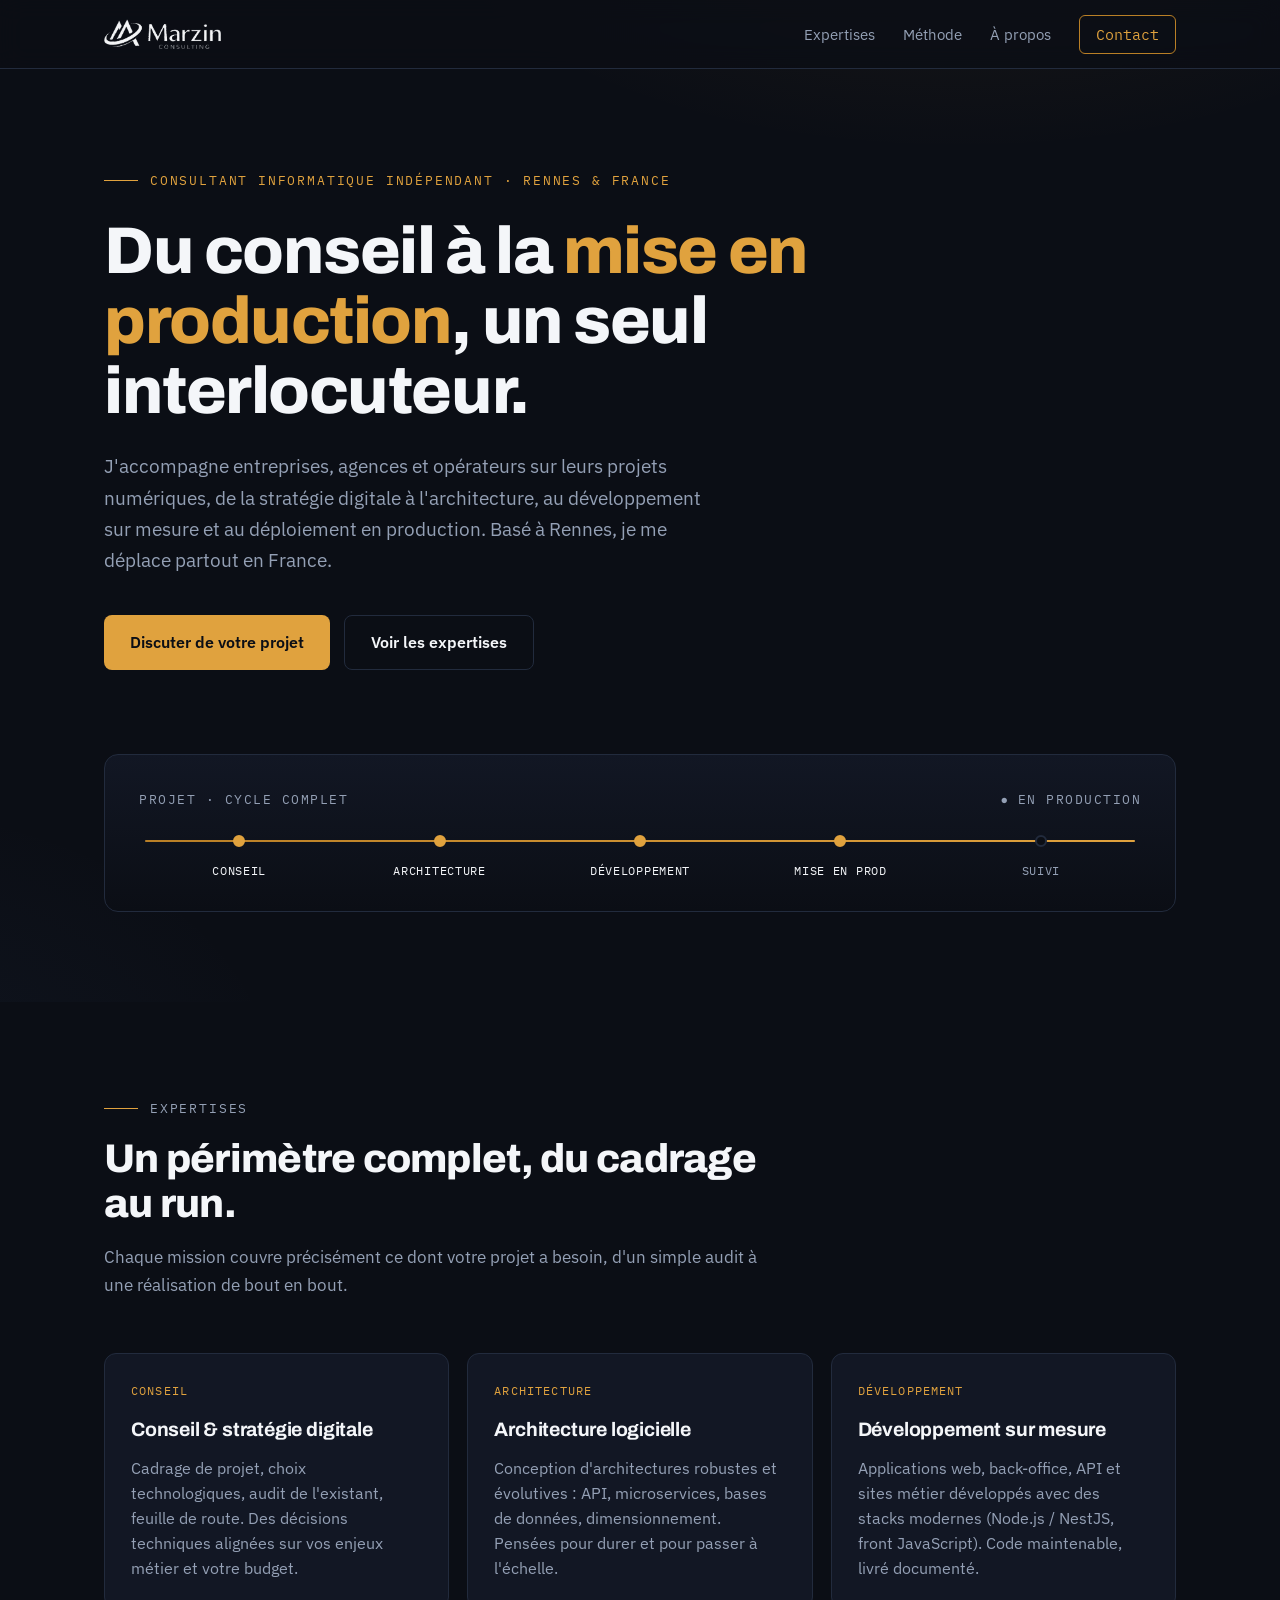
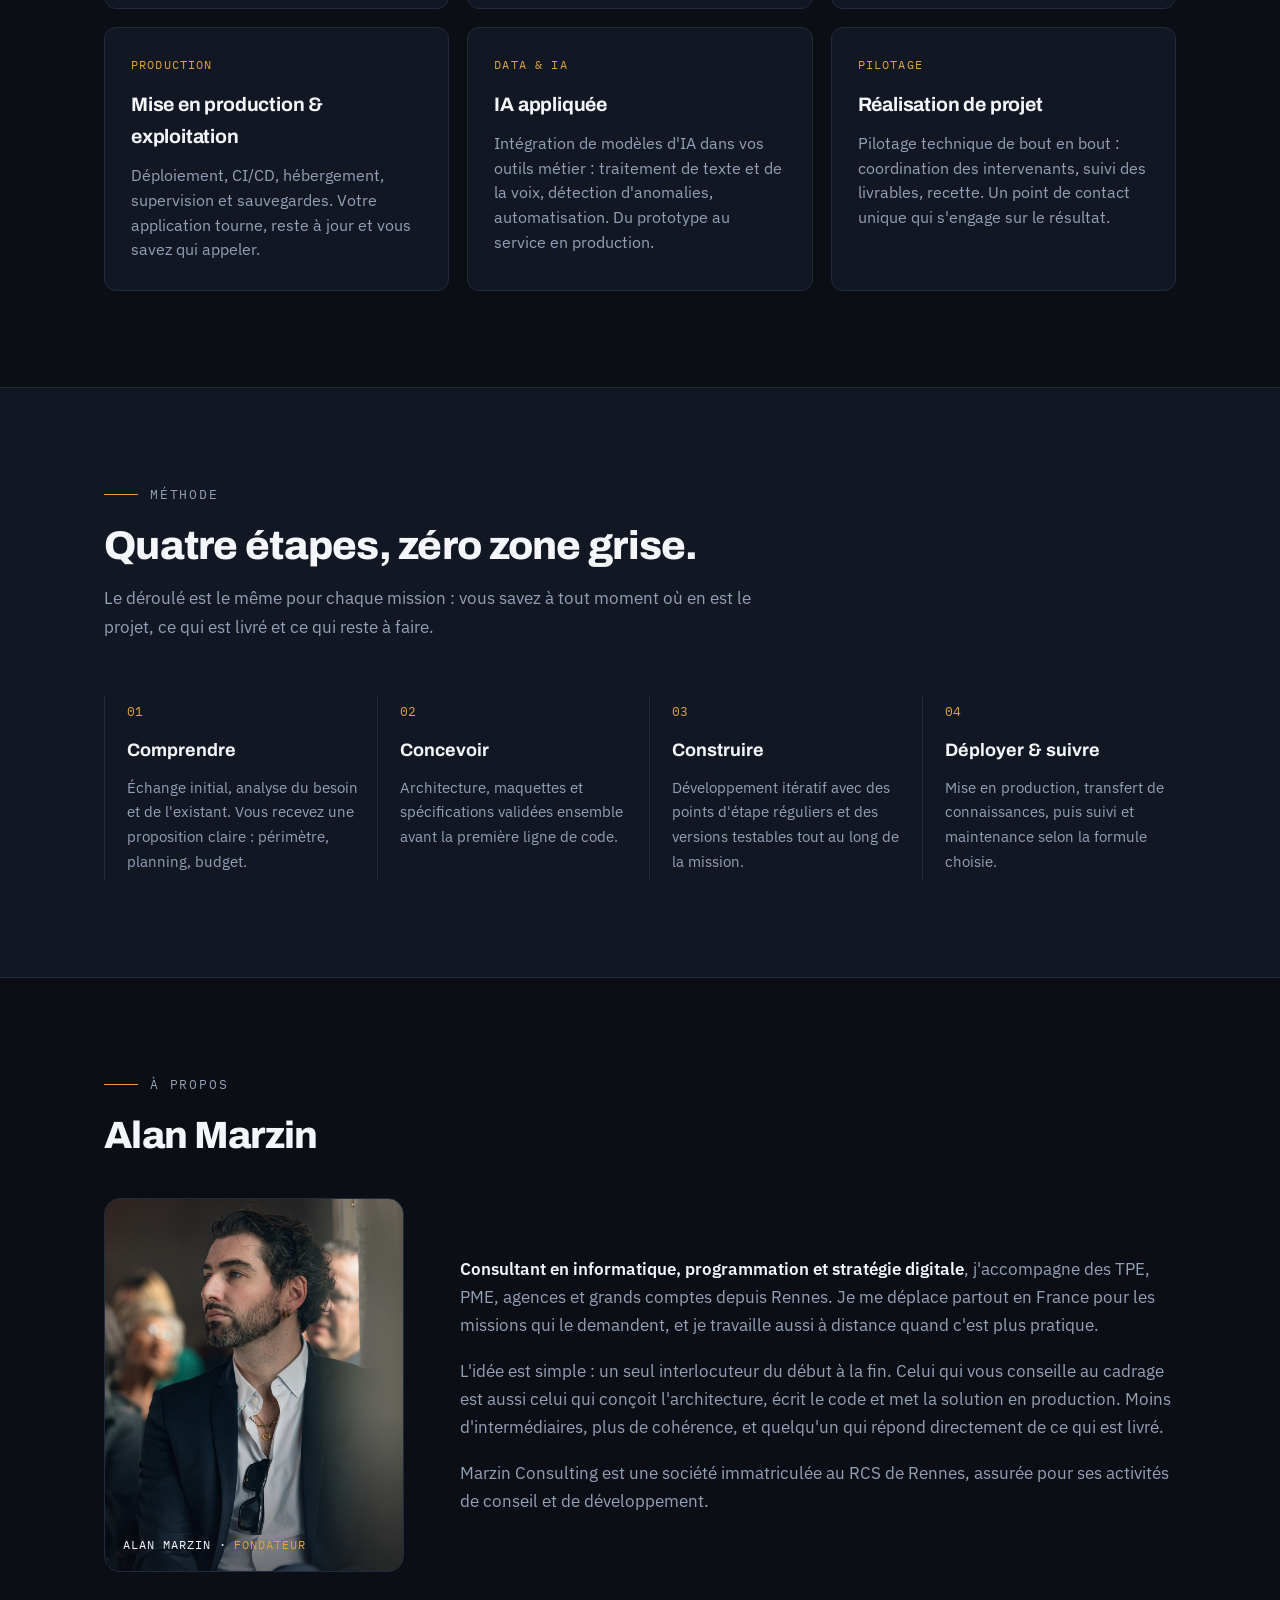
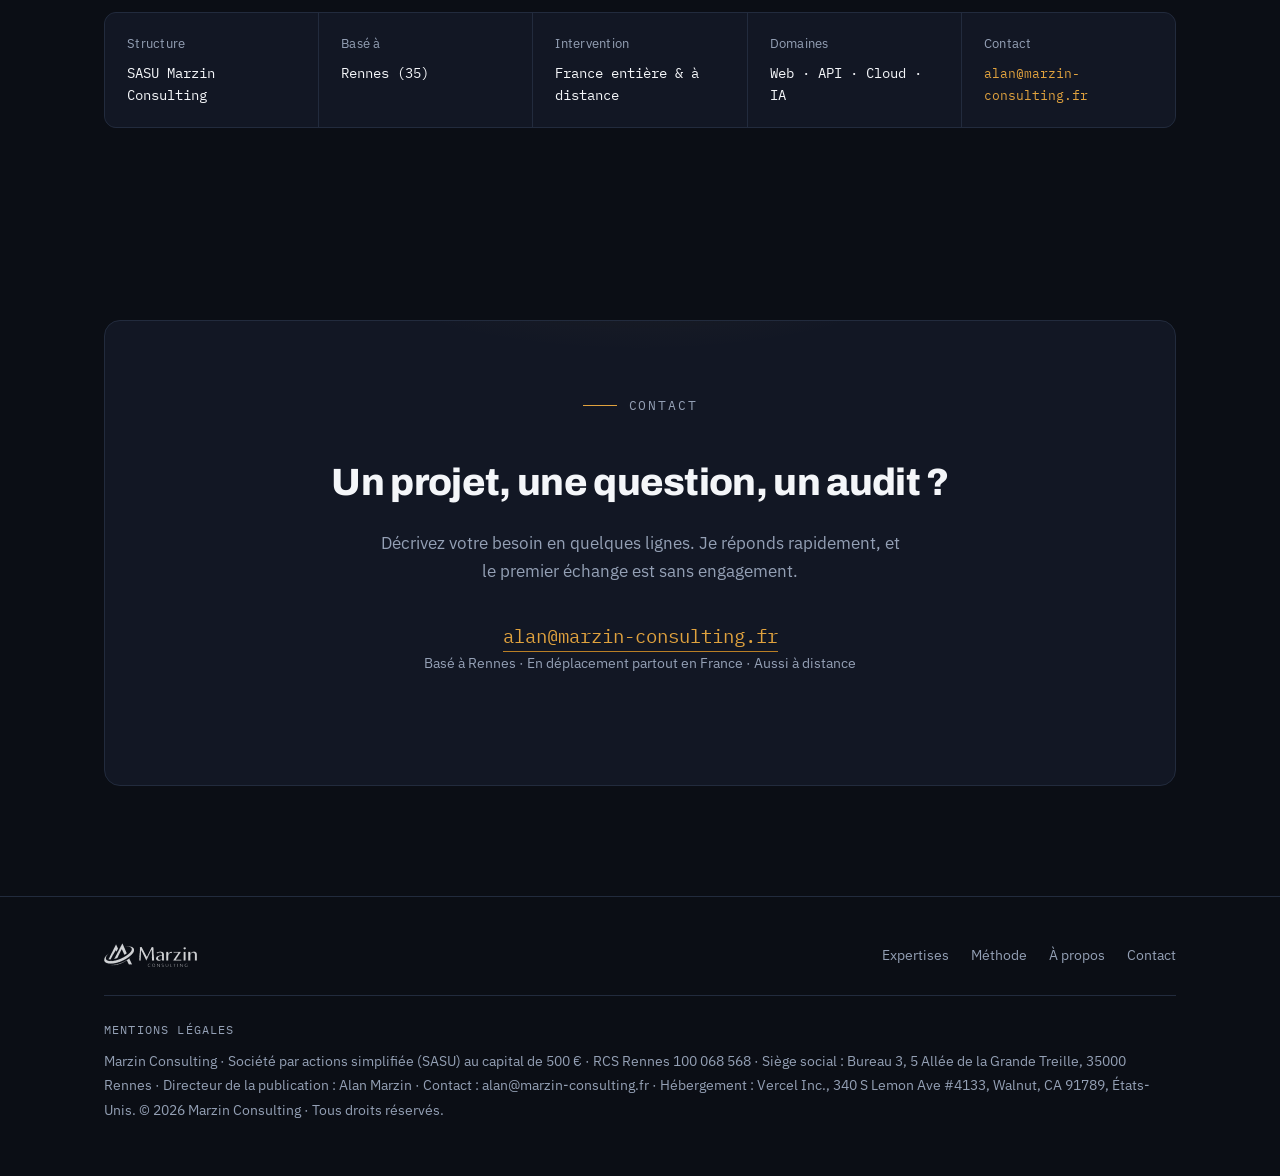
==== index.html @ 5b28ae3c "Réorganisation section À propos + hébergeur Vercel - En-tête (À propos + nom) et barre d'information" ====
<!DOCTYPE html>
<html lang="fr">
<head>
<meta charset="UTF-8">
<meta name="viewport" content="width=device-width, initial-scale=1.0">
<title>Marzin Consulting · Conseil informatique, développement &amp; mise en production · Rennes</title>
<meta name="description" content="Conseil informatique, développement sur mesure et mise en production avec un seul interlocuteur. Basé à Rennes, je me déplace partout en France et travaille aussi à distance.">
<link rel="canonical" href="https://marzin-consulting.fr/">
<meta property="og:title" content="Marzin Consulting · Conseil informatique &amp; développement">
<meta property="og:description" content="Du conseil à la mise en production, un seul interlocuteur pour vos projets numériques. Basé à Rennes, en déplacement partout en France et à distance.">
<meta property="og:url" content="https://marzin-consulting.fr/">
<meta property="og:type" content="website">
<meta property="og:site_name" content="Marzin Consulting">
<meta property="og:locale" content="fr_FR">
<meta property="og:image" content="https://marzin-consulting.fr/alan-marzin-consultant-informatique-rennes.jpg">
<meta property="og:image:secure_url" content="https://marzin-consulting.fr/alan-marzin-consultant-informatique-rennes.jpg">
<meta property="og:image:type" content="image/jpeg">
<meta property="og:image:width" content="1066">
<meta property="og:image:height" content="1332">
<meta property="og:image:alt" content="Alan Marzin, consultant en informatique et stratégie digitale à Rennes">
<meta name="twitter:card" content="summary_large_image">
<meta name="twitter:title" content="Marzin Consulting · Conseil informatique &amp; développement · Rennes">
<meta name="twitter:description" content="Du conseil à la mise en production, un seul interlocuteur pour vos projets numériques. Basé à Rennes, en déplacement partout en France et à distance.">
<meta name="twitter:image" content="https://marzin-consulting.fr/alan-marzin-consultant-informatique-rennes.jpg">
<meta name="twitter:image:alt" content="Alan Marzin, consultant en informatique à Rennes">
<meta name="robots" content="index, follow, max-image-preview:large, max-snippet:-1">
<meta name="author" content="Alan Marzin">
<meta name="keywords" content="conseil informatique, consultant informatique Rennes, développement sur mesure, architecture logicielle, mise en production, stratégie digitale, IA appliquée, DevOps, Bretagne">
<meta name="theme-color" content="#0B0E15">
<meta name="geo.region" content="FR-35">
<meta name="geo.placename" content="Rennes">
<meta name="geo.position" content="48.117266;-1.677793">
<meta name="ICBM" content="48.117266, -1.677793">
<link rel="icon" type="image/png" href="[data-uri]">
<link rel="preconnect" href="https://fonts.googleapis.com">
<link rel="preconnect" href="https://fonts.gstatic.com" crossorigin>
<link href="https://fonts.googleapis.com/css2?family=Archivo:wght@500;700;800&family=IBM+Plex+Sans:wght@400;500;600&family=IBM+Plex+Mono:wght@400;500&display=swap" rel="stylesheet">
<style>
:root{
  --encre:#0B0E15;
  --carbone:#121724;
  --carbone-2:#161C2C;
  --brume:#F4F6F9;
  --acier:#94A0B5;
  --cuivre:#E0A23E;
  --cuivre-fonce:#B97F26;
  --ligne:#222B3D;
  --ok:#5BC98C;
  --max:1120px;
}
*{margin:0;padding:0;box-sizing:border-box}
html{scroll-behavior:smooth}
@media (prefers-reduced-motion: reduce){
  html{scroll-behavior:auto}
  *,*::before,*::after{animation-duration:.01ms!important;animation-iteration-count:1!important;transition-duration:.01ms!important}
}
body{
  background:var(--encre);
  color:var(--brume);
  font-family:'IBM Plex Sans',system-ui,sans-serif;
  font-size:17px;
  line-height:1.65;
  -webkit-font-smoothing:antialiased;
}
::selection{background:var(--cuivre);color:var(--encre)}
a{color:inherit}
a:focus-visible,button:focus-visible{outline:2px solid var(--cuivre);outline-offset:3px;border-radius:2px}
.wrap{max-width:var(--max);margin:0 auto;padding:0 24px}
.mono{font-family:'IBM Plex Mono',monospace}

/* ---------- Header ---------- */
header{
  position:fixed;inset:0 0 auto 0;z-index:50;
  background:rgba(11,14,21,.82);
  backdrop-filter:blur(12px);
  border-bottom:1px solid var(--ligne);
}
.nav{display:flex;align-items:center;justify-content:space-between;height:68px}
.nav-logo img{height:30px;display:block}
.nav-links{display:flex;gap:28px;list-style:none;align-items:center}
.nav-links a{
  text-decoration:none;font-size:14.5px;color:var(--acier);
  transition:color .2s;
}
.nav-links a:hover{color:var(--brume)}
.nav-cta{
  font-family:'IBM Plex Mono',monospace;font-size:13.5px;
  color:var(--cuivre)!important;border:1px solid var(--cuivre-fonce);
  padding:9px 16px;border-radius:6px;transition:background .2s,color .2s;
}
.nav-cta:hover{background:var(--cuivre);color:var(--encre)!important}
.cta-short{display:none}
@media(max-width:760px){
  .nav-links li:not(.cta-li){display:none}
  .cta-full{display:none}
  .cta-short{display:inline}
}

/* ---------- Hero ---------- */
.hero{padding:170px 0 90px;position:relative;overflow:hidden}
.hero::before{
  content:"";position:absolute;inset:0;
  background:
    radial-gradient(900px 420px at 75% -10%, rgba(224,162,62,.07), transparent 60%),
    radial-gradient(700px 500px at -10% 110%, rgba(91,131,201,.06), transparent 60%);
  pointer-events:none;
}
.eyebrow{
  font-family:'IBM Plex Mono',monospace;font-size:13px;letter-spacing:.14em;
  text-transform:uppercase;color:var(--cuivre);display:flex;align-items:center;gap:12px;
}
.eyebrow::before{content:"";width:34px;height:1px;background:var(--cuivre)}
.hero h1{
  font-family:'Archivo',sans-serif;font-weight:800;
  font-size:clamp(38px,5.6vw,66px);line-height:1.06;letter-spacing:-.022em;
  margin:26px 0 24px;max-width:880px;
}
.hero h1 em{font-style:normal;color:var(--cuivre)}
.hero p.lede{max-width:620px;color:var(--acier);font-size:clamp(17px,1.6vw,19px)}
.hero-actions{display:flex;gap:14px;margin-top:38px;flex-wrap:wrap}
.btn{
  display:inline-flex;align-items:center;gap:10px;text-decoration:none;
  font-weight:600;font-size:15.5px;padding:14px 26px;border-radius:8px;
  transition:transform .15s,background .2s,border-color .2s;
}
.btn:hover{transform:translateY(-1px)}
.btn-primary{background:var(--cuivre);color:var(--encre)}
.btn-primary:hover{background:#EBB459}
.btn-ghost{border:1px solid var(--ligne);color:var(--brume)}
.btn-ghost:hover{border-color:var(--acier)}

/* ---------- Signature : pipeline ---------- */
.pipeline{margin-top:84px;border:1px solid var(--ligne);border-radius:14px;background:linear-gradient(180deg,var(--carbone),var(--encre));padding:34px 34px 30px;position:relative}
.pipeline-head{display:flex;justify-content:space-between;align-items:baseline;margin-bottom:30px;gap:12px;flex-wrap:wrap}
.pipeline-head .mono{font-size:12.5px;letter-spacing:.12em;text-transform:uppercase;color:var(--acier)}
.pipeline-status{font-size:12.5px;color:var(--ok)}
.pipeline-status::before{content:"●";margin-right:8px;animation:pulse 2.2s infinite}
@keyframes pulse{0%,100%{opacity:1}50%{opacity:.35}}
.track{position:relative;height:2px;background:var(--ligne);border-radius:2px;margin:0 6px}
.track-fill{position:absolute;inset:0 auto 0 0;width:0;background:linear-gradient(90deg,var(--cuivre-fonce),var(--cuivre));border-radius:2px;animation:fill 2.8s cubic-bezier(.65,0,.3,1) .4s forwards}
@keyframes fill{to{width:100%}}
.steps{display:flex;justify-content:space-between;margin-top:-7px;position:relative}
.step{display:flex;flex-direction:column;align-items:center;gap:14px;flex:1;text-align:center}
.dot{width:12px;height:12px;border-radius:50%;background:var(--encre);border:2px solid var(--ligne);transition:border-color .3s,background .3s;position:relative;z-index:1}
.step span{font-family:'IBM Plex Mono',monospace;font-size:12px;letter-spacing:.06em;color:var(--acier);text-transform:uppercase}
.step.lit .dot{border-color:var(--cuivre);background:var(--cuivre)}
.step.lit span{color:var(--brume)}
@media(max-width:680px){
  .pipeline{padding:26px 18px}
  .step span{font-size:9.5px;letter-spacing:.02em}
}

/* ---------- Sections ---------- */
section{padding:96px 0}
.sec-head{margin-bottom:54px;max-width:680px}
.sec-head h2{
  font-family:'Archivo',sans-serif;font-weight:800;letter-spacing:-.018em;
  font-size:clamp(28px,3.4vw,40px);line-height:1.12;margin:18px 0 16px;
}
.sec-head p{color:var(--acier)}

/* Expertises */
.grid{display:grid;grid-template-columns:repeat(3,1fr);gap:18px}
@media(max-width:920px){.grid{grid-template-columns:repeat(2,1fr)}}
@media(max-width:600px){.grid{grid-template-columns:1fr}}
.card{
  border:1px solid var(--ligne);border-radius:12px;background:var(--carbone);
  padding:28px 26px;transition:border-color .25s,transform .25s;
}
.card:hover{border-color:#3A4763;transform:translateY(-3px)}
.card .tag{font-family:'IBM Plex Mono',monospace;font-size:11.5px;letter-spacing:.1em;color:var(--cuivre);text-transform:uppercase}
.card h3{font-family:'Archivo',sans-serif;font-weight:700;font-size:19.5px;margin:14px 0 10px;letter-spacing:-.01em}
.card p{font-size:15.5px;color:var(--acier);line-height:1.6}

/* Méthode */
#methode{background:var(--carbone);border-block:1px solid var(--ligne)}
.method{display:grid;grid-template-columns:repeat(4,1fr);gap:18px;counter-reset:step}
@media(max-width:920px){.method{grid-template-columns:repeat(2,1fr)}}
@media(max-width:600px){.method{grid-template-columns:1fr}}
.m-step{border-left:1px solid var(--ligne);padding:6px 0 6px 22px;position:relative}
.m-step::before{
  counter-increment:step;content:"0" counter(step);
  font-family:'IBM Plex Mono',monospace;font-size:13px;color:var(--cuivre);
  display:block;margin-bottom:14px;
}
.m-step h3{font-family:'Archivo',sans-serif;font-size:18px;font-weight:700;margin-bottom:10px}
.m-step p{font-size:15px;color:var(--acier)}

/* À propos */
.about{display:grid;grid-template-columns:300px 1fr;column-gap:56px;row-gap:40px;align-items:start}
@media(max-width:860px){.about{grid-template-columns:1fr;row-gap:32px}}
.about p+p{margin-top:18px}
.about p{color:var(--acier)}
.about strong{color:var(--brume);font-weight:600}
.about-head{grid-column:1 / -1}
.about-head .eyebrow{margin-bottom:20px}
.about-name{font-family:'Archivo',sans-serif;font-weight:800;letter-spacing:-.018em;font-size:clamp(28px,3.4vw,38px);line-height:1.12}
.about-text{align-self:center}
@media(max-width:860px){.about-text{align-self:start}}
.about-photo{position:relative;border-radius:16px;overflow:hidden;border:1px solid var(--ligne);background:var(--carbone)}
.about-photo::after{content:"";position:absolute;inset:0;background:linear-gradient(180deg,transparent 58%,rgba(11,14,21,.6));pointer-events:none}
.about-photo img{display:block;width:100%;height:auto;aspect-ratio:4/5;object-fit:cover;object-position:center 20%}
.about-photo figcaption{position:absolute;left:0;right:0;bottom:0;z-index:1;padding:16px 18px;font-family:'IBM Plex Mono',monospace;font-size:12px;letter-spacing:.08em;text-transform:uppercase;color:var(--brume)}
.about-photo figcaption span{color:var(--cuivre)}
@media(max-width:860px){.about-photo{max-width:300px;margin:0 auto}}
.facts{grid-column:1 / -1;display:grid;grid-template-columns:repeat(5,1fr);gap:1px;background:var(--ligne);border:1px solid var(--ligne);border-radius:12px;overflow:hidden}
.facts div{background:var(--carbone);display:flex;flex-direction:column;gap:8px;padding:20px 22px;min-width:0}
.facts dt{color:var(--acier);font-size:12.5px;letter-spacing:.02em}
.facts dd{font-family:'IBM Plex Mono',monospace;font-size:13.5px;color:var(--brume);overflow-wrap:anywhere}
.facts dd .mail{color:var(--cuivre);font-size:13px;border-bottom:none;padding-bottom:0}
@media(max-width:860px){.facts{grid-template-columns:repeat(2,1fr)}}
@media(max-width:480px){.facts{grid-template-columns:1fr}}

/* Contact */
#contact{padding-bottom:110px}
.contact-box{
  border:1px solid var(--ligne);border-radius:16px;text-align:center;
  background:
    radial-gradient(600px 260px at 50% -30%, rgba(224,162,62,.10), transparent 65%),
    var(--carbone);
  padding:74px 28px;
}
.contact-box h2{font-family:'Archivo',sans-serif;font-weight:800;font-size:clamp(26px,3.4vw,38px);letter-spacing:-.018em;margin:16px 0 14px}
.contact-box>p{color:var(--acier);max-width:520px;margin:0 auto 36px}
.mail{
  font-family:'IBM Plex Mono',monospace;font-size:clamp(15px,2.4vw,19px);
  color:var(--cuivre);text-decoration:none;border-bottom:1px solid var(--cuivre-fonce);
  padding-bottom:3px;transition:color .2s;
}
.mail:hover{color:#EBB459}
.contact-meta{margin-top:30px;font-size:14px;color:var(--acier)}

/* Footer */
footer{border-top:1px solid var(--ligne);padding:46px 0 54px;font-size:13.5px;color:var(--acier)}
.foot-top{display:flex;justify-content:space-between;align-items:center;gap:20px;flex-wrap:wrap;margin-bottom:28px}
.foot-top img{height:24px;opacity:.85}
.foot-links{display:flex;gap:22px;list-style:none}
.foot-links a{text-decoration:none;color:var(--acier)}
.foot-links a:hover{color:var(--brume)}
.legal{line-height:1.8;border-top:1px solid var(--ligne);padding-top:24px}
.legal .mono{font-size:11.5px;letter-spacing:.1em;text-transform:uppercase;color:var(--acier);display:block;margin-bottom:8px}

.reveal{opacity:0;transform:translateY(18px);transition:opacity .6s ease,transform .6s ease}
.reveal.in{opacity:1;transform:none}
@media (prefers-reduced-motion: reduce){.reveal{opacity:1;transform:none}}
</style>
<script type="application/ld+json">
{
  "@context": "https://schema.org",
  "@graph": [
    {
      "@type": ["ProfessionalService", "Organization"],
      "@id": "https://marzin-consulting.fr/#organization",
      "name": "Marzin Consulting",
      "legalName": "Marzin Consulting SASU",
      "url": "https://marzin-consulting.fr/",
      "image": "https://marzin-consulting.fr/alan-marzin-consultant-informatique-rennes.jpg",
      "description": "Conseil informatique, stratégie digitale, développement sur mesure, architecture logicielle et mise en production. Un seul interlocuteur, basé à Rennes, en déplacement partout en France et à distance.",
      "email": "alan@marzin-consulting.fr",
      "founder": { "@id": "https://marzin-consulting.fr/#alan-marzin" },
      "address": {
        "@type": "PostalAddress",
        "addressLocality": "Rennes",
        "postalCode": "35000",
        "addressRegion": "Bretagne",
        "addressCountry": "FR"
      },
      "areaServed": { "@type": "Country", "name": "France" },
      "knowsAbout": ["Conseil informatique", "Architecture logicielle", "Développement sur mesure", "Mise en production", "DevOps", "IA appliquée", "Stratégie digitale"],
      "priceRange": "€€"
    },
    {
      "@type": "Person",
      "@id": "https://marzin-consulting.fr/#alan-marzin",
      "name": "Alan Marzin",
      "jobTitle": "Consultant en informatique et stratégie digitale",
      "image": "https://marzin-consulting.fr/alan-marzin-consultant-informatique-rennes.jpg",
      "email": "alan@marzin-consulting.fr",
      "url": "https://marzin-consulting.fr/",
      "worksFor": { "@id": "https://marzin-consulting.fr/#organization" },
      "address": {
        "@type": "PostalAddress",
        "addressLocality": "Rennes",
        "addressCountry": "FR"
      }
    },
    {
      "@type": "WebSite",
      "@id": "https://marzin-consulting.fr/#website",
      "url": "https://marzin-consulting.fr/",
      "name": "Marzin Consulting",
      "inLanguage": "fr-FR",
      "publisher": { "@id": "https://marzin-consulting.fr/#organization" }
    }
  ]
}
</script>
</head>
<body>

<header>
  <div class="wrap nav">
    <a class="nav-logo" href="#" aria-label="Marzin Consulting, accueil">
      <img src="[data-uri]" alt="Marzin Consulting">
    </a>
    <nav aria-label="Navigation principale">
      <ul class="nav-links">
        <li><a href="#expertises">Expertises</a></li>
        <li><a href="#methode">Méthode</a></li>
        <li><a href="#apropos">À propos</a></li>
        <li class="cta-li"><a class="nav-cta" href="mailto:alan@marzin-consulting.fr"><span class="cta-full">Contact</span><span class="cta-short">Contact</span></a></li>
      </ul>
    </nav>
  </div>
</header>

<main>
  <!-- HERO -->
  <div class="hero">
    <div class="wrap">
      <p class="eyebrow">Consultant informatique indépendant · Rennes &amp; France</p>
      <h1>Du conseil à la <em>mise en production</em>, un seul interlocuteur.</h1>
      <p class="lede">J'accompagne entreprises, agences et opérateurs sur leurs projets numériques, de la stratégie digitale à l'architecture, au développement sur mesure et au déploiement en production. Basé à Rennes, je me déplace partout en France.</p>
      <div class="hero-actions">
        <a class="btn btn-primary" href="mailto:alan@marzin-consulting.fr?subject=Projet%20%3A%20demande%20de%20contact">Discuter de votre projet</a>
        <a class="btn btn-ghost" href="#expertises">Voir les expertises</a>
      </div>

      <!-- Signature : pipeline -->
      <div class="pipeline" aria-label="Déroulé d'un projet, du conseil au suivi">
        <div class="pipeline-head">
          <span class="mono">projet · cycle complet</span>
          <span class="mono pipeline-status">en production</span>
        </div>
        <div class="track"><div class="track-fill"></div></div>
        <div class="steps" id="steps">
          <div class="step"><span class="dot"></span><span>Conseil</span></div>
          <div class="step"><span class="dot"></span><span>Architecture</span></div>
          <div class="step"><span class="dot"></span><span>Développement</span></div>
          <div class="step"><span class="dot"></span><span>Mise en prod</span></div>
          <div class="step"><span class="dot"></span><span>Suivi</span></div>
        </div>
      </div>
    </div>
  </div>

  <!-- EXPERTISES -->
  <section id="expertises">
    <div class="wrap">
      <div class="sec-head reveal">
        <p class="eyebrow">Expertises</p>
        <h2>Un périmètre complet, du cadrage au run.</h2>
        <p>Chaque mission couvre précisément ce dont votre projet a besoin, d'un simple audit à une réalisation de bout en bout.</p>
      </div>
      <div class="grid">
        <article class="card reveal">
          <p class="tag">Conseil</p>
          <h3>Conseil &amp; stratégie digitale</h3>
          <p>Cadrage de projet, choix technologiques, audit de l'existant, feuille de route. Des décisions techniques alignées sur vos enjeux métier et votre budget.</p>
        </article>
        <article class="card reveal">
          <p class="tag">Architecture</p>
          <h3>Architecture logicielle</h3>
          <p>Conception d'architectures robustes et évolutives : API, microservices, bases de données, dimensionnement. Pensées pour durer et pour passer à l'échelle.</p>
        </article>
        <article class="card reveal">
          <p class="tag">Développement</p>
          <h3>Développement sur mesure</h3>
          <p>Applications web, back-office, API et sites métier développés avec des stacks modernes (Node.js / NestJS, front JavaScript). Code maintenable, livré documenté.</p>
        </article>
        <article class="card reveal">
          <p class="tag">Production</p>
          <h3>Mise en production &amp; exploitation</h3>
          <p>Déploiement, CI/CD, hébergement, supervision et sauvegardes. Votre application tourne, reste à jour et vous savez qui appeler.</p>
        </article>
        <article class="card reveal">
          <p class="tag">Data &amp; IA</p>
          <h3>IA appliquée</h3>
          <p>Intégration de modèles d'IA dans vos outils métier : traitement de texte et de la voix, détection d'anomalies, automatisation. Du prototype au service en production.</p>
        </article>
        <article class="card reveal">
          <p class="tag">Pilotage</p>
          <h3>Réalisation de projet</h3>
          <p>Pilotage technique de bout en bout : coordination des intervenants, suivi des livrables, recette. Un point de contact unique qui s'engage sur le résultat.</p>
        </article>
      </div>
    </div>
  </section>

  <!-- MÉTHODE -->
  <section id="methode">
    <div class="wrap">
      <div class="sec-head reveal">
        <p class="eyebrow">Méthode</p>
        <h2>Quatre étapes, zéro zone grise.</h2>
        <p>Le déroulé est le même pour chaque mission : vous savez à tout moment où en est le projet, ce qui est livré et ce qui reste à faire.</p>
      </div>
      <div class="method">
        <div class="m-step reveal">
          <h3>Comprendre</h3>
          <p>Échange initial, analyse du besoin et de l'existant. Vous recevez une proposition claire : périmètre, planning, budget.</p>
        </div>
        <div class="m-step reveal">
          <h3>Concevoir</h3>
          <p>Architecture, maquettes et spécifications validées ensemble avant la première ligne de code.</p>
        </div>
        <div class="m-step reveal">
          <h3>Construire</h3>
          <p>Développement itératif avec des points d'étape réguliers et des versions testables tout au long de la mission.</p>
        </div>
        <div class="m-step reveal">
          <h3>Déployer &amp; suivre</h3>
          <p>Mise en production, transfert de connaissances, puis suivi et maintenance selon la formule choisie.</p>
        </div>
      </div>
    </div>
  </section>

  <!-- À PROPOS -->
  <section id="apropos">
    <div class="wrap about">
      <div class="about-head reveal">
        <p class="eyebrow">À propos</p>
        <h2 class="about-name">Alan Marzin</h2>
      </div>
      <figure class="about-photo reveal">
        <img src="alan-marzin-consultant-informatique-rennes.jpg" width="1066" height="1332" loading="lazy" decoding="async" alt="Portrait d'Alan Marzin, consultant en informatique et stratégie digitale à Rennes">
        <figcaption>Alan Marzin · <span>Fondateur</span></figcaption>
      </figure>
      <div class="about-text reveal">
        <p><strong>Consultant en informatique, programmation et stratégie digitale</strong>, j'accompagne des TPE, PME, agences et grands comptes depuis Rennes. Je me déplace partout en France pour les missions qui le demandent, et je travaille aussi à distance quand c'est plus pratique.</p>
        <p>L'idée est simple : un seul interlocuteur du début à la fin. Celui qui vous conseille au cadrage est aussi celui qui conçoit l'architecture, écrit le code et met la solution en production. Moins d'intermédiaires, plus de cohérence, et quelqu'un qui répond directement de ce qui est livré.</p>
        <p>Marzin Consulting est une société immatriculée au RCS de Rennes, assurée pour ses activités de conseil et de développement.</p>
      </div>
      <dl class="facts reveal">
        <div><dt>Structure</dt><dd>SASU Marzin Consulting</dd></div>
        <div><dt>Basé à</dt><dd>Rennes (35)</dd></div>
        <div><dt>Intervention</dt><dd>France entière &amp; à distance</dd></div>
        <div><dt>Domaines</dt><dd>Web · API · Cloud · IA</dd></div>
        <div><dt>Contact</dt><dd><a class="mail" href="mailto:alan@marzin-consulting.fr">alan@marzin-consulting.fr</a></dd></div>
      </dl>
    </div>
  </section>

  <!-- CONTACT -->
  <section id="contact">
    <div class="wrap">
      <div class="contact-box reveal">
        <p class="eyebrow" style="justify-content:center">Contact</p>
        <h2>Un projet, une question, un audit&nbsp;?</h2>
        <p>Décrivez votre besoin en quelques lignes. Je réponds rapidement, et le premier échange est sans engagement.</p>
        <a class="mail" href="mailto:alan@marzin-consulting.fr?subject=Projet%20%3A%20demande%20de%20contact">alan@marzin-consulting.fr</a>
        <p class="contact-meta">Basé à Rennes · En déplacement partout en France · Aussi à distance</p>
      </div>
    </div>
  </section>
</main>

<footer>
  <div class="wrap">
    <div class="foot-top">
      <img src="[data-uri]" alt="Marzin Consulting">
      <ul class="foot-links">
        <li><a href="#expertises">Expertises</a></li>
        <li><a href="#methode">Méthode</a></li>
        <li><a href="#apropos">À propos</a></li>
        <li><a href="mailto:alan@marzin-consulting.fr">Contact</a></li>
      </ul>
    </div>
    <div class="legal">
      <span class="mono">Mentions légales</span>
      Marzin Consulting · Société par actions simplifiée (SASU) au capital de 500&nbsp;€ · RCS Rennes 100&nbsp;068&nbsp;568 · Siège social : Bureau 3, 5 Allée de la Grande Treille, 35000 Rennes · Directeur de la publication : Alan Marzin · Contact : alan@marzin-consulting.fr · Hébergement : Vercel Inc., 340 S Lemon Ave #4133, Walnut, CA 91789, États-Unis. © 2026 Marzin Consulting · Tous droits réservés.
    </div>
  </div>
</footer>

<script>
// Allumage progressif des étapes du pipeline, synchronisé avec le remplissage
(function(){
  var steps = document.querySelectorAll('#steps .step');
  var reduced = window.matchMedia('(prefers-reduced-motion: reduce)').matches;
  if(reduced){ steps.forEach(function(s){ s.classList.add('lit'); }); return; }
  steps.forEach(function(s,i){
    setTimeout(function(){ s.classList.add('lit'); }, 400 + (2800/(steps.length-1))*i*0.92);
  });
})();
// Révélation au scroll
(function(){
  var els = document.querySelectorAll('.reveal');
  if(!('IntersectionObserver' in window)){ els.forEach(function(e){e.classList.add('in')}); return; }
  var io = new IntersectionObserver(function(entries){
    entries.forEach(function(en){ if(en.isIntersecting){ en.target.classList.add('in'); io.unobserve(en.target); } });
  },{threshold:.12});
  els.forEach(function(e){ io.observe(e); });
})();
</script>
</body>
</html>
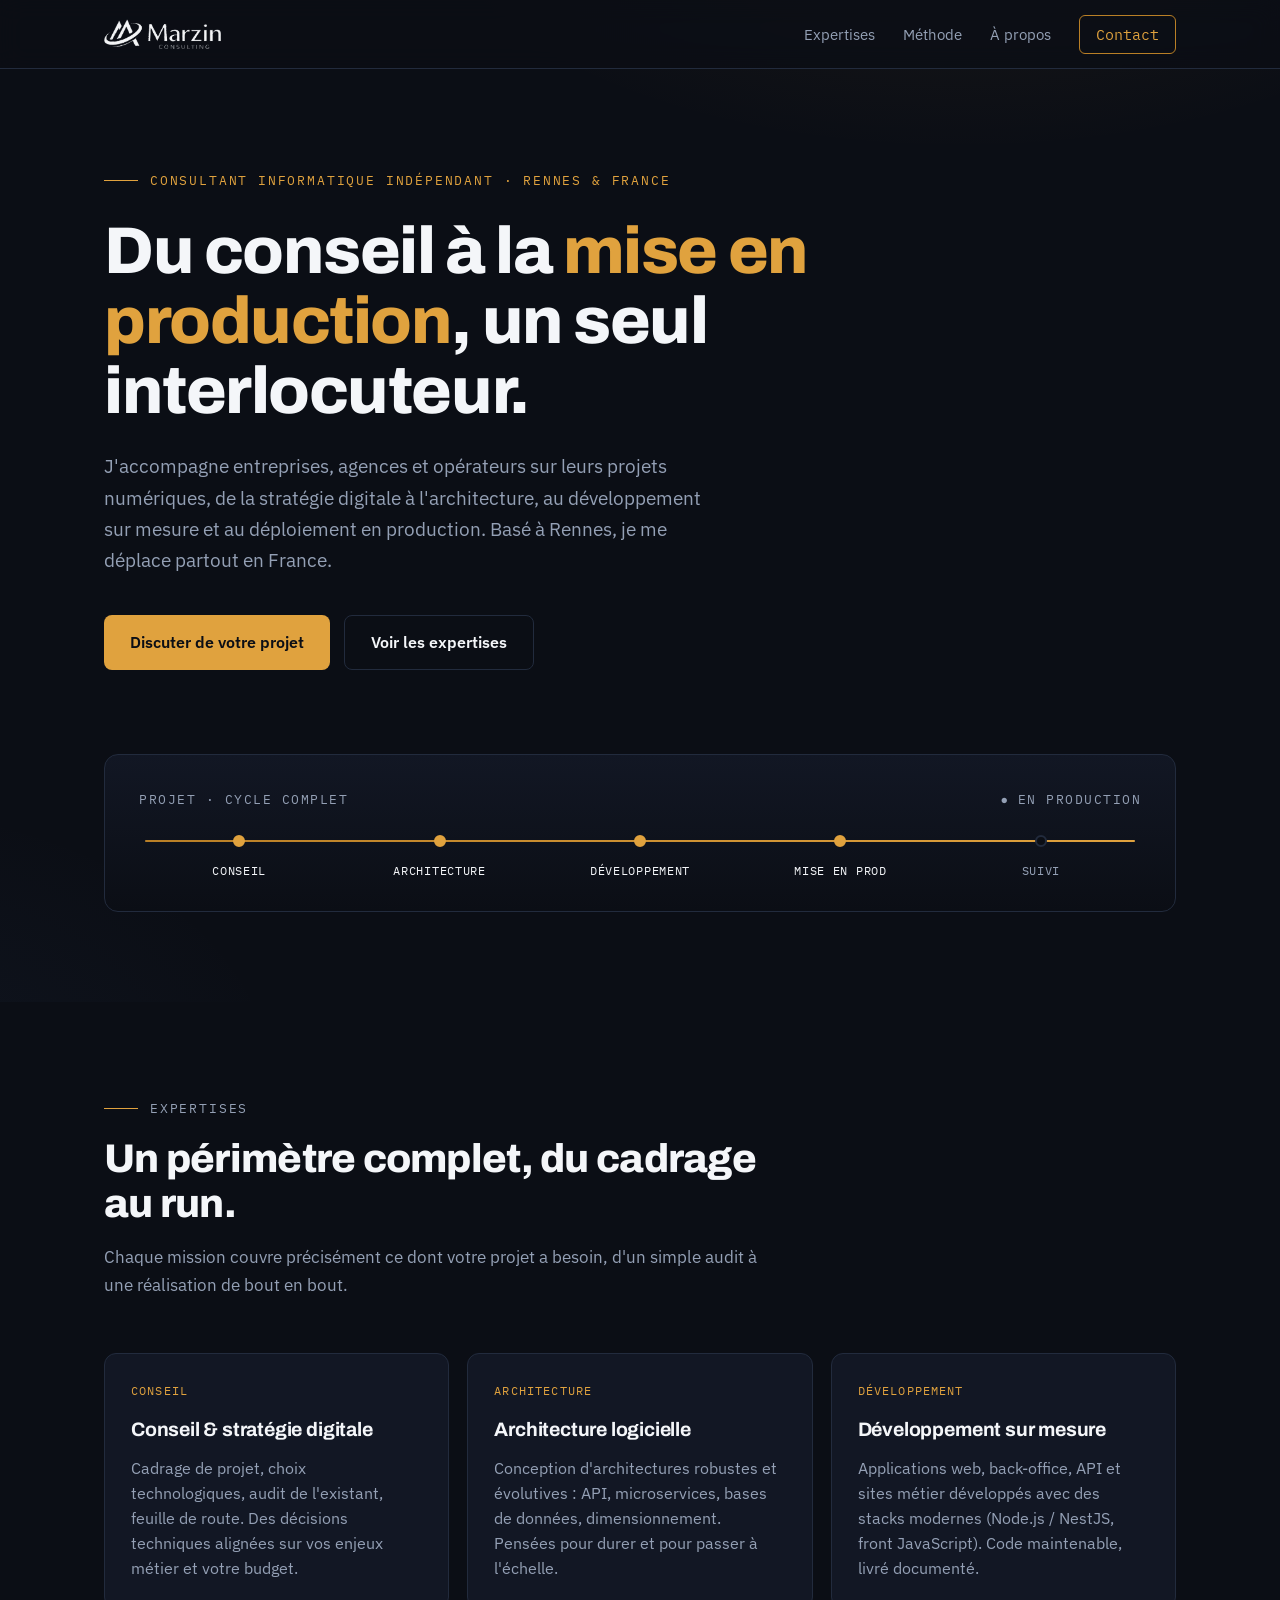
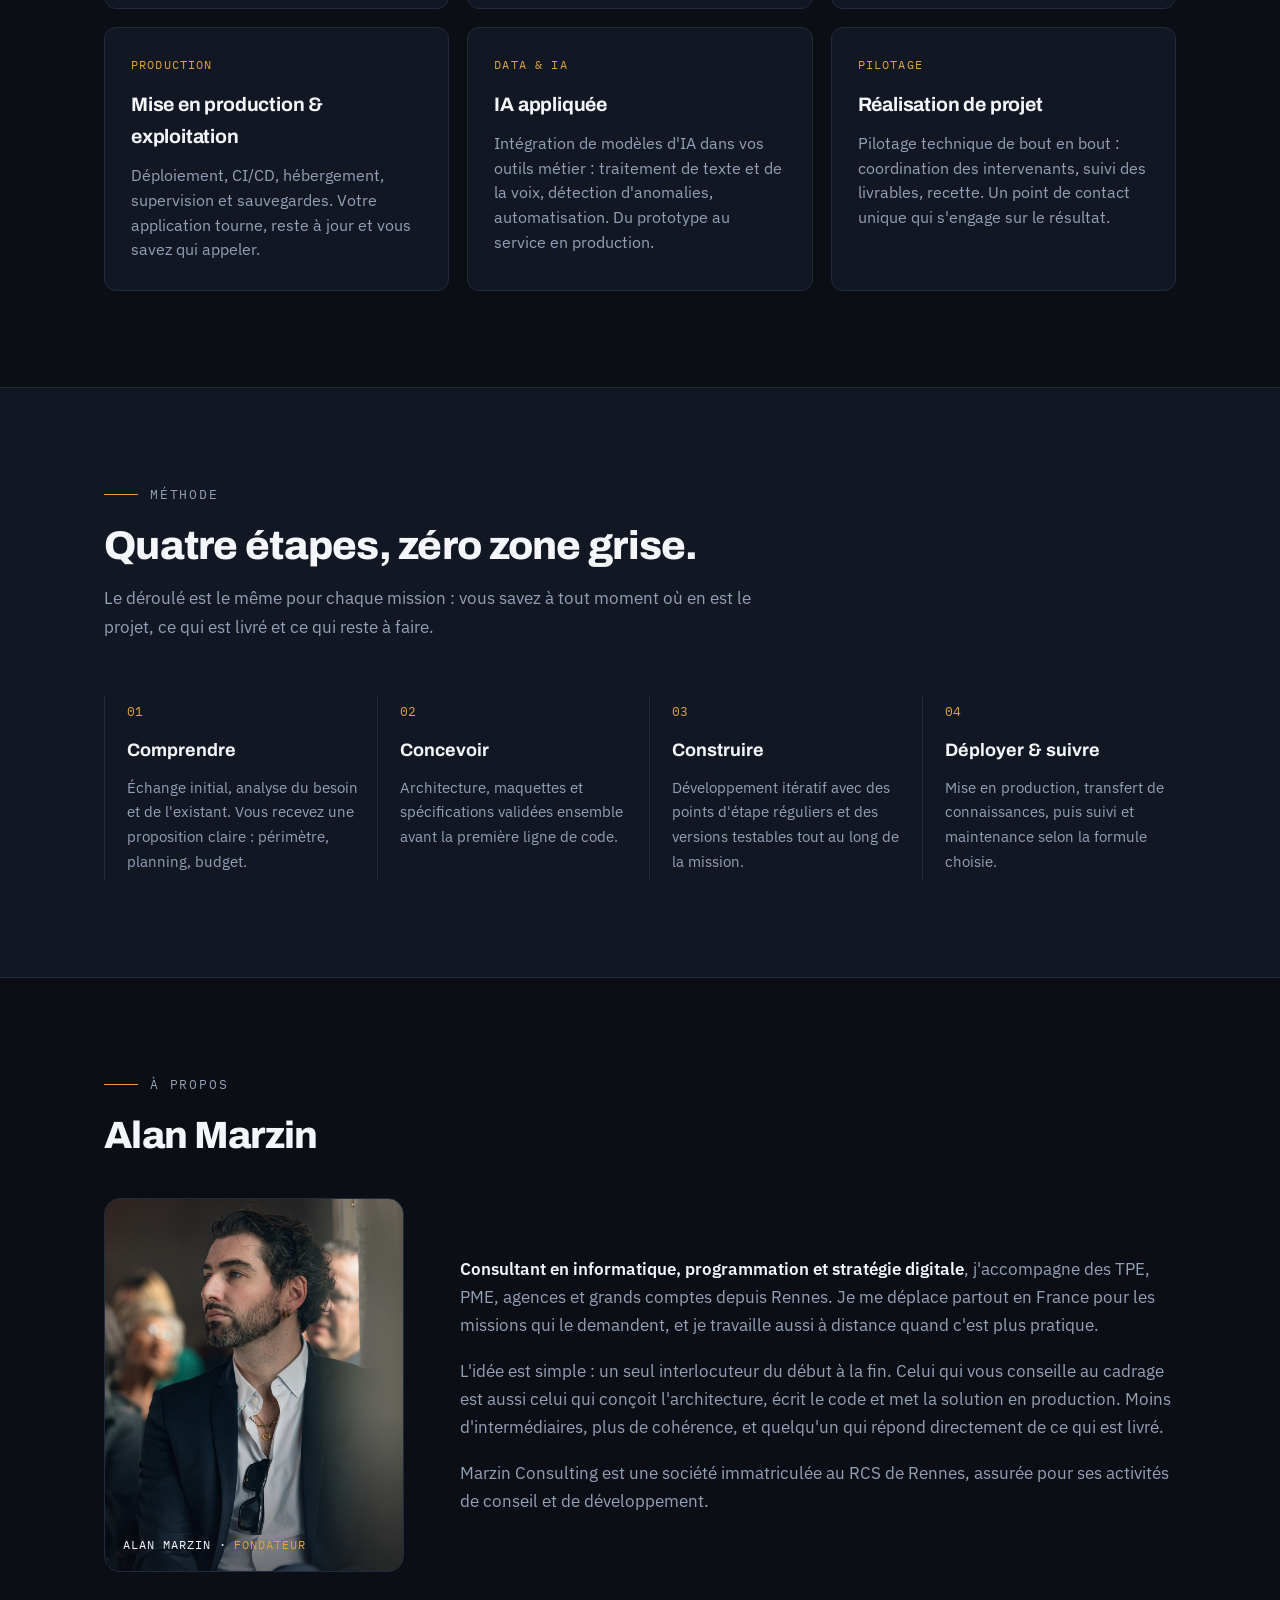
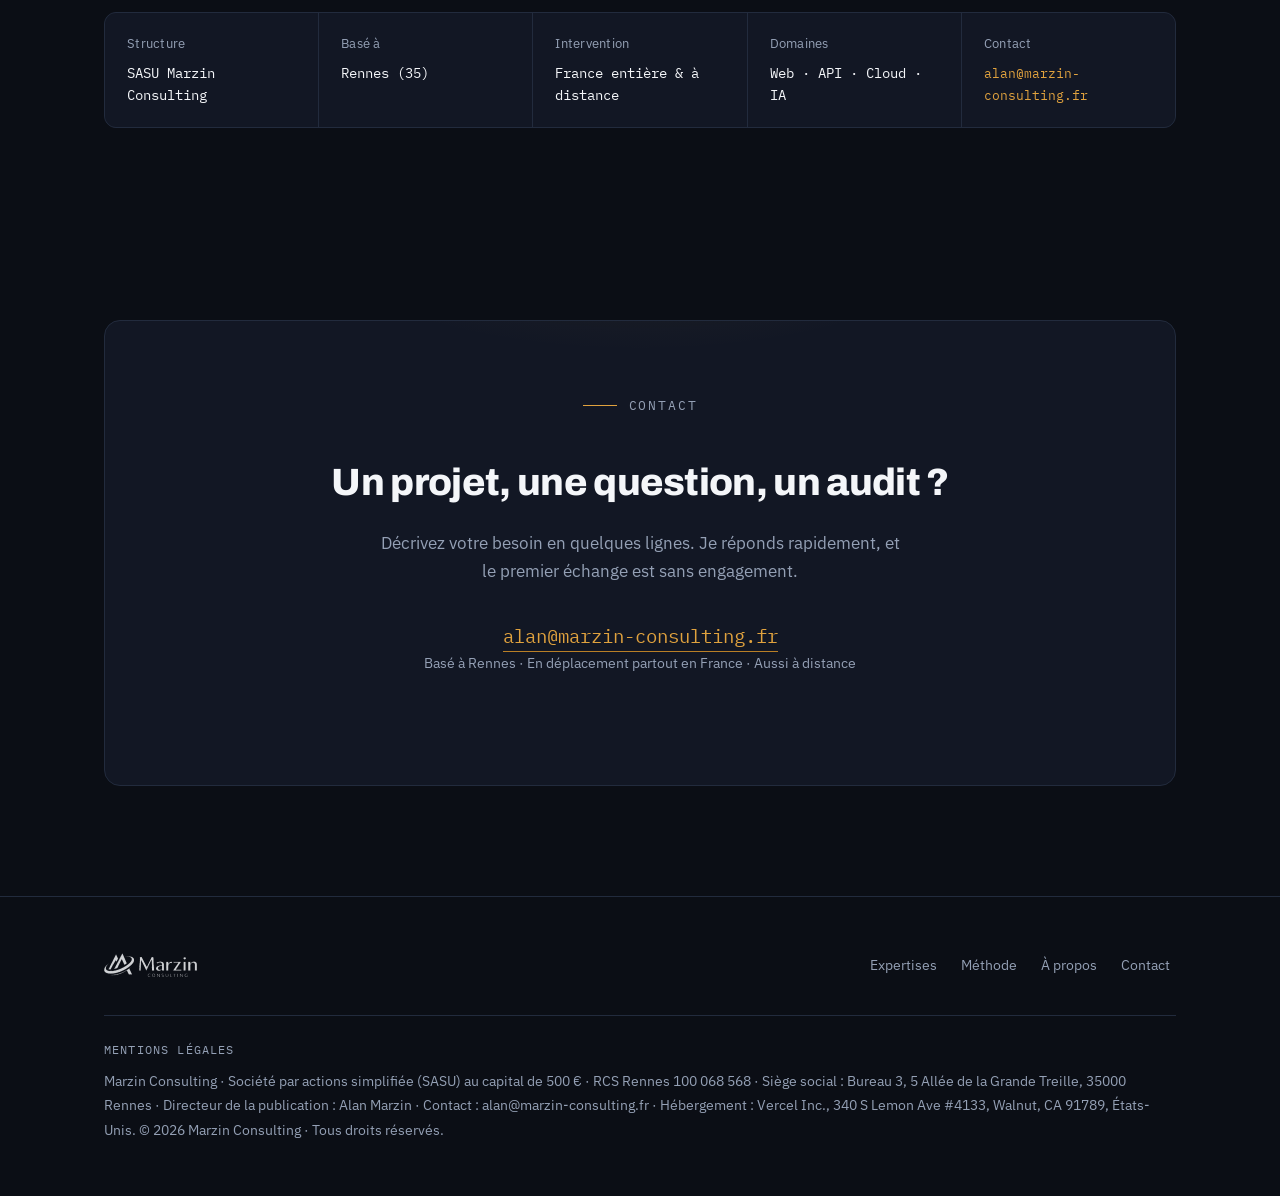
==== commit 13bae0e2: "SEO : sitemap + robots.txt, données structurées enrichies, ajustements mobile - Ajout sitemap.xml et" ====
--- a/index.html
+++ b/index.html
@@ -49,7 +49,7 @@
   --max:1120px;
 }
 *{margin:0;padding:0;box-sizing:border-box}
-html{scroll-behavior:smooth}
+html{scroll-behavior:smooth;-webkit-text-size-adjust:100%;text-size-adjust:100%}
 @media (prefers-reduced-motion: reduce){
   html{scroll-behavior:auto}
   *,*::before,*::after{animation-duration:.01ms!important;animation-iteration-count:1!important;transition-duration:.01ms!important}
@@ -234,8 +234,8 @@
 footer{border-top:1px solid var(--ligne);padding:46px 0 54px;font-size:13.5px;color:var(--acier)}
 .foot-top{display:flex;justify-content:space-between;align-items:center;gap:20px;flex-wrap:wrap;margin-bottom:28px}
 .foot-top img{height:24px;opacity:.85}
-.foot-links{display:flex;gap:22px;list-style:none}
-.foot-links a{text-decoration:none;color:var(--acier)}
+.foot-links{display:flex;gap:12px;list-style:none;flex-wrap:wrap}
+.foot-links a{text-decoration:none;color:var(--acier);display:inline-block;padding:10px 6px;min-height:44px;line-height:24px}
 .foot-links a:hover{color:var(--brume)}
 .legal{line-height:1.8;border-top:1px solid var(--ligne);padding-top:24px}
 .legal .mono{font-size:11.5px;letter-spacing:.1em;text-transform:uppercase;color:var(--acier);display:block;margin-bottom:8px}
@@ -249,25 +249,54 @@
   "@context": "https://schema.org",
   "@graph": [
     {
-      "@type": ["ProfessionalService", "Organization"],
+      "@type": "ProfessionalService",
       "@id": "https://marzin-consulting.fr/#organization",
       "name": "Marzin Consulting",
-      "legalName": "Marzin Consulting SASU",
+      "legalName": "Marzin Consulting",
       "url": "https://marzin-consulting.fr/",
+      "logo": {
+        "@type": "ImageObject",
+        "url": "https://marzin-consulting.fr/alan-marzin-consultant-informatique-rennes.jpg",
+        "width": 1066,
+        "height": 1332
+      },
       "image": "https://marzin-consulting.fr/alan-marzin-consultant-informatique-rennes.jpg",
       "description": "Conseil informatique, stratégie digitale, développement sur mesure, architecture logicielle et mise en production. Un seul interlocuteur, basé à Rennes, en déplacement partout en France et à distance.",
       "email": "alan@marzin-consulting.fr",
+      "priceRange": "€€",
+      "currenciesAccepted": "EUR",
       "founder": { "@id": "https://marzin-consulting.fr/#alan-marzin" },
       "address": {
         "@type": "PostalAddress",
+        "streetAddress": "Bureau 3, 5 Allée de la Grande Treille",
         "addressLocality": "Rennes",
         "postalCode": "35000",
         "addressRegion": "Bretagne",
         "addressCountry": "FR"
       },
-      "areaServed": { "@type": "Country", "name": "France" },
-      "knowsAbout": ["Conseil informatique", "Architecture logicielle", "Développement sur mesure", "Mise en production", "DevOps", "IA appliquée", "Stratégie digitale"],
-      "priceRange": "€€"
+      "geo": {
+        "@type": "GeoCoordinates",
+        "latitude": 48.117266,
+        "longitude": -1.677793
+      },
+      "areaServed": [
+        { "@type": "Country", "name": "France" },
+        { "@type": "City", "name": "Rennes" }
+      ],
+      "contactPoint": {
+        "@type": "ContactPoint",
+        "contactType": "customer support",
+        "email": "alan@marzin-consulting.fr",
+        "areaServed": "FR",
+        "availableLanguage": ["French", "English"]
+      },
+      "openingHoursSpecification": {
+        "@type": "OpeningHoursSpecification",
+        "dayOfWeek": ["Monday", "Tuesday", "Wednesday", "Thursday", "Friday"],
+        "opens": "09:00",
+        "closes": "18:00"
+      },
+      "knowsAbout": ["Conseil informatique", "Architecture logicielle", "Développement sur mesure", "Mise en production", "DevOps", "IA appliquée", "Stratégie digitale"]
     },
     {
       "@type": "Person",
@@ -281,6 +310,7 @@
       "address": {
         "@type": "PostalAddress",
         "addressLocality": "Rennes",
+        "postalCode": "35000",
         "addressCountry": "FR"
       }
     },
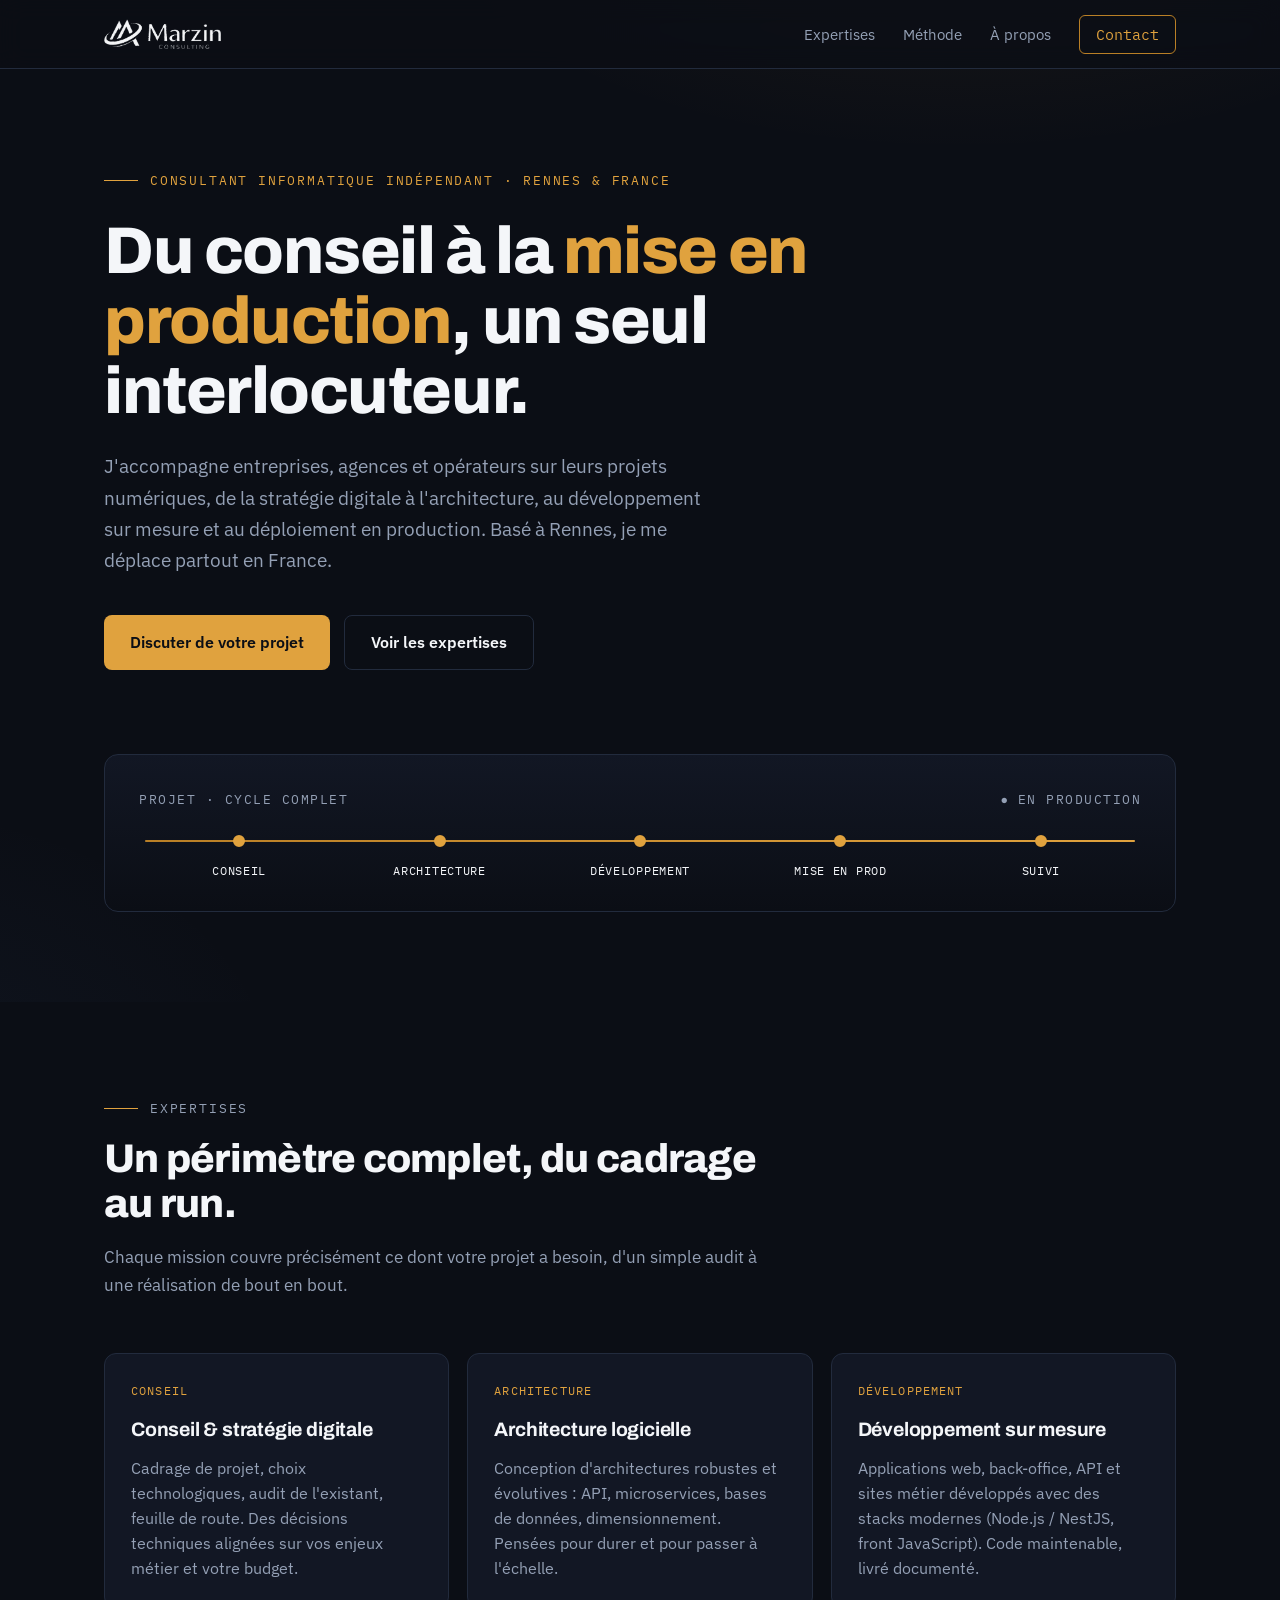
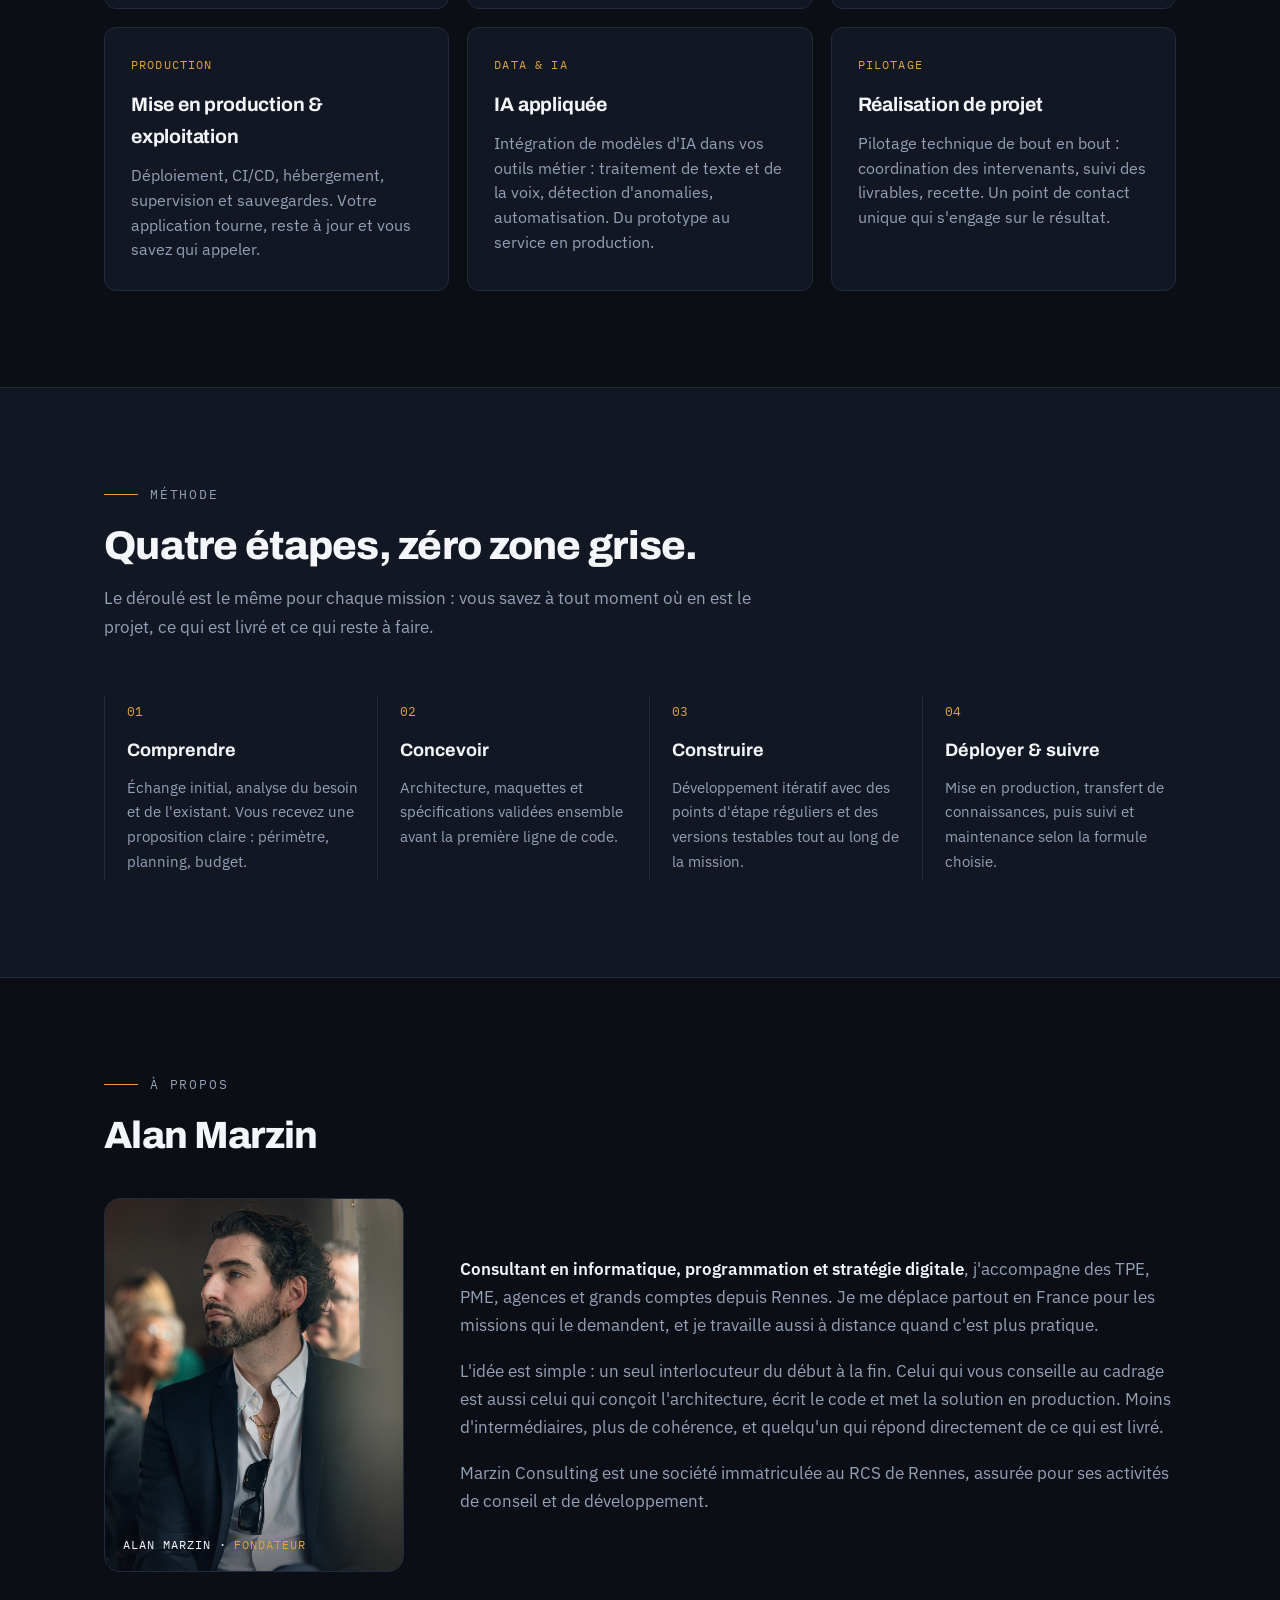
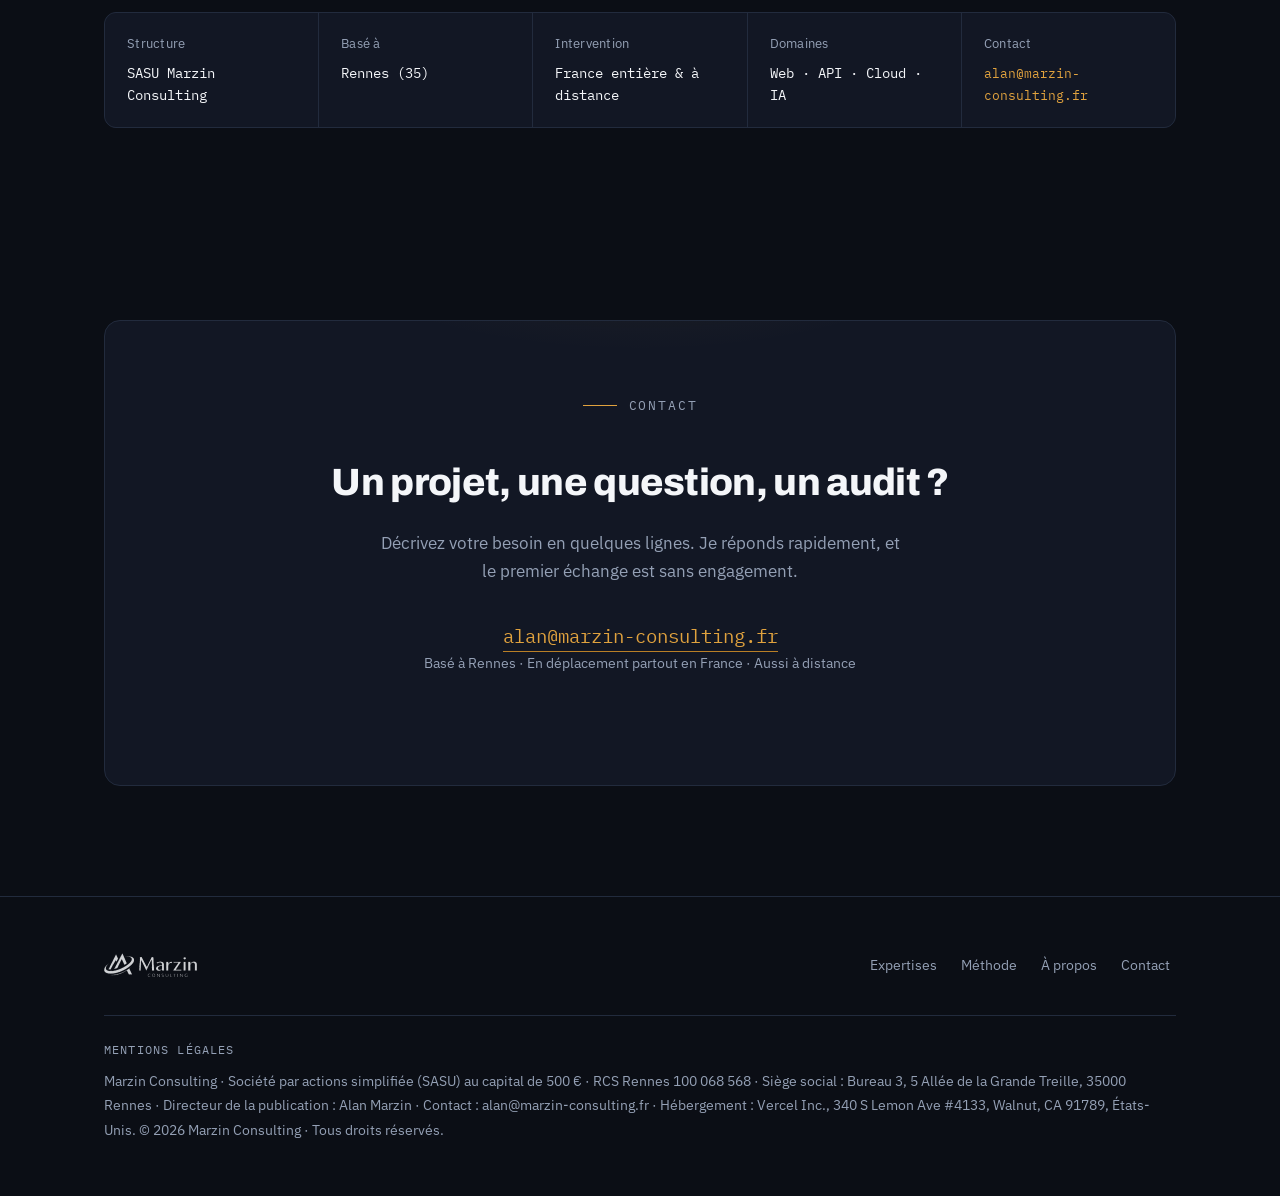
==== commit e07b6f72: "SEO on-page : titre/description raccourcis, hreflang, correction JSON-LD - Titre 85->58 car, méta de" ====
--- a/index.html
+++ b/index.html
@@ -3,9 +3,11 @@
 <head>
 <meta charset="UTF-8">
 <meta name="viewport" content="width=device-width, initial-scale=1.0">
-<title>Marzin Consulting · Conseil informatique, développement &amp; mise en production · Rennes</title>
-<meta name="description" content="Conseil informatique, développement sur mesure et mise en production avec un seul interlocuteur. Basé à Rennes, je me déplace partout en France et travaille aussi à distance.">
+<title>Marzin Consulting · Conseil informatique · Rennes &amp; France</title>
+<meta name="description" content="Conseil informatique, développement et mise en production. Un seul interlocuteur à Rennes, en déplacement partout en France.">
 <link rel="canonical" href="https://marzin-consulting.fr/">
+<link rel="alternate" hreflang="fr" href="https://marzin-consulting.fr/">
+<link rel="alternate" hreflang="x-default" href="https://marzin-consulting.fr/">
 <meta property="og:title" content="Marzin Consulting · Conseil informatique &amp; développement">
 <meta property="og:description" content="Du conseil à la mise en production, un seul interlocuteur pour vos projets numériques. Basé à Rennes, en déplacement partout en France et à distance.">
 <meta property="og:url" content="https://marzin-consulting.fr/">
@@ -31,10 +33,12 @@
 <meta name="geo.placename" content="Rennes">
 <meta name="geo.position" content="48.117266;-1.677793">
 <meta name="ICBM" content="48.117266, -1.677793">
-<link rel="icon" type="image/png" href="[data-uri]">
+<link rel="icon" href="/favicon.ico" sizes="any">
 <link rel="preconnect" href="https://fonts.googleapis.com">
 <link rel="preconnect" href="https://fonts.gstatic.com" crossorigin>
-<link href="https://fonts.googleapis.com/css2?family=Archivo:wght@500;700;800&family=IBM+Plex+Sans:wght@400;500;600&family=IBM+Plex+Mono:wght@400;500&display=swap" rel="stylesheet">
+<link rel="preload" as="style" href="https://fonts.googleapis.com/css2?family=Archivo:wght@500;700;800&family=IBM+Plex+Sans:wght@400;500;600&family=IBM+Plex+Mono:wght@400;500&display=swap">
+<link rel="stylesheet" href="https://fonts.googleapis.com/css2?family=Archivo:wght@500;700;800&family=IBM+Plex+Sans:wght@400;500;600&family=IBM+Plex+Mono:wght@400;500&display=swap" media="print" onload="this.media='all'">
+<noscript><link rel="stylesheet" href="https://fonts.googleapis.com/css2?family=Archivo:wght@500;700;800&family=IBM+Plex+Sans:wght@400;500;600&family=IBM+Plex+Mono:wght@400;500&display=swap"></noscript>
 <style>
 :root{
   --encre:#0B0E15;
@@ -76,7 +80,7 @@
   border-bottom:1px solid var(--ligne);
 }
 .nav{display:flex;align-items:center;justify-content:space-between;height:68px}
-.nav-logo img{height:30px;display:block}
+.nav-logo img{height:30px;width:auto;display:block}
 .nav-links{display:flex;gap:28px;list-style:none;align-items:center}
 .nav-links a{
   text-decoration:none;font-size:14.5px;color:var(--acier);
@@ -233,7 +237,7 @@
 /* Footer */
 footer{border-top:1px solid var(--ligne);padding:46px 0 54px;font-size:13.5px;color:var(--acier)}
 .foot-top{display:flex;justify-content:space-between;align-items:center;gap:20px;flex-wrap:wrap;margin-bottom:28px}
-.foot-top img{height:24px;opacity:.85}
+.foot-top img{height:24px;width:auto;opacity:.85}
 .foot-links{display:flex;gap:12px;list-style:none;flex-wrap:wrap}
 .foot-links a{text-decoration:none;color:var(--acier);display:inline-block;padding:10px 6px;min-height:44px;line-height:24px}
 .foot-links a:hover{color:var(--brume)}
@@ -256,9 +260,9 @@
       "url": "https://marzin-consulting.fr/",
       "logo": {
         "@type": "ImageObject",
-        "url": "https://marzin-consulting.fr/alan-marzin-consultant-informatique-rennes.jpg",
-        "width": 1066,
-        "height": 1332
+        "url": "https://marzin-consulting.fr/logo.png",
+        "width": 743,
+        "height": 191
       },
       "image": "https://marzin-consulting.fr/alan-marzin-consultant-informatique-rennes.jpg",
       "description": "Conseil informatique, stratégie digitale, développement sur mesure, architecture logicielle et mise en production. Un seul interlocuteur, basé à Rennes, en déplacement partout en France et à distance.",
@@ -283,13 +287,6 @@
         { "@type": "Country", "name": "France" },
         { "@type": "City", "name": "Rennes" }
       ],
-      "contactPoint": {
-        "@type": "ContactPoint",
-        "contactType": "customer support",
-        "email": "alan@marzin-consulting.fr",
-        "areaServed": "FR",
-        "availableLanguage": ["French", "English"]
-      },
       "openingHoursSpecification": {
         "@type": "OpeningHoursSpecification",
         "dayOfWeek": ["Monday", "Tuesday", "Wednesday", "Thursday", "Friday"],
@@ -331,7 +328,7 @@
 <header>
   <div class="wrap nav">
     <a class="nav-logo" href="#" aria-label="Marzin Consulting, accueil">
-      <img src="[data-uri]" alt="Marzin Consulting">
+      <img src="/logo.png" width="743" height="191" alt="Marzin Consulting">
     </a>
     <nav aria-label="Navigation principale">
       <ul class="nav-links">
@@ -489,7 +486,7 @@
 <footer>
   <div class="wrap">
     <div class="foot-top">
-      <img src="[data-uri]" alt="Marzin Consulting">
+      <img src="/logo.png" width="743" height="191" alt="Marzin Consulting">
       <ul class="foot-links">
         <li><a href="#expertises">Expertises</a></li>
         <li><a href="#methode">Méthode</a></li>
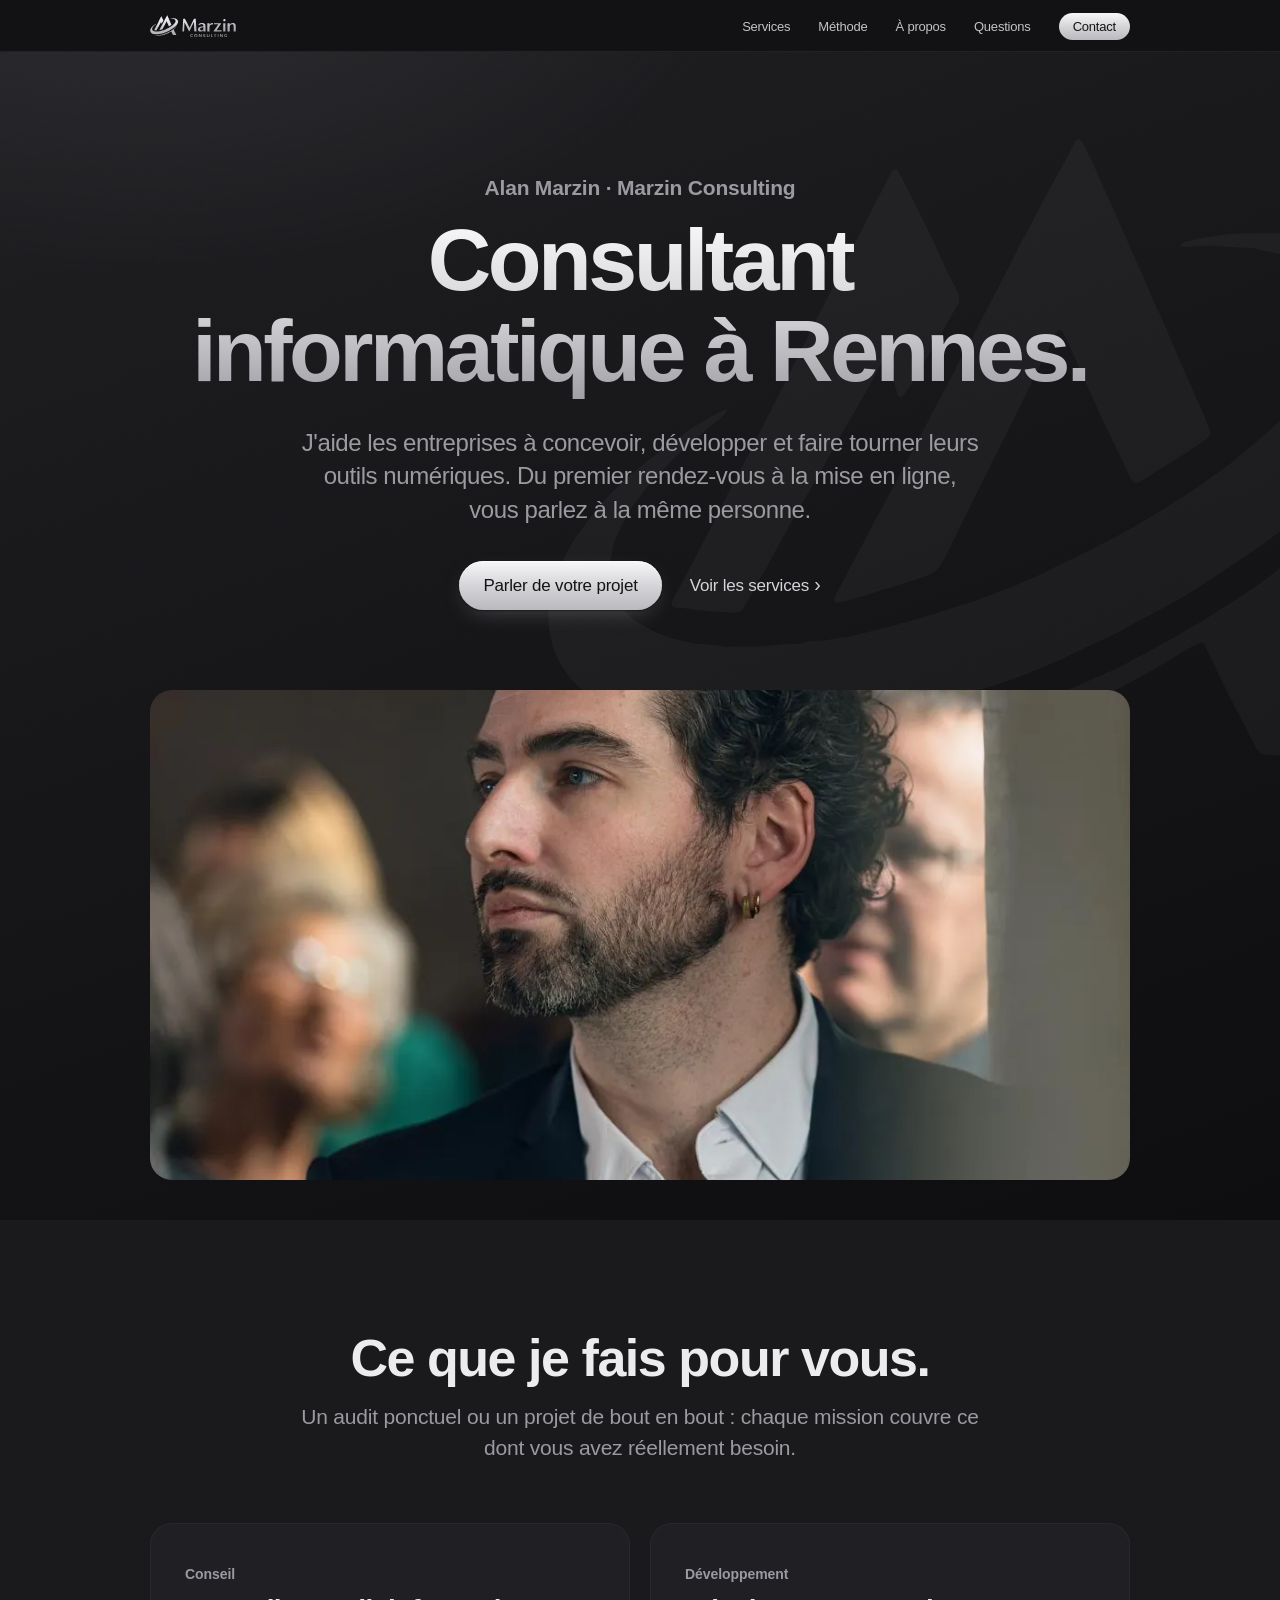
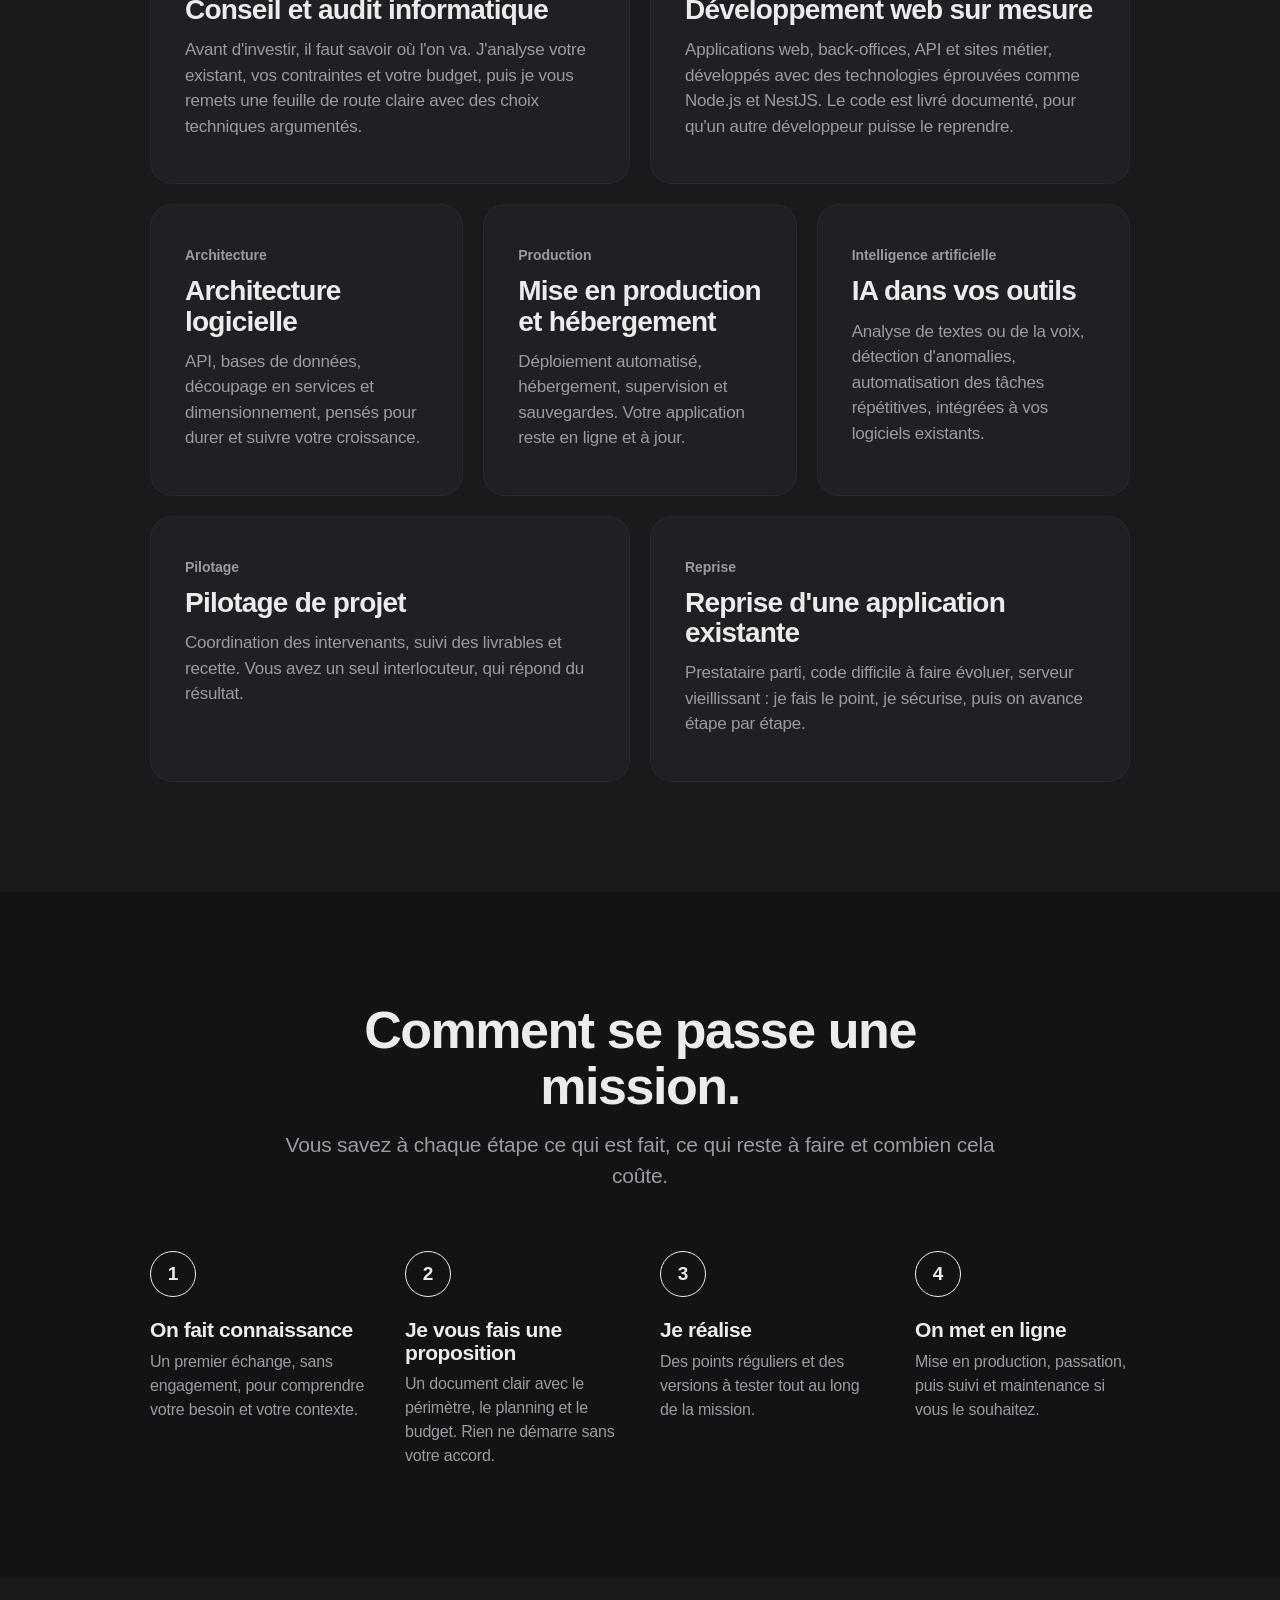
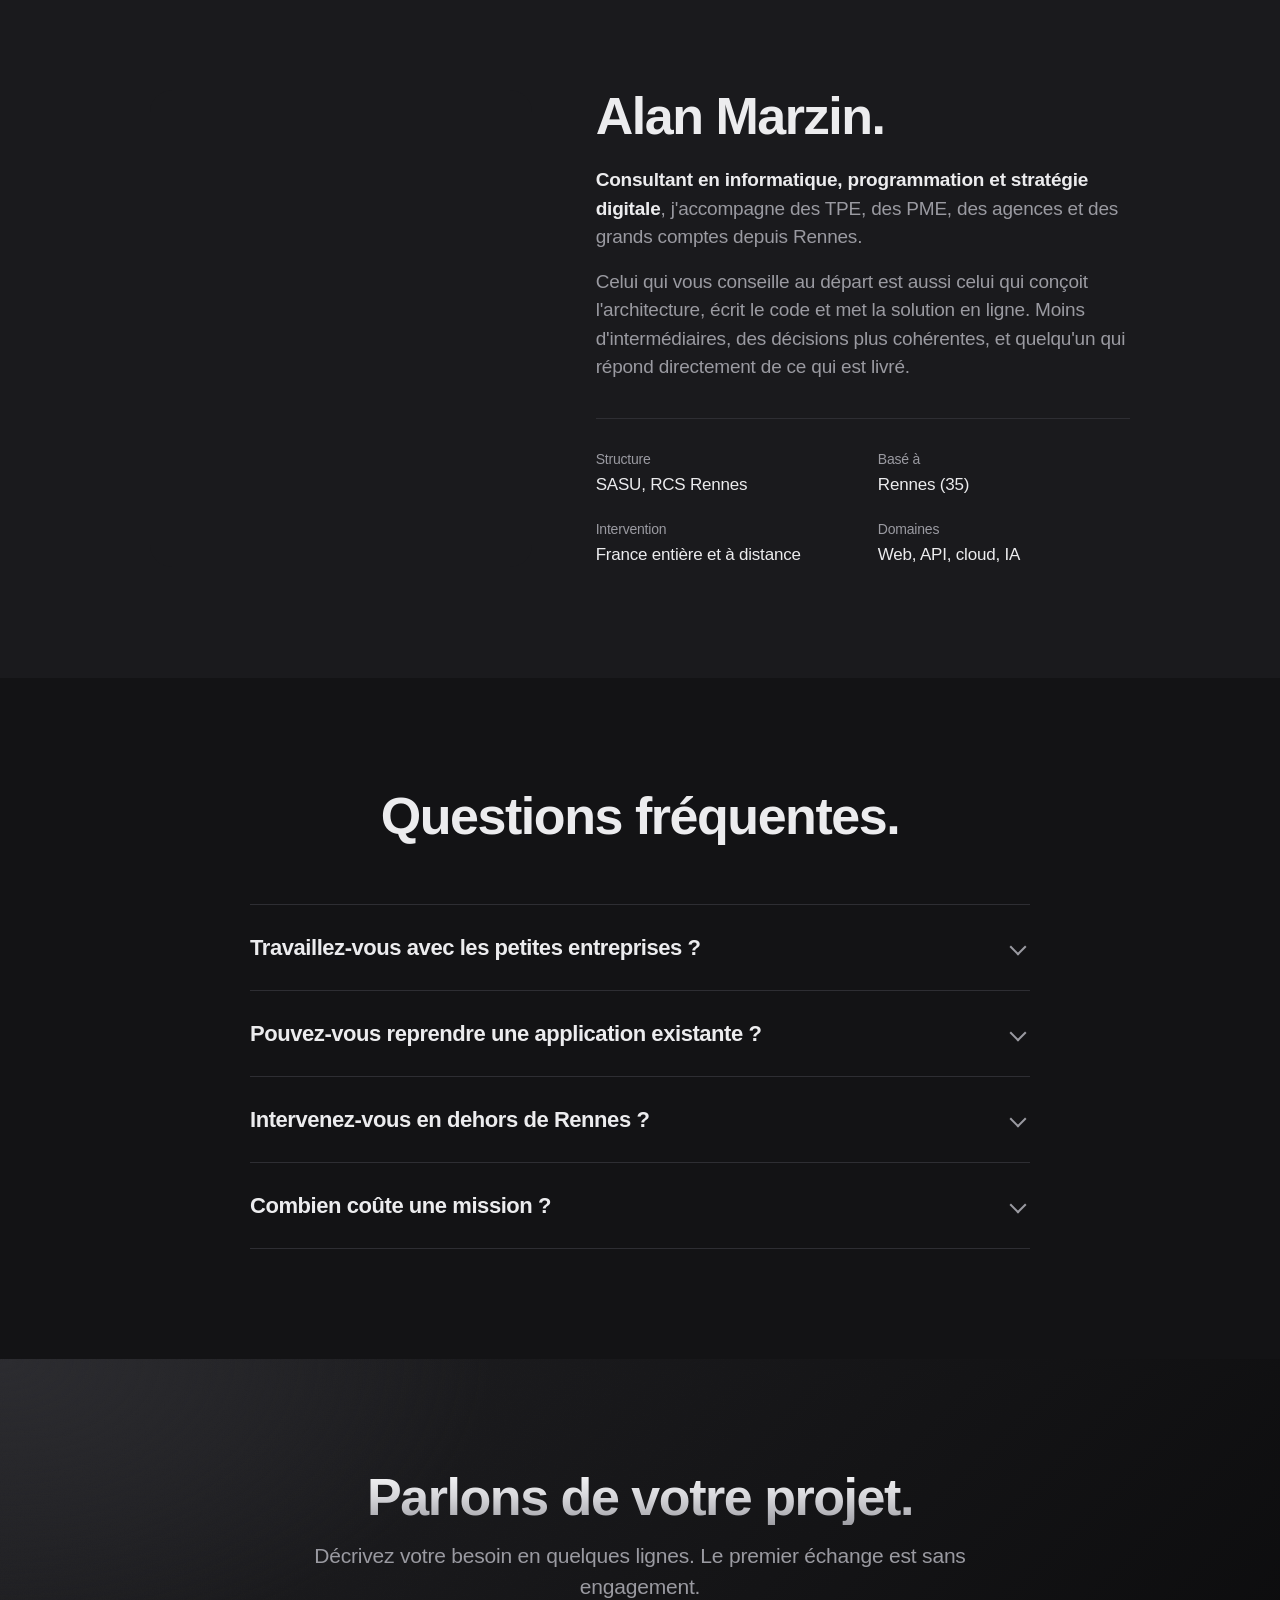
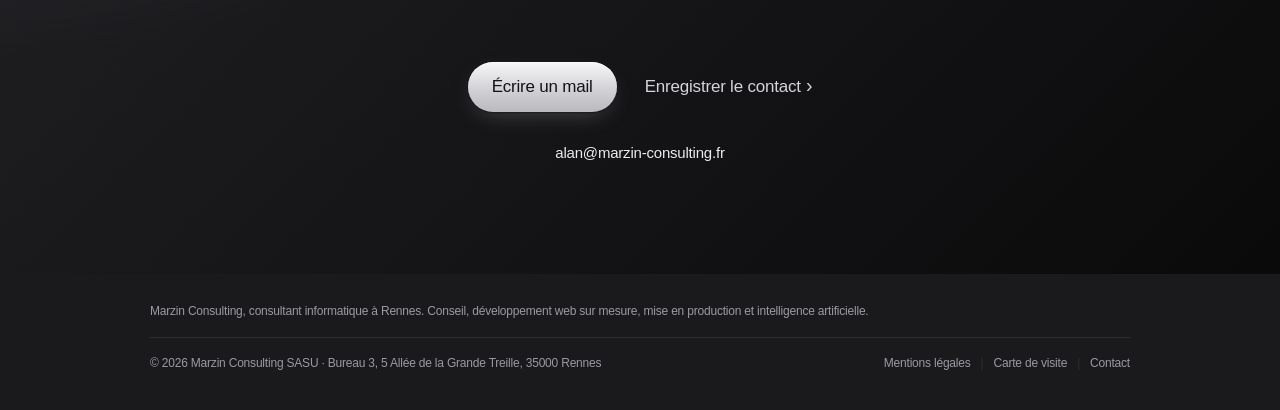
==== commit 219e0f6b: "Refonte du site : design sombre épuré, logo vectorisé, SEO, 404 et page /liens - Nouveau design anth" ====
--- a/index.html
+++ b/index.html
@@ -2,252 +2,40 @@
 <html lang="fr">
 <head>
 <meta charset="UTF-8">
-<meta name="viewport" content="width=device-width, initial-scale=1.0">
-<title>Marzin Consulting · Conseil informatique · Rennes &amp; France</title>
-<meta name="description" content="Conseil informatique, développement et mise en production. Un seul interlocuteur à Rennes, en déplacement partout en France.">
+<meta name="viewport" content="width=device-width, initial-scale=1">
+<title>Consultant informatique à Rennes · Marzin Consulting</title>
+<meta name="description" content="Alan Marzin, consultant informatique indépendant à Rennes : conseil, développement web sur mesure, mise en production et intégration d'IA.">
 <link rel="canonical" href="https://marzin-consulting.fr/">
-<link rel="alternate" hreflang="fr" href="https://marzin-consulting.fr/">
-<link rel="alternate" hreflang="x-default" href="https://marzin-consulting.fr/">
-<meta property="og:title" content="Marzin Consulting · Conseil informatique &amp; développement">
-<meta property="og:description" content="Du conseil à la mise en production, un seul interlocuteur pour vos projets numériques. Basé à Rennes, en déplacement partout en France et à distance.">
-<meta property="og:url" content="https://marzin-consulting.fr/">
-<meta property="og:type" content="website">
-<meta property="og:site_name" content="Marzin Consulting">
-<meta property="og:locale" content="fr_FR">
-<meta property="og:image" content="https://marzin-consulting.fr/alan-marzin-consultant-informatique-rennes.jpg">
-<meta property="og:image:secure_url" content="https://marzin-consulting.fr/alan-marzin-consultant-informatique-rennes.jpg">
-<meta property="og:image:type" content="image/jpeg">
-<meta property="og:image:width" content="1066">
-<meta property="og:image:height" content="1332">
-<meta property="og:image:alt" content="Alan Marzin, consultant en informatique et stratégie digitale à Rennes">
-<meta name="twitter:card" content="summary_large_image">
-<meta name="twitter:title" content="Marzin Consulting · Conseil informatique &amp; développement · Rennes">
-<meta name="twitter:description" content="Du conseil à la mise en production, un seul interlocuteur pour vos projets numériques. Basé à Rennes, en déplacement partout en France et à distance.">
-<meta name="twitter:image" content="https://marzin-consulting.fr/alan-marzin-consultant-informatique-rennes.jpg">
-<meta name="twitter:image:alt" content="Alan Marzin, consultant en informatique à Rennes">
-<meta name="robots" content="index, follow, max-image-preview:large, max-snippet:-1">
+<meta name="robots" content="index, follow, max-image-preview:large, max-snippet:-1, max-video-preview:-1">
 <meta name="author" content="Alan Marzin">
-<meta name="keywords" content="conseil informatique, consultant informatique Rennes, développement sur mesure, architecture logicielle, mise en production, stratégie digitale, IA appliquée, DevOps, Bretagne">
-<meta name="theme-color" content="#0B0E15">
+<meta name="theme-color" content="#131315">
 <meta name="geo.region" content="FR-35">
 <meta name="geo.placename" content="Rennes">
 <meta name="geo.position" content="48.117266;-1.677793">
 <meta name="ICBM" content="48.117266, -1.677793">
-<link rel="icon" href="/favicon.ico" sizes="any">
-<link rel="preconnect" href="https://fonts.googleapis.com">
-<link rel="preconnect" href="https://fonts.gstatic.com" crossorigin>
-<link rel="preload" as="style" href="https://fonts.googleapis.com/css2?family=Archivo:wght@500;700;800&family=IBM+Plex+Sans:wght@400;500;600&family=IBM+Plex+Mono:wght@400;500&display=swap">
-<link rel="stylesheet" href="https://fonts.googleapis.com/css2?family=Archivo:wght@500;700;800&family=IBM+Plex+Sans:wght@400;500;600&family=IBM+Plex+Mono:wght@400;500&display=swap" media="print" onload="this.media='all'">
-<noscript><link rel="stylesheet" href="https://fonts.googleapis.com/css2?family=Archivo:wght@500;700;800&family=IBM+Plex+Sans:wght@400;500;600&family=IBM+Plex+Mono:wght@400;500&display=swap"></noscript>
-<style>
-:root{
-  --encre:#0B0E15;
-  --carbone:#121724;
-  --carbone-2:#161C2C;
-  --brume:#F4F6F9;
-  --acier:#94A0B5;
-  --cuivre:#E0A23E;
-  --cuivre-fonce:#B97F26;
-  --ligne:#222B3D;
-  --ok:#5BC98C;
-  --max:1120px;
-}
-*{margin:0;padding:0;box-sizing:border-box}
-html{scroll-behavior:smooth;-webkit-text-size-adjust:100%;text-size-adjust:100%}
-@media (prefers-reduced-motion: reduce){
-  html{scroll-behavior:auto}
-  *,*::before,*::after{animation-duration:.01ms!important;animation-iteration-count:1!important;transition-duration:.01ms!important}
-}
-body{
-  background:var(--encre);
-  color:var(--brume);
-  font-family:'IBM Plex Sans',system-ui,sans-serif;
-  font-size:17px;
-  line-height:1.65;
-  -webkit-font-smoothing:antialiased;
-}
-::selection{background:var(--cuivre);color:var(--encre)}
-a{color:inherit}
-a:focus-visible,button:focus-visible{outline:2px solid var(--cuivre);outline-offset:3px;border-radius:2px}
-.wrap{max-width:var(--max);margin:0 auto;padding:0 24px}
-.mono{font-family:'IBM Plex Mono',monospace}
-
-/* ---------- Header ---------- */
-header{
-  position:fixed;inset:0 0 auto 0;z-index:50;
-  background:rgba(11,14,21,.82);
-  backdrop-filter:blur(12px);
-  border-bottom:1px solid var(--ligne);
-}
-.nav{display:flex;align-items:center;justify-content:space-between;height:68px}
-.nav-logo img{height:30px;width:auto;display:block}
-.nav-links{display:flex;gap:28px;list-style:none;align-items:center}
-.nav-links a{
-  text-decoration:none;font-size:14.5px;color:var(--acier);
-  transition:color .2s;
-}
-.nav-links a:hover{color:var(--brume)}
-.nav-cta{
-  font-family:'IBM Plex Mono',monospace;font-size:13.5px;
-  color:var(--cuivre)!important;border:1px solid var(--cuivre-fonce);
-  padding:9px 16px;border-radius:6px;transition:background .2s,color .2s;
-}
-.nav-cta:hover{background:var(--cuivre);color:var(--encre)!important}
-.cta-short{display:none}
-@media(max-width:760px){
-  .nav-links li:not(.cta-li){display:none}
-  .cta-full{display:none}
-  .cta-short{display:inline}
-}
-
-/* ---------- Hero ---------- */
-.hero{padding:170px 0 90px;position:relative;overflow:hidden}
-.hero::before{
-  content:"";position:absolute;inset:0;
-  background:
-    radial-gradient(900px 420px at 75% -10%, rgba(224,162,62,.07), transparent 60%),
-    radial-gradient(700px 500px at -10% 110%, rgba(91,131,201,.06), transparent 60%);
-  pointer-events:none;
-}
-.eyebrow{
-  font-family:'IBM Plex Mono',monospace;font-size:13px;letter-spacing:.14em;
-  text-transform:uppercase;color:var(--cuivre);display:flex;align-items:center;gap:12px;
-}
-.eyebrow::before{content:"";width:34px;height:1px;background:var(--cuivre)}
-.hero h1{
-  font-family:'Archivo',sans-serif;font-weight:800;
-  font-size:clamp(38px,5.6vw,66px);line-height:1.06;letter-spacing:-.022em;
-  margin:26px 0 24px;max-width:880px;
-}
-.hero h1 em{font-style:normal;color:var(--cuivre)}
-.hero p.lede{max-width:620px;color:var(--acier);font-size:clamp(17px,1.6vw,19px)}
-.hero-actions{display:flex;gap:14px;margin-top:38px;flex-wrap:wrap}
-.btn{
-  display:inline-flex;align-items:center;gap:10px;text-decoration:none;
-  font-weight:600;font-size:15.5px;padding:14px 26px;border-radius:8px;
-  transition:transform .15s,background .2s,border-color .2s;
-}
-.btn:hover{transform:translateY(-1px)}
-.btn-primary{background:var(--cuivre);color:var(--encre)}
-.btn-primary:hover{background:#EBB459}
-.btn-ghost{border:1px solid var(--ligne);color:var(--brume)}
-.btn-ghost:hover{border-color:var(--acier)}
-
-/* ---------- Signature : pipeline ---------- */
-.pipeline{margin-top:84px;border:1px solid var(--ligne);border-radius:14px;background:linear-gradient(180deg,var(--carbone),var(--encre));padding:34px 34px 30px;position:relative}
-.pipeline-head{display:flex;justify-content:space-between;align-items:baseline;margin-bottom:30px;gap:12px;flex-wrap:wrap}
-.pipeline-head .mono{font-size:12.5px;letter-spacing:.12em;text-transform:uppercase;color:var(--acier)}
-.pipeline-status{font-size:12.5px;color:var(--ok)}
-.pipeline-status::before{content:"●";margin-right:8px;animation:pulse 2.2s infinite}
-@keyframes pulse{0%,100%{opacity:1}50%{opacity:.35}}
-.track{position:relative;height:2px;background:var(--ligne);border-radius:2px;margin:0 6px}
-.track-fill{position:absolute;inset:0 auto 0 0;width:0;background:linear-gradient(90deg,var(--cuivre-fonce),var(--cuivre));border-radius:2px;animation:fill 2.8s cubic-bezier(.65,0,.3,1) .4s forwards}
-@keyframes fill{to{width:100%}}
-.steps{display:flex;justify-content:space-between;margin-top:-7px;position:relative}
-.step{display:flex;flex-direction:column;align-items:center;gap:14px;flex:1;text-align:center}
-.dot{width:12px;height:12px;border-radius:50%;background:var(--encre);border:2px solid var(--ligne);transition:border-color .3s,background .3s;position:relative;z-index:1}
-.step span{font-family:'IBM Plex Mono',monospace;font-size:12px;letter-spacing:.06em;color:var(--acier);text-transform:uppercase}
-.step.lit .dot{border-color:var(--cuivre);background:var(--cuivre)}
-.step.lit span{color:var(--brume)}
-@media(max-width:680px){
-  .pipeline{padding:26px 18px}
-  .step span{font-size:9.5px;letter-spacing:.02em}
-}
-
-/* ---------- Sections ---------- */
-section{padding:96px 0}
-.sec-head{margin-bottom:54px;max-width:680px}
-.sec-head h2{
-  font-family:'Archivo',sans-serif;font-weight:800;letter-spacing:-.018em;
-  font-size:clamp(28px,3.4vw,40px);line-height:1.12;margin:18px 0 16px;
-}
-.sec-head p{color:var(--acier)}
-
-/* Expertises */
-.grid{display:grid;grid-template-columns:repeat(3,1fr);gap:18px}
-@media(max-width:920px){.grid{grid-template-columns:repeat(2,1fr)}}
-@media(max-width:600px){.grid{grid-template-columns:1fr}}
-.card{
-  border:1px solid var(--ligne);border-radius:12px;background:var(--carbone);
-  padding:28px 26px;transition:border-color .25s,transform .25s;
-}
-.card:hover{border-color:#3A4763;transform:translateY(-3px)}
-.card .tag{font-family:'IBM Plex Mono',monospace;font-size:11.5px;letter-spacing:.1em;color:var(--cuivre);text-transform:uppercase}
-.card h3{font-family:'Archivo',sans-serif;font-weight:700;font-size:19.5px;margin:14px 0 10px;letter-spacing:-.01em}
-.card p{font-size:15.5px;color:var(--acier);line-height:1.6}
-
-/* Méthode */
-#methode{background:var(--carbone);border-block:1px solid var(--ligne)}
-.method{display:grid;grid-template-columns:repeat(4,1fr);gap:18px;counter-reset:step}
-@media(max-width:920px){.method{grid-template-columns:repeat(2,1fr)}}
-@media(max-width:600px){.method{grid-template-columns:1fr}}
-.m-step{border-left:1px solid var(--ligne);padding:6px 0 6px 22px;position:relative}
-.m-step::before{
-  counter-increment:step;content:"0" counter(step);
-  font-family:'IBM Plex Mono',monospace;font-size:13px;color:var(--cuivre);
-  display:block;margin-bottom:14px;
-}
-.m-step h3{font-family:'Archivo',sans-serif;font-size:18px;font-weight:700;margin-bottom:10px}
-.m-step p{font-size:15px;color:var(--acier)}
-
-/* À propos */
-.about{display:grid;grid-template-columns:300px 1fr;column-gap:56px;row-gap:40px;align-items:start}
-@media(max-width:860px){.about{grid-template-columns:1fr;row-gap:32px}}
-.about p+p{margin-top:18px}
-.about p{color:var(--acier)}
-.about strong{color:var(--brume);font-weight:600}
-.about-head{grid-column:1 / -1}
-.about-head .eyebrow{margin-bottom:20px}
-.about-name{font-family:'Archivo',sans-serif;font-weight:800;letter-spacing:-.018em;font-size:clamp(28px,3.4vw,38px);line-height:1.12}
-.about-text{align-self:center}
-@media(max-width:860px){.about-text{align-self:start}}
-.about-photo{position:relative;border-radius:16px;overflow:hidden;border:1px solid var(--ligne);background:var(--carbone)}
-.about-photo::after{content:"";position:absolute;inset:0;background:linear-gradient(180deg,transparent 58%,rgba(11,14,21,.6));pointer-events:none}
-.about-photo img{display:block;width:100%;height:auto;aspect-ratio:4/5;object-fit:cover;object-position:center 20%}
-.about-photo figcaption{position:absolute;left:0;right:0;bottom:0;z-index:1;padding:16px 18px;font-family:'IBM Plex Mono',monospace;font-size:12px;letter-spacing:.08em;text-transform:uppercase;color:var(--brume)}
-.about-photo figcaption span{color:var(--cuivre)}
-@media(max-width:860px){.about-photo{max-width:300px;margin:0 auto}}
-.facts{grid-column:1 / -1;display:grid;grid-template-columns:repeat(5,1fr);gap:1px;background:var(--ligne);border:1px solid var(--ligne);border-radius:12px;overflow:hidden}
-.facts div{background:var(--carbone);display:flex;flex-direction:column;gap:8px;padding:20px 22px;min-width:0}
-.facts dt{color:var(--acier);font-size:12.5px;letter-spacing:.02em}
-.facts dd{font-family:'IBM Plex Mono',monospace;font-size:13.5px;color:var(--brume);overflow-wrap:anywhere}
-.facts dd .mail{color:var(--cuivre);font-size:13px;border-bottom:none;padding-bottom:0}
-@media(max-width:860px){.facts{grid-template-columns:repeat(2,1fr)}}
-@media(max-width:480px){.facts{grid-template-columns:1fr}}
-
-/* Contact */
-#contact{padding-bottom:110px}
-.contact-box{
-  border:1px solid var(--ligne);border-radius:16px;text-align:center;
-  background:
-    radial-gradient(600px 260px at 50% -30%, rgba(224,162,62,.10), transparent 65%),
-    var(--carbone);
-  padding:74px 28px;
-}
-.contact-box h2{font-family:'Archivo',sans-serif;font-weight:800;font-size:clamp(26px,3.4vw,38px);letter-spacing:-.018em;margin:16px 0 14px}
-.contact-box>p{color:var(--acier);max-width:520px;margin:0 auto 36px}
-.mail{
-  font-family:'IBM Plex Mono',monospace;font-size:clamp(15px,2.4vw,19px);
-  color:var(--cuivre);text-decoration:none;border-bottom:1px solid var(--cuivre-fonce);
-  padding-bottom:3px;transition:color .2s;
-}
-.mail:hover{color:#EBB459}
-.contact-meta{margin-top:30px;font-size:14px;color:var(--acier)}
-
-/* Footer */
-footer{border-top:1px solid var(--ligne);padding:46px 0 54px;font-size:13.5px;color:var(--acier)}
-.foot-top{display:flex;justify-content:space-between;align-items:center;gap:20px;flex-wrap:wrap;margin-bottom:28px}
-.foot-top img{height:24px;width:auto;opacity:.85}
-.foot-links{display:flex;gap:12px;list-style:none;flex-wrap:wrap}
-.foot-links a{text-decoration:none;color:var(--acier);display:inline-block;padding:10px 6px;min-height:44px;line-height:24px}
-.foot-links a:hover{color:var(--brume)}
-.legal{line-height:1.8;border-top:1px solid var(--ligne);padding-top:24px}
-.legal .mono{font-size:11.5px;letter-spacing:.1em;text-transform:uppercase;color:var(--acier);display:block;margin-bottom:8px}
-
-.reveal{opacity:0;transform:translateY(18px);transition:opacity .6s ease,transform .6s ease}
-.reveal.in{opacity:1;transform:none}
-@media (prefers-reduced-motion: reduce){.reveal{opacity:1;transform:none}}
-</style>
+
+<meta property="og:type" content="website">
+<meta property="og:site_name" content="Marzin Consulting">
+<meta property="og:locale" content="fr_FR">
+<meta property="og:url" content="https://marzin-consulting.fr/">
+<meta property="og:title" content="Consultant informatique à Rennes · Marzin Consulting">
+<meta property="og:description" content="Conseil, développement sur mesure et mise en production. Un seul interlocuteur, à Rennes et partout en France.">
+<meta property="og:image" content="https://marzin-consulting.fr/og-image.jpg">
+<meta property="og:image:width" content="1200">
+<meta property="og:image:height" content="630">
+<meta property="og:image:alt" content="Logo Marzin Consulting">
+<meta name="twitter:card" content="summary_large_image">
+<meta name="twitter:title" content="Consultant informatique à Rennes · Marzin Consulting">
+<meta name="twitter:description" content="Conseil, développement sur mesure et mise en production. Un seul interlocuteur, à Rennes et partout en France.">
+<meta name="twitter:image" content="https://marzin-consulting.fr/og-image.jpg">
+
+<link rel="icon" href="/favicon.ico" sizes="32x32">
+<link rel="icon" href="/favicon.svg" type="image/svg+xml">
+<link rel="apple-touch-icon" href="/apple-touch-icon.png">
+<link rel="manifest" href="/site.webmanifest">
+<link rel="preload" as="image" href="/alan-marzin-1066.webp" imagesrcset="/alan-marzin-560.webp 560w, /alan-marzin-1066.webp 1066w" imagesizes="(max-width: 1068px) 100vw, 1024px">
+<link rel="stylesheet" href="/styles.css">
+
 <script type="application/ld+json">
 {
   "@context": "https://schema.org",
@@ -256,19 +44,18 @@
       "@type": "ProfessionalService",
       "@id": "https://marzin-consulting.fr/#organization",
       "name": "Marzin Consulting",
-      "legalName": "Marzin Consulting",
+      "legalName": "Marzin Consulting SASU",
       "url": "https://marzin-consulting.fr/",
-      "logo": {
-        "@type": "ImageObject",
-        "url": "https://marzin-consulting.fr/logo.png",
-        "width": 743,
-        "height": 191
-      },
-      "image": "https://marzin-consulting.fr/alan-marzin-consultant-informatique-rennes.jpg",
-      "description": "Conseil informatique, stratégie digitale, développement sur mesure, architecture logicielle et mise en production. Un seul interlocuteur, basé à Rennes, en déplacement partout en France et à distance.",
+      "logo": "https://marzin-consulting.fr/icon-512.png",
+      "image": [
+        "https://marzin-consulting.fr/og-image.jpg",
+        "https://marzin-consulting.fr/alan-marzin-consultant-informatique-rennes.jpg"
+      ],
+      "description": "Consultant informatique indépendant à Rennes : conseil et audit, développement web sur mesure, architecture logicielle, mise en production, hébergement et intégration d'intelligence artificielle.",
       "email": "alan@marzin-consulting.fr",
       "priceRange": "€€",
       "currenciesAccepted": "EUR",
+      "taxID": "100068568",
       "founder": { "@id": "https://marzin-consulting.fr/#alan-marzin" },
       "address": {
         "@type": "PostalAddress",
@@ -278,14 +65,9 @@
         "addressRegion": "Bretagne",
         "addressCountry": "FR"
       },
-      "geo": {
-        "@type": "GeoCoordinates",
-        "latitude": 48.117266,
-        "longitude": -1.677793
-      },
+      "geo": { "@type": "GeoCoordinates", "latitude": 48.117266, "longitude": -1.677793 },
       "areaServed": [
-        { "@type": "Country", "name": "France" },
-        { "@type": "City", "name": "Rennes" }
+        { "@type": "Country", "name": "France" }
       ],
       "openingHoursSpecification": {
         "@type": "OpeningHoursSpecification",
@@ -293,23 +75,30 @@
         "opens": "09:00",
         "closes": "18:00"
       },
-      "knowsAbout": ["Conseil informatique", "Architecture logicielle", "Développement sur mesure", "Mise en production", "DevOps", "IA appliquée", "Stratégie digitale"]
+      "knowsAbout": ["Conseil informatique", "Audit technique", "Développement web", "Architecture logicielle", "Node.js", "NestJS", "DevOps", "Hébergement cloud", "Intelligence artificielle"],
+      "hasOfferCatalog": {
+        "@type": "OfferCatalog",
+        "name": "Services informatiques",
+        "itemListElement": [
+          { "@type": "Offer", "itemOffered": { "@type": "Service", "name": "Conseil et audit informatique" } },
+          { "@type": "Offer", "itemOffered": { "@type": "Service", "name": "Développement web sur mesure" } },
+          { "@type": "Offer", "itemOffered": { "@type": "Service", "name": "Architecture logicielle" } },
+          { "@type": "Offer", "itemOffered": { "@type": "Service", "name": "Mise en production et hébergement" } },
+          { "@type": "Offer", "itemOffered": { "@type": "Service", "name": "Intégration d'intelligence artificielle" } },
+          { "@type": "Offer", "itemOffered": { "@type": "Service", "name": "Pilotage de projet informatique" } }
+        ]
+      }
     },
     {
       "@type": "Person",
       "@id": "https://marzin-consulting.fr/#alan-marzin",
       "name": "Alan Marzin",
-      "jobTitle": "Consultant en informatique et stratégie digitale",
+      "jobTitle": "Consultant informatique",
       "image": "https://marzin-consulting.fr/alan-marzin-consultant-informatique-rennes.jpg",
       "email": "alan@marzin-consulting.fr",
       "url": "https://marzin-consulting.fr/",
       "worksFor": { "@id": "https://marzin-consulting.fr/#organization" },
-      "address": {
-        "@type": "PostalAddress",
-        "addressLocality": "Rennes",
-        "postalCode": "35000",
-        "addressCountry": "FR"
-      }
+      "address": { "@type": "PostalAddress", "addressLocality": "Rennes", "postalCode": "35000", "addressCountry": "FR" }
     },
     {
       "@type": "WebSite",
@@ -318,207 +107,239 @@
       "name": "Marzin Consulting",
       "inLanguage": "fr-FR",
       "publisher": { "@id": "https://marzin-consulting.fr/#organization" }
+    },
+    {
+      "@type": "FAQPage",
+      "@id": "https://marzin-consulting.fr/#faq",
+      "mainEntity": [
+        {
+          "@type": "Question",
+          "name": "Travaillez-vous avec les petites entreprises ?",
+          "acceptedAnswer": { "@type": "Answer", "text": "Oui. J'accompagne aussi bien des TPE et des PME que des agences et des grands comptes. La mission est dimensionnée selon votre besoin, d'un audit de quelques jours à un projet complet." }
+        },
+        {
+          "@type": "Question",
+          "name": "Pouvez-vous reprendre une application existante ?",
+          "acceptedAnswer": { "@type": "Answer", "text": "Oui. Je commence par un audit du code et de l'hébergement pour savoir ce qui peut être conservé, puis je vous propose un plan : corrections, évolutions ou refonte progressive." }
+        },
+        {
+          "@type": "Question",
+          "name": "Intervenez-vous en dehors de Rennes ?",
+          "acceptedAnswer": { "@type": "Answer", "text": "Oui. Je suis basé à Rennes et je me déplace partout en France quand la mission le demande. Une grande partie du travail peut aussi se faire à distance." }
+        },
+        {
+          "@type": "Question",
+          "name": "Combien coûte une mission ?",
+          "acceptedAnswer": { "@type": "Answer", "text": "Cela dépend du périmètre. Après un premier échange sans engagement, je vous envoie une proposition écrite qui détaille le contenu, le planning et le budget." }
+        }
+      ]
     }
   ]
 }
 </script>
 </head>
 <body>
-
-<header>
-  <div class="wrap nav">
-    <a class="nav-logo" href="#" aria-label="Marzin Consulting, accueil">
-      <img src="/logo.png" width="743" height="191" alt="Marzin Consulting">
+<a class="skip" href="#contenu">Aller au contenu</a>
+
+<header class="nav">
+  <div class="wrap">
+    <a class="nav-logo" href="/" aria-label="Marzin Consulting, accueil">
+      <img src="/brand/logo-argent.svg" width="87" height="22" alt="Marzin Consulting">
     </a>
     <nav aria-label="Navigation principale">
-      <ul class="nav-links">
-        <li><a href="#expertises">Expertises</a></li>
+      <ul>
+        <li><a href="#services">Services</a></li>
         <li><a href="#methode">Méthode</a></li>
-        <li><a href="#apropos">À propos</a></li>
-        <li class="cta-li"><a class="nav-cta" href="mailto:alan@marzin-consulting.fr"><span class="cta-full">Contact</span><span class="cta-short">Contact</span></a></li>
+        <li><a href="#a-propos">À propos</a></li>
+        <li><a href="#faq">Questions</a></li>
+        <li class="nav-cta"><a class="pill" href="#contact">Contact</a></li>
       </ul>
     </nav>
   </div>
 </header>
 
-<main>
-  <!-- HERO -->
-  <div class="hero">
-    <div class="wrap">
-      <p class="eyebrow">Consultant informatique indépendant · Rennes &amp; France</p>
-      <h1>Du conseil à la <em>mise en production</em>, un seul interlocuteur.</h1>
-      <p class="lede">J'accompagne entreprises, agences et opérateurs sur leurs projets numériques, de la stratégie digitale à l'architecture, au développement sur mesure et au déploiement en production. Basé à Rennes, je me déplace partout en France.</p>
-      <div class="hero-actions">
-        <a class="btn btn-primary" href="mailto:alan@marzin-consulting.fr?subject=Projet%20%3A%20demande%20de%20contact">Discuter de votre projet</a>
-        <a class="btn btn-ghost" href="#expertises">Voir les expertises</a>
-      </div>
-
-      <!-- Signature : pipeline -->
-      <div class="pipeline" aria-label="Déroulé d'un projet, du conseil au suivi">
-        <div class="pipeline-head">
-          <span class="mono">projet · cycle complet</span>
-          <span class="mono pipeline-status">en production</span>
-        </div>
-        <div class="track"><div class="track-fill"></div></div>
-        <div class="steps" id="steps">
-          <div class="step"><span class="dot"></span><span>Conseil</span></div>
-          <div class="step"><span class="dot"></span><span>Architecture</span></div>
-          <div class="step"><span class="dot"></span><span>Développement</span></div>
-          <div class="step"><span class="dot"></span><span>Mise en prod</span></div>
-          <div class="step"><span class="dot"></span><span>Suivi</span></div>
-        </div>
-      </div>
-    </div>
-  </div>
-
-  <!-- EXPERTISES -->
-  <section id="expertises">
-    <div class="wrap">
-      <div class="sec-head reveal">
-        <p class="eyebrow">Expertises</p>
-        <h2>Un périmètre complet, du cadrage au run.</h2>
-        <p>Chaque mission couvre précisément ce dont votre projet a besoin, d'un simple audit à une réalisation de bout en bout.</p>
-      </div>
-      <div class="grid">
-        <article class="card reveal">
-          <p class="tag">Conseil</p>
-          <h3>Conseil &amp; stratégie digitale</h3>
-          <p>Cadrage de projet, choix technologiques, audit de l'existant, feuille de route. Des décisions techniques alignées sur vos enjeux métier et votre budget.</p>
-        </article>
-        <article class="card reveal">
-          <p class="tag">Architecture</p>
+<main id="contenu">
+
+  <section class="hero grain" aria-labelledby="titre">
+    <div class="wrap">
+      <p class="kicker">Alan Marzin · Marzin Consulting</p>
+      <h1 id="titre" class="metal">Consultant informatique à&nbsp;Rennes.</h1>
+      <p class="lede">J'aide les entreprises à concevoir, développer et faire tourner leurs outils numériques. Du premier rendez-vous à la mise en ligne, vous parlez à la même personne.</p>
+      <div class="actions">
+        <a class="btn" href="mailto:alan@marzin-consulting.fr?subject=Projet%20%3A%20prise%20de%20contact">Parler de votre projet</a>
+        <a class="more" href="#services">Voir les services</a>
+      </div>
+    </div>
+    <div class="hero-photo">
+      <figure>
+        <picture>
+          <source type="image/webp" srcset="/alan-marzin-560.webp 560w, /alan-marzin-1066.webp 1066w" sizes="(max-width: 1068px) 100vw, 1024px">
+          <img src="/alan-marzin-consultant-informatique-rennes.jpg" width="1066" height="1332" fetchpriority="high" alt="Alan Marzin, consultant informatique à Rennes">
+        </picture>
+      </figure>
+    </div>
+  </section>
+
+  <section id="services" class="alt" aria-labelledby="t-services">
+    <div class="wrap">
+      <div class="head reveal">
+        <h2 id="t-services">Ce que je fais pour vous.</h2>
+        <p>Un audit ponctuel ou un projet de bout en bout : chaque mission couvre ce dont vous avez réellement besoin.</p>
+      </div>
+      <div class="tiles">
+        <article class="tile wide reveal">
+          <p class="label">Conseil</p>
+          <h3>Conseil et audit informatique</h3>
+          <p>Avant d'investir, il faut savoir où l'on va. J'analyse votre existant, vos contraintes et votre budget, puis je vous remets une feuille de route claire avec des choix techniques argumentés.</p>
+        </article>
+        <article class="tile wide reveal">
+          <p class="label">Développement</p>
+          <h3>Développement web sur mesure</h3>
+          <p>Applications web, back-offices, API et sites métier, développés avec des technologies éprouvées comme Node.js et NestJS. Le code est livré documenté, pour qu'un autre développeur puisse le reprendre.</p>
+        </article>
+        <article class="tile reveal">
+          <p class="label">Architecture</p>
           <h3>Architecture logicielle</h3>
-          <p>Conception d'architectures robustes et évolutives : API, microservices, bases de données, dimensionnement. Pensées pour durer et pour passer à l'échelle.</p>
-        </article>
-        <article class="card reveal">
-          <p class="tag">Développement</p>
-          <h3>Développement sur mesure</h3>
-          <p>Applications web, back-office, API et sites métier développés avec des stacks modernes (Node.js / NestJS, front JavaScript). Code maintenable, livré documenté.</p>
-        </article>
-        <article class="card reveal">
-          <p class="tag">Production</p>
-          <h3>Mise en production &amp; exploitation</h3>
-          <p>Déploiement, CI/CD, hébergement, supervision et sauvegardes. Votre application tourne, reste à jour et vous savez qui appeler.</p>
-        </article>
-        <article class="card reveal">
-          <p class="tag">Data &amp; IA</p>
-          <h3>IA appliquée</h3>
-          <p>Intégration de modèles d'IA dans vos outils métier : traitement de texte et de la voix, détection d'anomalies, automatisation. Du prototype au service en production.</p>
-        </article>
-        <article class="card reveal">
-          <p class="tag">Pilotage</p>
-          <h3>Réalisation de projet</h3>
-          <p>Pilotage technique de bout en bout : coordination des intervenants, suivi des livrables, recette. Un point de contact unique qui s'engage sur le résultat.</p>
-        </article>
-      </div>
-    </div>
-  </section>
-
-  <!-- MÉTHODE -->
-  <section id="methode">
-    <div class="wrap">
-      <div class="sec-head reveal">
-        <p class="eyebrow">Méthode</p>
-        <h2>Quatre étapes, zéro zone grise.</h2>
-        <p>Le déroulé est le même pour chaque mission : vous savez à tout moment où en est le projet, ce qui est livré et ce qui reste à faire.</p>
-      </div>
-      <div class="method">
-        <div class="m-step reveal">
-          <h3>Comprendre</h3>
-          <p>Échange initial, analyse du besoin et de l'existant. Vous recevez une proposition claire : périmètre, planning, budget.</p>
-        </div>
-        <div class="m-step reveal">
-          <h3>Concevoir</h3>
-          <p>Architecture, maquettes et spécifications validées ensemble avant la première ligne de code.</p>
-        </div>
-        <div class="m-step reveal">
-          <h3>Construire</h3>
-          <p>Développement itératif avec des points d'étape réguliers et des versions testables tout au long de la mission.</p>
-        </div>
-        <div class="m-step reveal">
-          <h3>Déployer &amp; suivre</h3>
-          <p>Mise en production, transfert de connaissances, puis suivi et maintenance selon la formule choisie.</p>
-        </div>
-      </div>
-    </div>
-  </section>
-
-  <!-- À PROPOS -->
-  <section id="apropos">
+          <p>API, bases de données, découpage en services et dimensionnement, pensés pour durer et suivre votre croissance.</p>
+        </article>
+        <article class="tile reveal">
+          <p class="label">Production</p>
+          <h3>Mise en production et hébergement</h3>
+          <p>Déploiement automatisé, hébergement, supervision et sauvegardes. Votre application reste en ligne et à jour.</p>
+        </article>
+        <article class="tile reveal">
+          <p class="label">Intelligence artificielle</p>
+          <h3>IA dans vos outils</h3>
+          <p>Analyse de textes ou de la voix, détection d'anomalies, automatisation des tâches répétitives, intégrées à vos logiciels existants.</p>
+        </article>
+        <article class="tile wide reveal">
+          <p class="label">Pilotage</p>
+          <h3>Pilotage de projet</h3>
+          <p>Coordination des intervenants, suivi des livrables et recette. Vous avez un seul interlocuteur, qui répond du résultat.</p>
+        </article>
+        <article class="tile wide reveal">
+          <p class="label">Reprise</p>
+          <h3>Reprise d'une application existante</h3>
+          <p>Prestataire parti, code difficile à faire évoluer, serveur vieillissant : je fais le point, je sécurise, puis on avance étape par étape.</p>
+        </article>
+      </div>
+    </div>
+  </section>
+
+  <section id="methode" aria-labelledby="t-methode">
+    <div class="wrap">
+      <div class="head reveal">
+        <h2 id="t-methode">Comment se passe une mission.</h2>
+        <p>Vous savez à chaque étape ce qui est fait, ce qui reste à faire et combien cela coûte.</p>
+      </div>
+      <ol class="steps">
+        <li class="reveal">
+          <h3>On fait connaissance</h3>
+          <p>Un premier échange, sans engagement, pour comprendre votre besoin et votre contexte.</p>
+        </li>
+        <li class="reveal">
+          <h3>Je vous fais une proposition</h3>
+          <p>Un document clair avec le périmètre, le planning et le budget. Rien ne démarre sans votre accord.</p>
+        </li>
+        <li class="reveal">
+          <h3>Je réalise</h3>
+          <p>Des points réguliers et des versions à tester tout au long de la mission.</p>
+        </li>
+        <li class="reveal">
+          <h3>On met en ligne</h3>
+          <p>Mise en production, passation, puis suivi et maintenance si vous le souhaitez.</p>
+        </li>
+      </ol>
+    </div>
+  </section>
+
+  <section id="a-propos" class="alt" aria-labelledby="t-apropos">
     <div class="wrap about">
-      <div class="about-head reveal">
-        <p class="eyebrow">À propos</p>
-        <h2 class="about-name">Alan Marzin</h2>
-      </div>
-      <figure class="about-photo reveal">
-        <img src="alan-marzin-consultant-informatique-rennes.jpg" width="1066" height="1332" loading="lazy" decoding="async" alt="Portrait d'Alan Marzin, consultant en informatique et stratégie digitale à Rennes">
-        <figcaption>Alan Marzin · <span>Fondateur</span></figcaption>
+      <figure class="reveal">
+        <picture>
+          <source type="image/webp" srcset="/alan-marzin-560.webp 560w, /alan-marzin-1066.webp 1066w" sizes="(max-width: 820px) 420px, 400px">
+          <img src="/alan-marzin-consultant-informatique-rennes.jpg" width="1066" height="1332" loading="lazy" decoding="async" alt="Portrait d'Alan Marzin, fondateur de Marzin Consulting">
+        </picture>
       </figure>
-      <div class="about-text reveal">
-        <p><strong>Consultant en informatique, programmation et stratégie digitale</strong>, j'accompagne des TPE, PME, agences et grands comptes depuis Rennes. Je me déplace partout en France pour les missions qui le demandent, et je travaille aussi à distance quand c'est plus pratique.</p>
-        <p>L'idée est simple : un seul interlocuteur du début à la fin. Celui qui vous conseille au cadrage est aussi celui qui conçoit l'architecture, écrit le code et met la solution en production. Moins d'intermédiaires, plus de cohérence, et quelqu'un qui répond directement de ce qui est livré.</p>
-        <p>Marzin Consulting est une société immatriculée au RCS de Rennes, assurée pour ses activités de conseil et de développement.</p>
-      </div>
-      <dl class="facts reveal">
-        <div><dt>Structure</dt><dd>SASU Marzin Consulting</dd></div>
-        <div><dt>Basé à</dt><dd>Rennes (35)</dd></div>
-        <div><dt>Intervention</dt><dd>France entière &amp; à distance</dd></div>
-        <div><dt>Domaines</dt><dd>Web · API · Cloud · IA</dd></div>
-        <div><dt>Contact</dt><dd><a class="mail" href="mailto:alan@marzin-consulting.fr">alan@marzin-consulting.fr</a></dd></div>
-      </dl>
-    </div>
-  </section>
-
-  <!-- CONTACT -->
-  <section id="contact">
-    <div class="wrap">
-      <div class="contact-box reveal">
-        <p class="eyebrow" style="justify-content:center">Contact</p>
-        <h2>Un projet, une question, un audit&nbsp;?</h2>
-        <p>Décrivez votre besoin en quelques lignes. Je réponds rapidement, et le premier échange est sans engagement.</p>
-        <a class="mail" href="mailto:alan@marzin-consulting.fr?subject=Projet%20%3A%20demande%20de%20contact">alan@marzin-consulting.fr</a>
-        <p class="contact-meta">Basé à Rennes · En déplacement partout en France · Aussi à distance</p>
-      </div>
-    </div>
-  </section>
+      <div class="reveal">
+        <h2 id="t-apropos">Alan Marzin.</h2>
+        <p><strong>Consultant en informatique, programmation et stratégie digitale</strong>, j'accompagne des TPE, des PME, des agences et des grands comptes depuis Rennes.</p>
+        <p>Celui qui vous conseille au départ est aussi celui qui conçoit l'architecture, écrit le code et met la solution en ligne. Moins d'intermédiaires, des décisions plus cohérentes, et quelqu'un qui répond directement de ce qui est livré.</p>
+        <dl class="facts">
+          <div><dt>Structure</dt><dd>SASU, RCS Rennes</dd></div>
+          <div><dt>Basé à</dt><dd>Rennes (35)</dd></div>
+          <div><dt>Intervention</dt><dd>France entière et à distance</dd></div>
+          <div><dt>Domaines</dt><dd>Web, API, cloud, IA</dd></div>
+        </dl>
+      </div>
+    </div>
+  </section>
+
+
+  <section id="faq" aria-labelledby="t-faq">
+    <div class="wrap">
+      <div class="head reveal">
+        <h2 id="t-faq">Questions fréquentes.</h2>
+      </div>
+      <div class="faq reveal">
+        <details>
+          <summary>Travaillez-vous avec les petites entreprises&nbsp;?</summary>
+          <p>Oui. J'accompagne aussi bien des TPE et des PME que des agences et des grands comptes. La mission est dimensionnée selon votre besoin, d'un audit de quelques jours à un projet complet.</p>
+        </details>
+        <details>
+          <summary>Pouvez-vous reprendre une application existante&nbsp;?</summary>
+          <p>Oui. Je commence par un audit du code et de l'hébergement pour savoir ce qui peut être conservé, puis je vous propose un plan : corrections, évolutions ou refonte progressive.</p>
+        </details>
+        <details>
+          <summary>Intervenez-vous en dehors de Rennes&nbsp;?</summary>
+          <p>Oui. Je suis basé à Rennes et je me déplace partout en France quand la mission le demande. Une grande partie du travail peut aussi se faire à distance.</p>
+        </details>
+        <details>
+          <summary>Combien coûte une mission&nbsp;?</summary>
+          <p>Cela dépend du périmètre. Après un premier échange sans engagement, je vous envoie une proposition écrite qui détaille le contenu, le planning et le budget.</p>
+        </details>
+      </div>
+    </div>
+  </section>
+
+  <section id="contact" class="contact grain" aria-labelledby="t-contact">
+    <div class="wrap">
+      <div class="head reveal">
+        <h2 id="t-contact" class="metal">Parlons de votre projet.</h2>
+        <p>Décrivez votre besoin en quelques lignes. Le premier échange est sans engagement.</p>
+      </div>
+      <div class="actions reveal">
+        <a class="btn" href="mailto:alan@marzin-consulting.fr?subject=Projet%20%3A%20prise%20de%20contact">Écrire un mail</a>
+        <a class="more" href="/alan-marzin.vcf" download="Alan Marzin.vcf">Enregistrer le contact</a>
+      </div>
+      <p class="mail reveal"><a href="mailto:alan@marzin-consulting.fr">alan@marzin-consulting.fr</a></p>
+    </div>
+  </section>
+
 </main>
 
 <footer>
   <div class="wrap">
-    <div class="foot-top">
-      <img src="/logo.png" width="743" height="191" alt="Marzin Consulting">
-      <ul class="foot-links">
-        <li><a href="#expertises">Expertises</a></li>
-        <li><a href="#methode">Méthode</a></li>
-        <li><a href="#apropos">À propos</a></li>
-        <li><a href="mailto:alan@marzin-consulting.fr">Contact</a></li>
-      </ul>
-    </div>
-    <div class="legal">
-      <span class="mono">Mentions légales</span>
-      Marzin Consulting · Société par actions simplifiée (SASU) au capital de 500&nbsp;€ · RCS Rennes 100&nbsp;068&nbsp;568 · Siège social : Bureau 3, 5 Allée de la Grande Treille, 35000 Rennes · Directeur de la publication : Alan Marzin · Contact : alan@marzin-consulting.fr · Hébergement : Vercel Inc., 340 S Lemon Ave #4133, Walnut, CA 91789, États-Unis. © 2026 Marzin Consulting · Tous droits réservés.
+    <p class="intro">Marzin Consulting, consultant informatique à Rennes. Conseil, développement web sur mesure, mise en production et intelligence artificielle.</p>
+    <div class="row">
+      <p>© 2026 Marzin Consulting SASU · Bureau 3, 5 Allée de la Grande Treille, 35000 Rennes</p>
+      <nav aria-label="Liens de pied de page">
+        <ul>
+          <li><a href="/mentions-legales">Mentions légales</a></li>
+          <li><a href="/liens">Carte de visite</a></li>
+          <li><a href="mailto:alan@marzin-consulting.fr">Contact</a></li>
+        </ul>
+      </nav>
     </div>
   </div>
 </footer>
 
 <script>
-// Allumage progressif des étapes du pipeline, synchronisé avec le remplissage
 (function(){
-  var steps = document.querySelectorAll('#steps .step');
-  var reduced = window.matchMedia('(prefers-reduced-motion: reduce)').matches;
-  if(reduced){ steps.forEach(function(s){ s.classList.add('lit'); }); return; }
-  steps.forEach(function(s,i){
-    setTimeout(function(){ s.classList.add('lit'); }, 400 + (2800/(steps.length-1))*i*0.92);
-  });
-})();
-// Révélation au scroll
-(function(){
-  var els = document.querySelectorAll('.reveal');
-  if(!('IntersectionObserver' in window)){ els.forEach(function(e){e.classList.add('in')}); return; }
-  var io = new IntersectionObserver(function(entries){
-    entries.forEach(function(en){ if(en.isIntersecting){ en.target.classList.add('in'); io.unobserve(en.target); } });
-  },{threshold:.12});
-  els.forEach(function(e){ io.observe(e); });
+  var els=document.querySelectorAll('.reveal');
+  if(!('IntersectionObserver' in window)){els.forEach(function(e){e.classList.add('in')});return;}
+  var io=new IntersectionObserver(function(en){en.forEach(function(x){if(x.isIntersecting){x.target.classList.add('in');io.unobserve(x.target);}})},{threshold:.1,rootMargin:'0px 0px -40px 0px'});
+  els.forEach(function(e){io.observe(e)});
 })();
 </script>
 </body>
--- a/styles.css
+++ b/styles.css
@@ -0,0 +1,201 @@
+/* Marzin Consulting · feuille de style commune */
+/* Palette anthracite et argent, reprise de la carte de visite */
+:root{
+  --bg:#131315;
+  --bg-alt:#1A1A1D;
+  --tile:#202024;
+  --text:#ECECEE;
+  --muted:#9A9AA1;
+  --line:#2E2E33;
+  --link:#D4D4D9;
+  --btn-bg:linear-gradient(180deg,#F7F7F8 0%,#D2D2D6 55%,#B9B9BE 100%);
+  --btn-text:#141416;
+  --argent:linear-gradient(180deg,#FAFAFB 0%,#D6D6DA 50%,#9E9EA4 100%);
+  --nav-bg:rgba(19,19,21,.72);
+  --radius:22px;
+  --max:1024px;
+  --font:-apple-system,BlinkMacSystemFont,"SF Pro Text","SF Pro Display","Helvetica Neue","Segoe UI",Roboto,Arial,sans-serif;
+  color-scheme:dark;
+}
+
+*{margin:0;padding:0;box-sizing:border-box}
+html{-webkit-text-size-adjust:100%;text-size-adjust:100%;scroll-behavior:smooth;scroll-padding-top:64px}
+body{
+  background:var(--bg);color:var(--text);font-family:var(--font);
+  font-size:17px;line-height:1.5;letter-spacing:-.012em;
+  -webkit-font-smoothing:antialiased;-moz-osx-font-smoothing:grayscale;
+}
+img{max-width:100%;display:block}
+a{color:var(--link);text-decoration:none}
+a:hover{text-decoration:underline}
+:focus-visible{outline:2px solid var(--link);outline-offset:3px;border-radius:4px}
+.wrap{max-width:var(--max);margin:0 auto;padding:0 22px}
+.skip{position:absolute;left:-9999px;top:8px;background:var(--btn-bg);color:var(--btn-text);padding:8px 14px;border-radius:8px;z-index:100}
+.skip:focus{left:8px}
+
+/* ---------- Navigation ---------- */
+.nav{
+  position:sticky;top:0;z-index:50;height:52px;
+  background:var(--nav-bg);
+  -webkit-backdrop-filter:saturate(180%) blur(20px);backdrop-filter:saturate(180%) blur(20px);
+  border-bottom:1px solid color-mix(in srgb, var(--line) 60%, transparent);
+}
+.nav .wrap{height:100%;display:flex;align-items:center;justify-content:space-between;gap:20px}
+.nav-logo img{height:22px;width:auto}
+.nav ul{display:flex;align-items:center;gap:28px;list-style:none}
+.nav ul a{color:var(--text);font-size:13px;opacity:.82;transition:opacity .2s}
+.nav ul a:hover{opacity:1;text-decoration:none}
+.nav .pill{
+  opacity:1;background:var(--btn-bg);color:var(--btn-text);
+  padding:6px 14px;border-radius:980px;font-weight:500;
+}
+@media (max-width:720px){ .nav li:not(.nav-cta){display:none} }
+
+/* ---------- Boutons ---------- */
+.actions{display:flex;flex-wrap:wrap;align-items:center;justify-content:center;gap:14px 28px;margin-top:34px}
+.btn{
+  display:inline-flex;align-items:center;justify-content:center;
+  background:var(--btn-bg);color:var(--btn-text);
+  font-size:17px;font-weight:500;padding:12px 24px;border-radius:980px;
+  transition:opacity .2s,transform .2s;
+}
+.btn{box-shadow:inset 0 1px 0 rgba(255,255,255,.7),0 1px 2px rgba(0,0,0,.5),0 8px 24px -10px rgba(220,220,230,.35)}
+.btn:hover{text-decoration:none;filter:brightness(1.06)}
+.btn:active{transform:scale(.98)}
+.more{font-size:17px}
+.more::after{content:" ›";font-size:1.15em;line-height:0}
+
+/* ---------- Sections ---------- */
+section{padding:110px 0}
+.alt{background:var(--bg-alt)}
+.head{text-align:center;max-width:720px;margin:0 auto 60px}
+h1,h2,h3{font-weight:700;letter-spacing:-.028em;line-height:1.08}
+h2{font-size:clamp(34px,5vw,52px)}
+.head p{font-size:clamp(19px,2vw,21px);color:var(--muted);margin-top:16px;line-height:1.45}
+
+/* Hero */
+.hero{
+  padding:120px 0 40px;text-align:center;position:relative;overflow:hidden;isolation:isolate;
+  background:
+    radial-gradient(900px 520px at 12% -10%, #2C2C30 0%, transparent 65%),
+    linear-gradient(160deg,#1E1E21 0%,#141416 55%,#0D0D0F 100%);
+}
+/* Emblème en filigrane, comme au recto de la carte */
+.hero::before{
+  content:"";position:absolute;z-index:-1;right:-12%;top:-4%;width:min(78vw,900px);aspect-ratio:1;
+  background:url("/brand/embleme-blanc.svg") no-repeat center/contain;opacity:.035;
+}
+.grain{position:relative}
+.grain::after{
+  content:"";position:absolute;inset:0;pointer-events:none;z-index:-1;opacity:.07;mix-blend-mode:overlay;
+  background-image:url("data:image/svg+xml;utf8,<svg xmlns='http://www.w3.org/2000/svg' width='180' height='180'><filter id='n'><feTurbulence type='fractalNoise' baseFrequency='.85' numOctaves='2' stitchTiles='stitch'/><feColorMatrix values='0 0 0 0 1  0 0 0 0 1  0 0 0 0 1  0 0 0 1 0'/></filter><rect width='100%' height='100%' filter='url(%23n)'/></svg>");
+}
+.hero .kicker{font-size:clamp(17px,2vw,21px);font-weight:600;color:var(--muted);letter-spacing:-.01em}
+.hero h1{font-size:clamp(44px,8vw,88px);letter-spacing:-.04em;line-height:1.04;margin:10px auto 0;max-width:900px;padding-bottom:.06em}
+.metal{background:var(--argent);-webkit-background-clip:text;background-clip:text;color:transparent}
+.hero .lede{font-size:clamp(19px,2.2vw,24px);color:var(--muted);max-width:680px;margin:24px auto 0;line-height:1.4;letter-spacing:-.018em}
+.hero-photo{
+  margin:80px auto 0;max-width:var(--max);padding:0 22px;
+}
+.hero-photo figure{
+  border-radius:var(--radius);overflow:hidden;background:var(--bg-alt);
+  aspect-ratio:16/8;position:relative;
+}
+.hero-photo img{width:100%;height:100%;object-fit:cover;object-position:center 22%}
+@media (max-width:640px){ .hero{padding-top:84px} .hero-photo{margin-top:56px} .hero-photo figure{aspect-ratio:4/5} }
+
+/* Services */
+.tiles{display:grid;grid-template-columns:repeat(6,1fr);gap:20px}
+.tile{
+  grid-column:span 2;background:var(--bg);border-radius:var(--radius);
+  padding:40px 34px 44px;display:flex;flex-direction:column;
+}
+.tile{background:var(--bg-alt);border:1px solid rgba(255,255,255,.04)}
+.alt .tile{background:var(--tile)}
+.tile.wide{grid-column:span 3}
+.tile h3{font-size:clamp(24px,2.6vw,28px);margin-bottom:12px}
+.tile p{color:var(--muted);font-size:17px}
+.tile .label{font-size:14px;font-weight:600;color:var(--muted);margin-bottom:10px;letter-spacing:-.005em}
+@media (max-width:900px){ .tile,.tile.wide{grid-column:span 3} }
+@media (max-width:640px){ .tiles{grid-template-columns:1fr} .tile,.tile.wide{grid-column:auto;padding:32px 26px 36px} }
+
+/* Méthode */
+.steps{display:grid;grid-template-columns:repeat(4,1fr);gap:40px;list-style:none;counter-reset:s}
+.steps li{counter-increment:s}
+.steps li::before{
+  content:counter(s);display:flex;align-items:center;justify-content:center;
+  width:44px;height:44px;border-radius:50%;border:1.5px solid var(--text);
+  font-size:19px;font-weight:600;margin-bottom:22px;
+}
+.steps h3{font-size:21px;letter-spacing:-.02em;margin-bottom:8px}
+.steps p{color:var(--muted);font-size:16px}
+@media (max-width:900px){ .steps{grid-template-columns:repeat(2,1fr)} }
+@media (max-width:540px){ .steps{grid-template-columns:1fr;gap:34px} }
+
+/* À propos */
+.about{display:grid;grid-template-columns:5fr 7fr;gap:64px;align-items:center}
+.about figure{border-radius:var(--radius);overflow:hidden;background:var(--bg-alt);aspect-ratio:4/5}
+.about figure img{width:100%;height:100%;object-fit:cover;object-position:center 20%}
+.about h2{margin-bottom:22px}
+.about p{color:var(--muted);font-size:19px;line-height:1.5}
+.about p+p{margin-top:16px}
+.about strong{color:var(--text);font-weight:600}
+.facts{display:grid;grid-template-columns:1fr 1fr;gap:22px 30px;margin-top:36px;padding-top:30px;border-top:1px solid var(--line)}
+.facts dt{font-size:14px;color:var(--muted)}
+.facts dd{font-size:17px;font-weight:500;margin-top:2px}
+@media (max-width:820px){ .about{grid-template-columns:1fr;gap:40px} .about figure{max-width:420px;width:100%;margin:0 auto} }
+
+
+/* FAQ */
+.faq{max-width:780px;margin:0 auto;border-top:1px solid var(--line)}
+.faq details{border-bottom:1px solid var(--line)}
+.faq summary{
+  list-style:none;cursor:pointer;padding:26px 44px 26px 0;position:relative;
+  font-size:clamp(19px,2vw,22px);font-weight:600;letter-spacing:-.02em;
+}
+.faq summary::-webkit-details-marker{display:none}
+.faq summary::after{
+  content:"";position:absolute;right:6px;top:50%;width:10px;height:10px;margin-top:-7px;
+  border-right:2px solid var(--muted);border-bottom:2px solid var(--muted);
+  transform:rotate(45deg);transition:transform .25s;
+}
+.faq details[open] summary::after{transform:rotate(-135deg);margin-top:-2px}
+.faq details p{color:var(--muted);font-size:17px;padding:0 44px 28px 0;max-width:680px}
+
+/* Contact */
+.contact{
+  text-align:center;isolation:isolate;
+  background:
+    radial-gradient(700px 420px at 0% 0%, #2A2A2E 0%, transparent 70%),
+    linear-gradient(135deg,#1F1F22 0%,#131315 55%,#09090A 100%);
+}
+.contact .mail{display:block;margin-top:30px;font-size:15px;color:var(--muted)}
+.contact .mail a{color:var(--text)}
+
+/* Pied de page */
+footer{background:var(--bg-alt);color:var(--muted);font-size:12px;line-height:1.6;padding:28px 0 36px}
+footer .row{display:flex;flex-wrap:wrap;justify-content:space-between;gap:12px 24px;padding-top:16px;border-top:1px solid var(--line)}
+footer nav ul{display:flex;flex-wrap:wrap;list-style:none}
+footer nav li+li::before{content:"|";margin:0 10px;color:var(--line)}
+footer a{color:var(--muted)}
+footer a:hover{color:var(--text)}
+footer .intro{padding-bottom:16px}
+
+/* Pages simples (mentions, 404) */
+.page{padding:96px 0 120px}
+.page h1{font-size:clamp(36px,5vw,52px);margin-bottom:28px}
+.prose{max-width:720px}
+.prose h2{font-size:24px;letter-spacing:-.02em;margin:44px 0 12px}
+.prose p,.prose li{color:var(--muted);font-size:17px}
+.prose p+p{margin-top:12px}
+.prose ul{padding-left:20px;margin-top:8px}
+.prose strong{color:var(--text);font-weight:600}
+
+/* Apparition douce au défilement */
+.reveal{opacity:0;transform:translateY(24px);transition:opacity .8s cubic-bezier(.2,.7,.2,1),transform .8s cubic-bezier(.2,.7,.2,1)}
+.reveal.in{opacity:1;transform:none}
+@media (prefers-reduced-motion: reduce){
+  html{scroll-behavior:auto}
+  .reveal{opacity:1;transform:none;transition:none}
+  *{transition:none!important}
+}
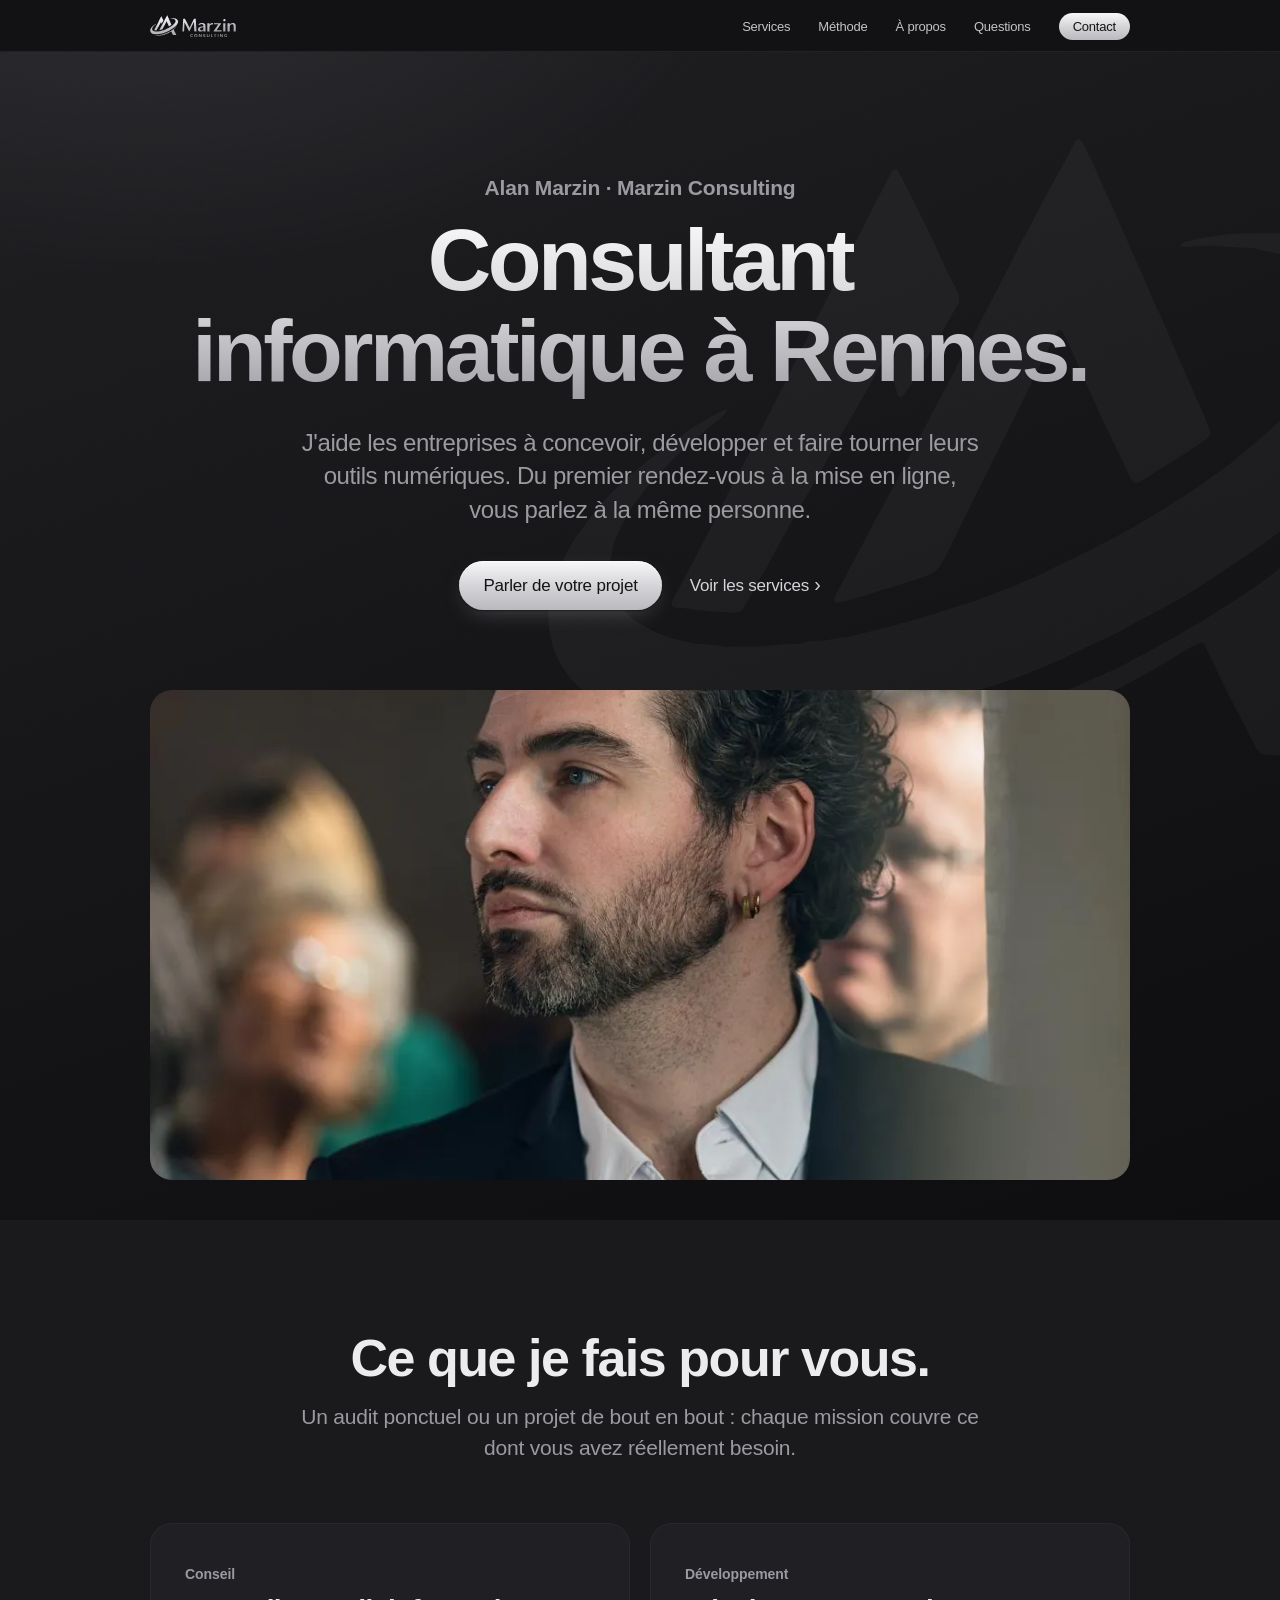
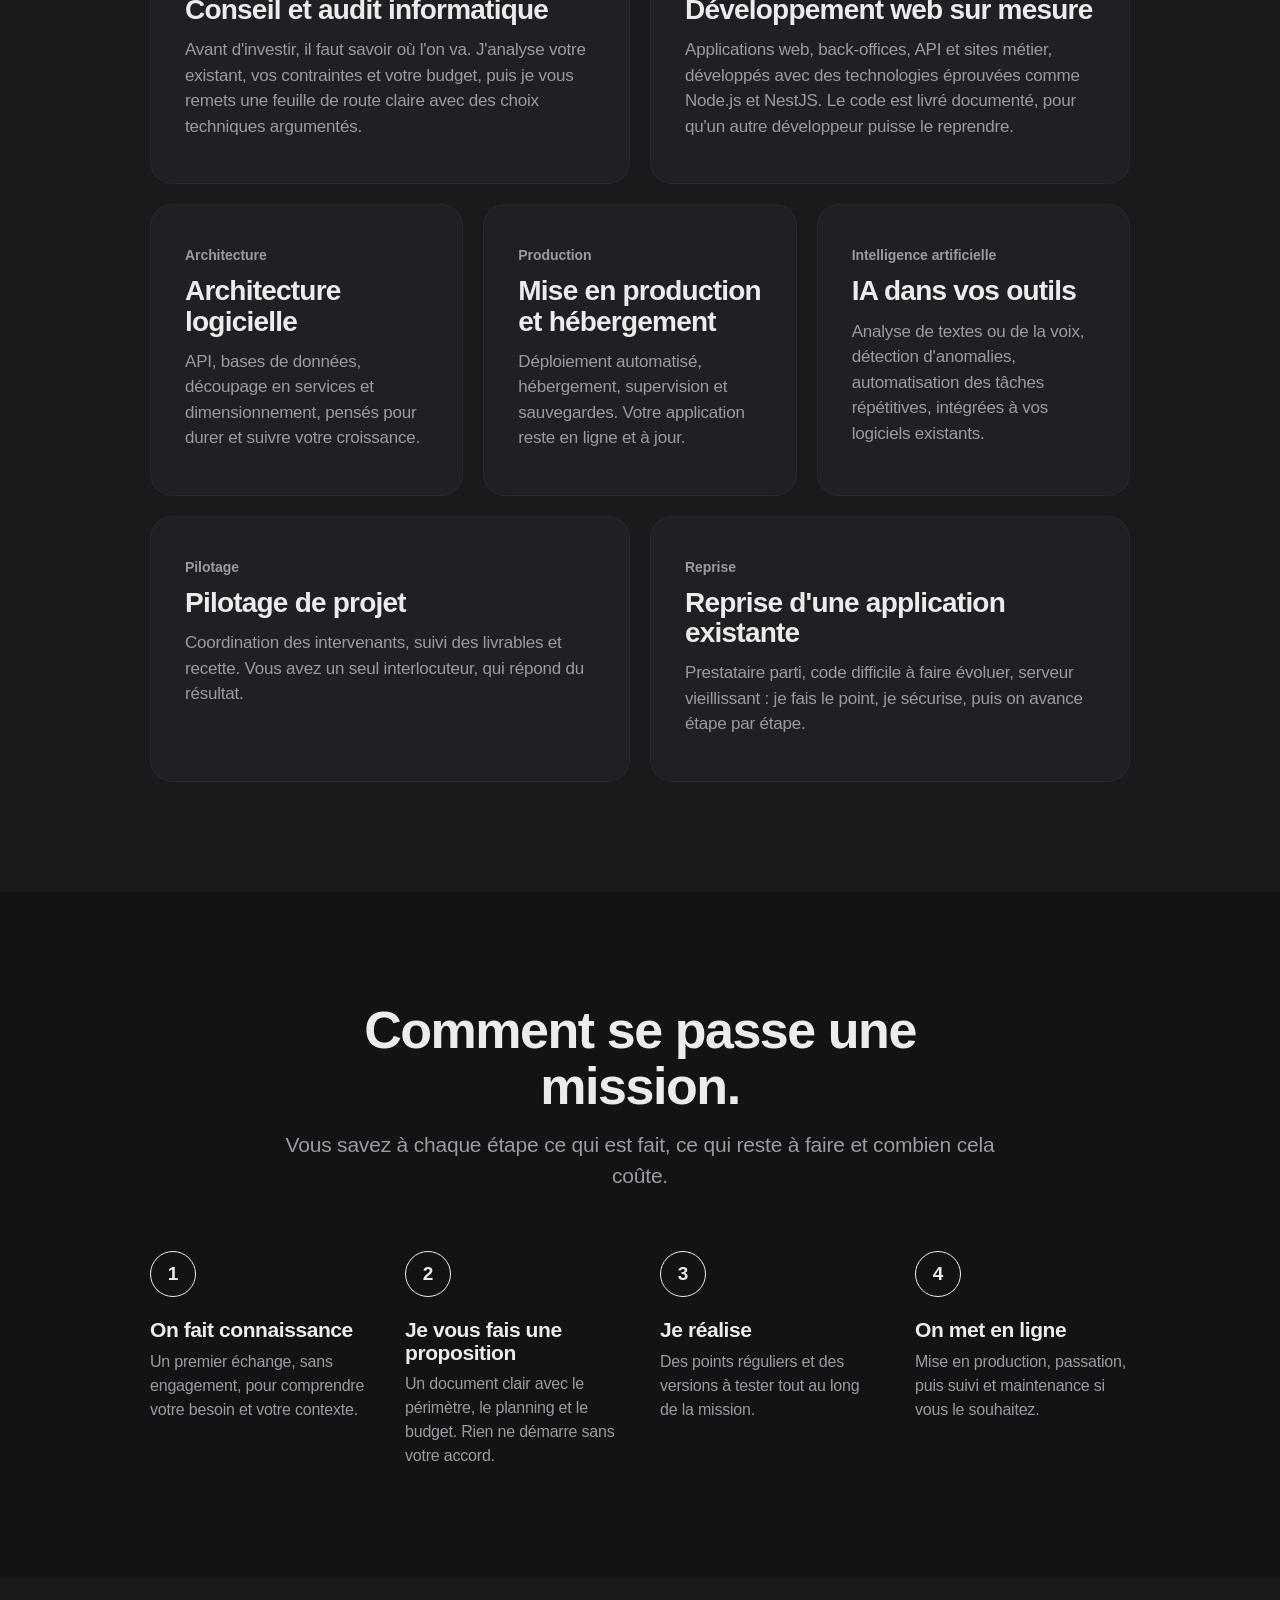
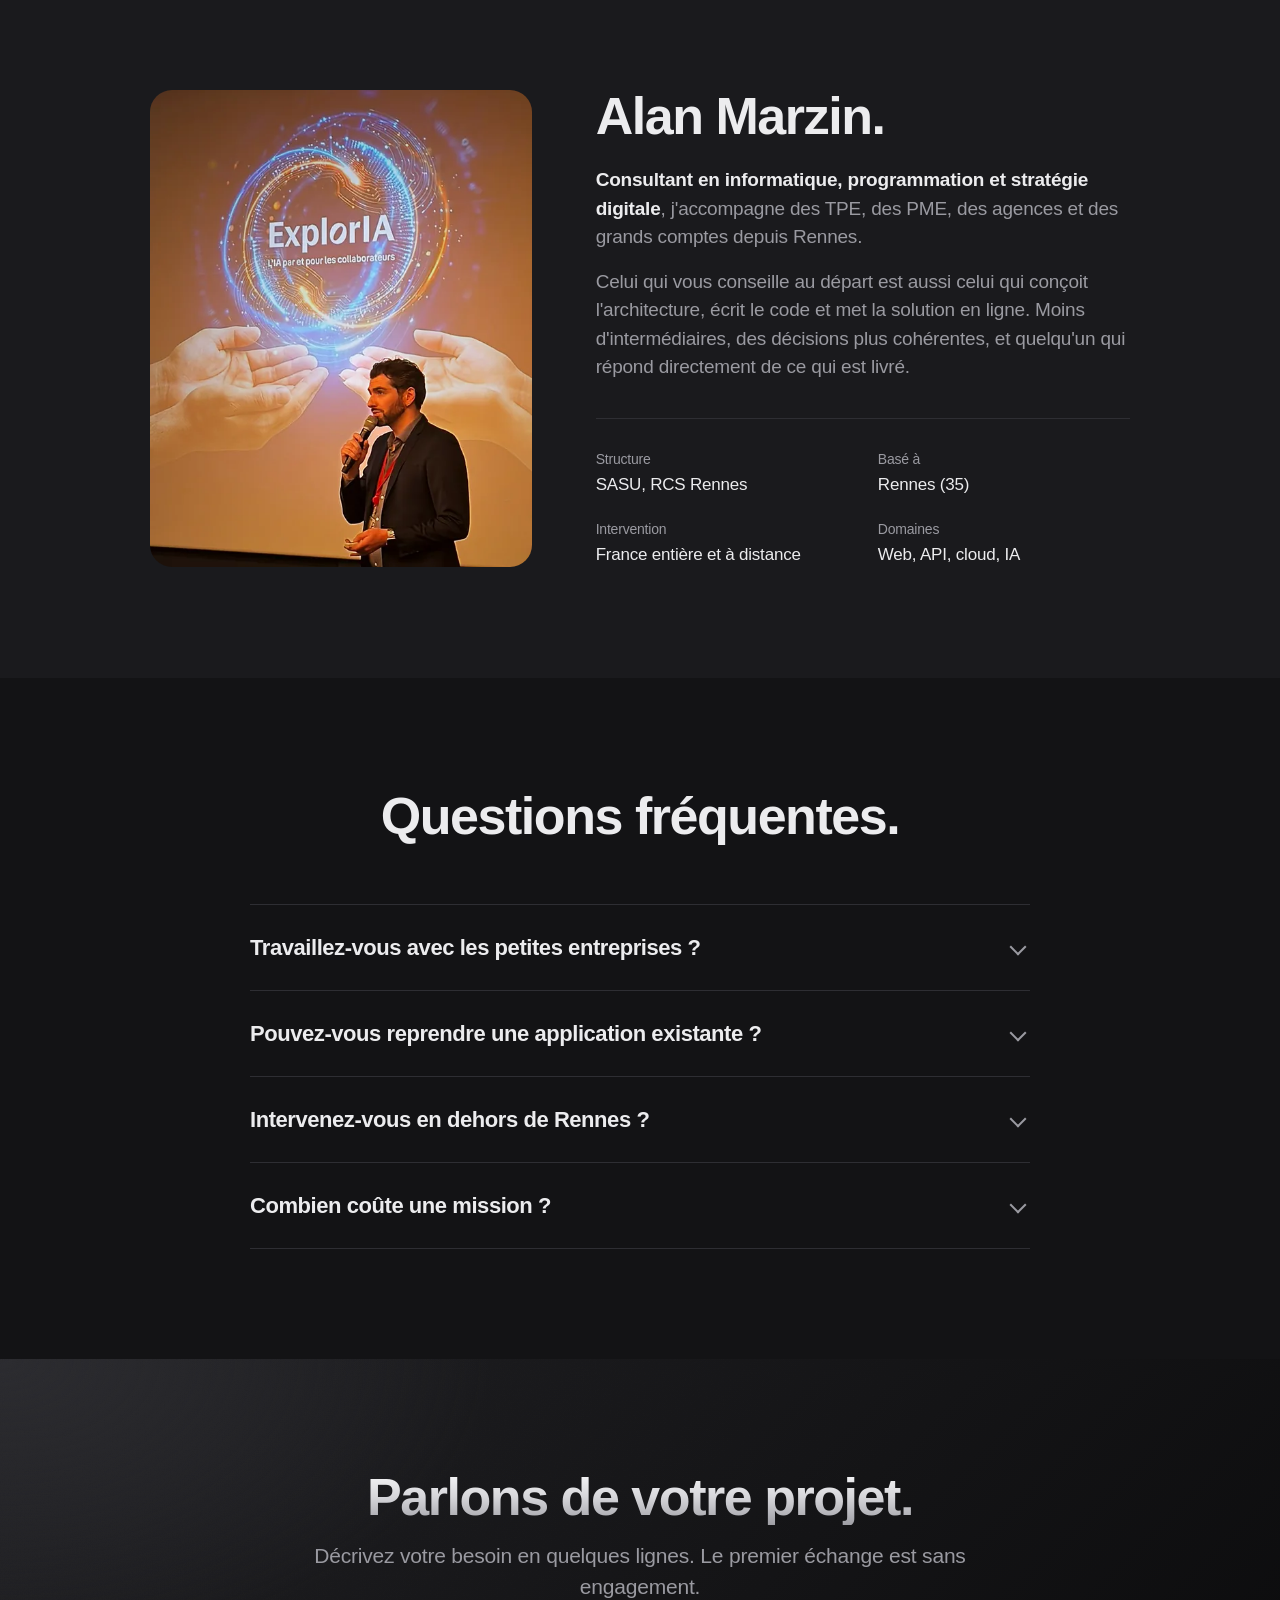
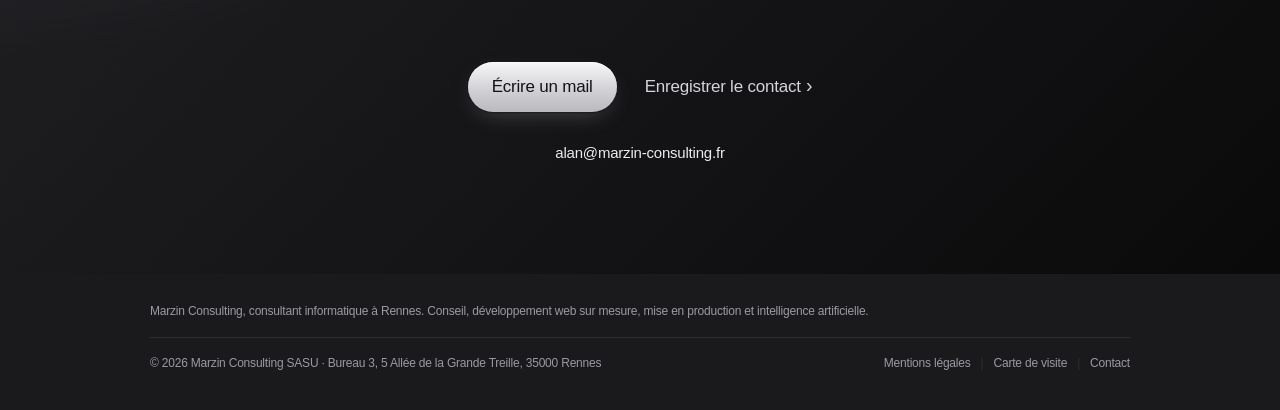
==== commit be1f1b94: "Photo de conférence dans « À propos » et carte de visite en SVG - Nouvelle photo recadrée et retouch" ====
--- a/index.html
+++ b/index.html
@@ -5,7 +5,7 @@
 <meta name="viewport" content="width=device-width, initial-scale=1">
 <title>Consultant informatique à Rennes · Marzin Consulting</title>
 <meta name="description" content="Alan Marzin, consultant informatique indépendant à Rennes : conseil, développement web sur mesure, mise en production et intégration d'IA.">
-<link rel="canonical" href="https://marzin-consulting.fr/">
+<link rel="canonical" href="https://www.marzin-consulting.fr/">
 <meta name="robots" content="index, follow, max-image-preview:large, max-snippet:-1, max-video-preview:-1">
 <meta name="author" content="Alan Marzin">
 <meta name="theme-color" content="#131315">
@@ -17,17 +17,17 @@
 <meta property="og:type" content="website">
 <meta property="og:site_name" content="Marzin Consulting">
 <meta property="og:locale" content="fr_FR">
-<meta property="og:url" content="https://marzin-consulting.fr/">
+<meta property="og:url" content="https://www.marzin-consulting.fr/">
 <meta property="og:title" content="Consultant informatique à Rennes · Marzin Consulting">
 <meta property="og:description" content="Conseil, développement sur mesure et mise en production. Un seul interlocuteur, à Rennes et partout en France.">
-<meta property="og:image" content="https://marzin-consulting.fr/og-image.jpg">
+<meta property="og:image" content="https://www.marzin-consulting.fr/og-image.jpg">
 <meta property="og:image:width" content="1200">
 <meta property="og:image:height" content="630">
 <meta property="og:image:alt" content="Logo Marzin Consulting">
 <meta name="twitter:card" content="summary_large_image">
 <meta name="twitter:title" content="Consultant informatique à Rennes · Marzin Consulting">
 <meta name="twitter:description" content="Conseil, développement sur mesure et mise en production. Un seul interlocuteur, à Rennes et partout en France.">
-<meta name="twitter:image" content="https://marzin-consulting.fr/og-image.jpg">
+<meta name="twitter:image" content="https://www.marzin-consulting.fr/og-image.jpg">
 
 <link rel="icon" href="/favicon.ico" sizes="32x32">
 <link rel="icon" href="/favicon.svg" type="image/svg+xml">
@@ -42,21 +42,22 @@
   "@graph": [
     {
       "@type": "ProfessionalService",
-      "@id": "https://marzin-consulting.fr/#organization",
+      "@id": "https://www.marzin-consulting.fr/#organization",
       "name": "Marzin Consulting",
       "legalName": "Marzin Consulting SASU",
-      "url": "https://marzin-consulting.fr/",
-      "logo": "https://marzin-consulting.fr/icon-512.png",
+      "url": "https://www.marzin-consulting.fr/",
+      "logo": "https://www.marzin-consulting.fr/icon-512.png",
       "image": [
-        "https://marzin-consulting.fr/og-image.jpg",
-        "https://marzin-consulting.fr/alan-marzin-consultant-informatique-rennes.jpg"
+        "https://www.marzin-consulting.fr/og-image.jpg",
+        "https://www.marzin-consulting.fr/alan-marzin-consultant-informatique-rennes.jpg",
+        "https://www.marzin-consulting.fr/alan-marzin-conference.jpg"
       ],
       "description": "Consultant informatique indépendant à Rennes : conseil et audit, développement web sur mesure, architecture logicielle, mise en production, hébergement et intégration d'intelligence artificielle.",
       "email": "alan@marzin-consulting.fr",
       "priceRange": "€€",
       "currenciesAccepted": "EUR",
       "taxID": "100068568",
-      "founder": { "@id": "https://marzin-consulting.fr/#alan-marzin" },
+      "founder": { "@id": "https://www.marzin-consulting.fr/#alan-marzin" },
       "address": {
         "@type": "PostalAddress",
         "streetAddress": "Bureau 3, 5 Allée de la Grande Treille",
@@ -91,26 +92,26 @@
     },
     {
       "@type": "Person",
-      "@id": "https://marzin-consulting.fr/#alan-marzin",
+      "@id": "https://www.marzin-consulting.fr/#alan-marzin",
       "name": "Alan Marzin",
       "jobTitle": "Consultant informatique",
-      "image": "https://marzin-consulting.fr/alan-marzin-consultant-informatique-rennes.jpg",
+      "image": "https://www.marzin-consulting.fr/alan-marzin-consultant-informatique-rennes.jpg",
       "email": "alan@marzin-consulting.fr",
-      "url": "https://marzin-consulting.fr/",
-      "worksFor": { "@id": "https://marzin-consulting.fr/#organization" },
+      "url": "https://www.marzin-consulting.fr/",
+      "worksFor": { "@id": "https://www.marzin-consulting.fr/#organization" },
       "address": { "@type": "PostalAddress", "addressLocality": "Rennes", "postalCode": "35000", "addressCountry": "FR" }
     },
     {
       "@type": "WebSite",
-      "@id": "https://marzin-consulting.fr/#website",
-      "url": "https://marzin-consulting.fr/",
+      "@id": "https://www.marzin-consulting.fr/#website",
+      "url": "https://www.marzin-consulting.fr/",
       "name": "Marzin Consulting",
       "inLanguage": "fr-FR",
-      "publisher": { "@id": "https://marzin-consulting.fr/#organization" }
+      "publisher": { "@id": "https://www.marzin-consulting.fr/#organization" }
     },
     {
       "@type": "FAQPage",
-      "@id": "https://marzin-consulting.fr/#faq",
+      "@id": "https://www.marzin-consulting.fr/#faq",
       "mainEntity": [
         {
           "@type": "Question",
@@ -257,8 +258,8 @@
     <div class="wrap about">
       <figure class="reveal">
         <picture>
-          <source type="image/webp" srcset="/alan-marzin-560.webp 560w, /alan-marzin-1066.webp 1066w" sizes="(max-width: 820px) 420px, 400px">
-          <img src="/alan-marzin-consultant-informatique-rennes.jpg" width="1066" height="1332" loading="lazy" decoding="async" alt="Portrait d'Alan Marzin, fondateur de Marzin Consulting">
+          <source type="image/webp" srcset="/alan-marzin-conference-560.webp 560w, /alan-marzin-conference-1080.webp 1080w" sizes="(max-width: 820px) 420px, 400px">
+          <img src="/alan-marzin-conference.jpg" width="1080" height="1350" loading="lazy" decoding="async" alt="Alan Marzin en conférence, présentant un projet d'intelligence artificielle">
         </picture>
       </figure>
       <div class="reveal">
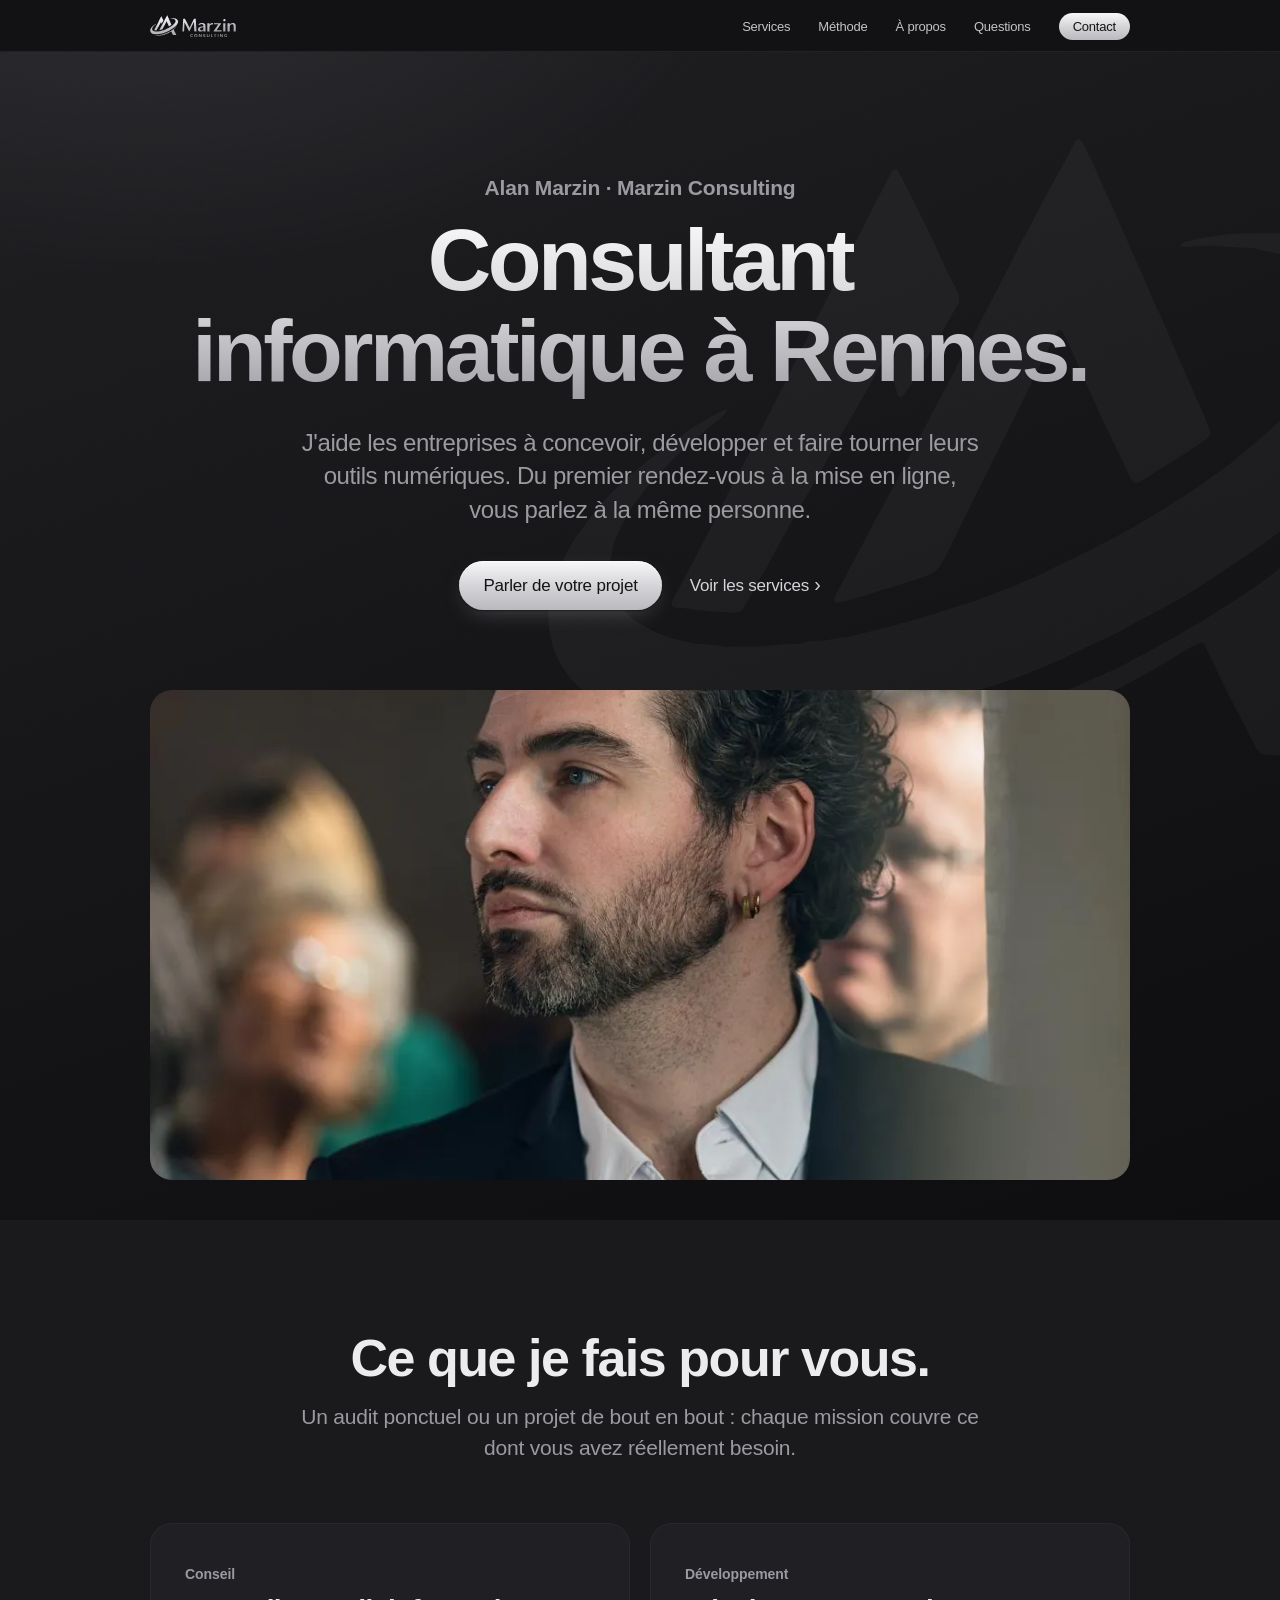
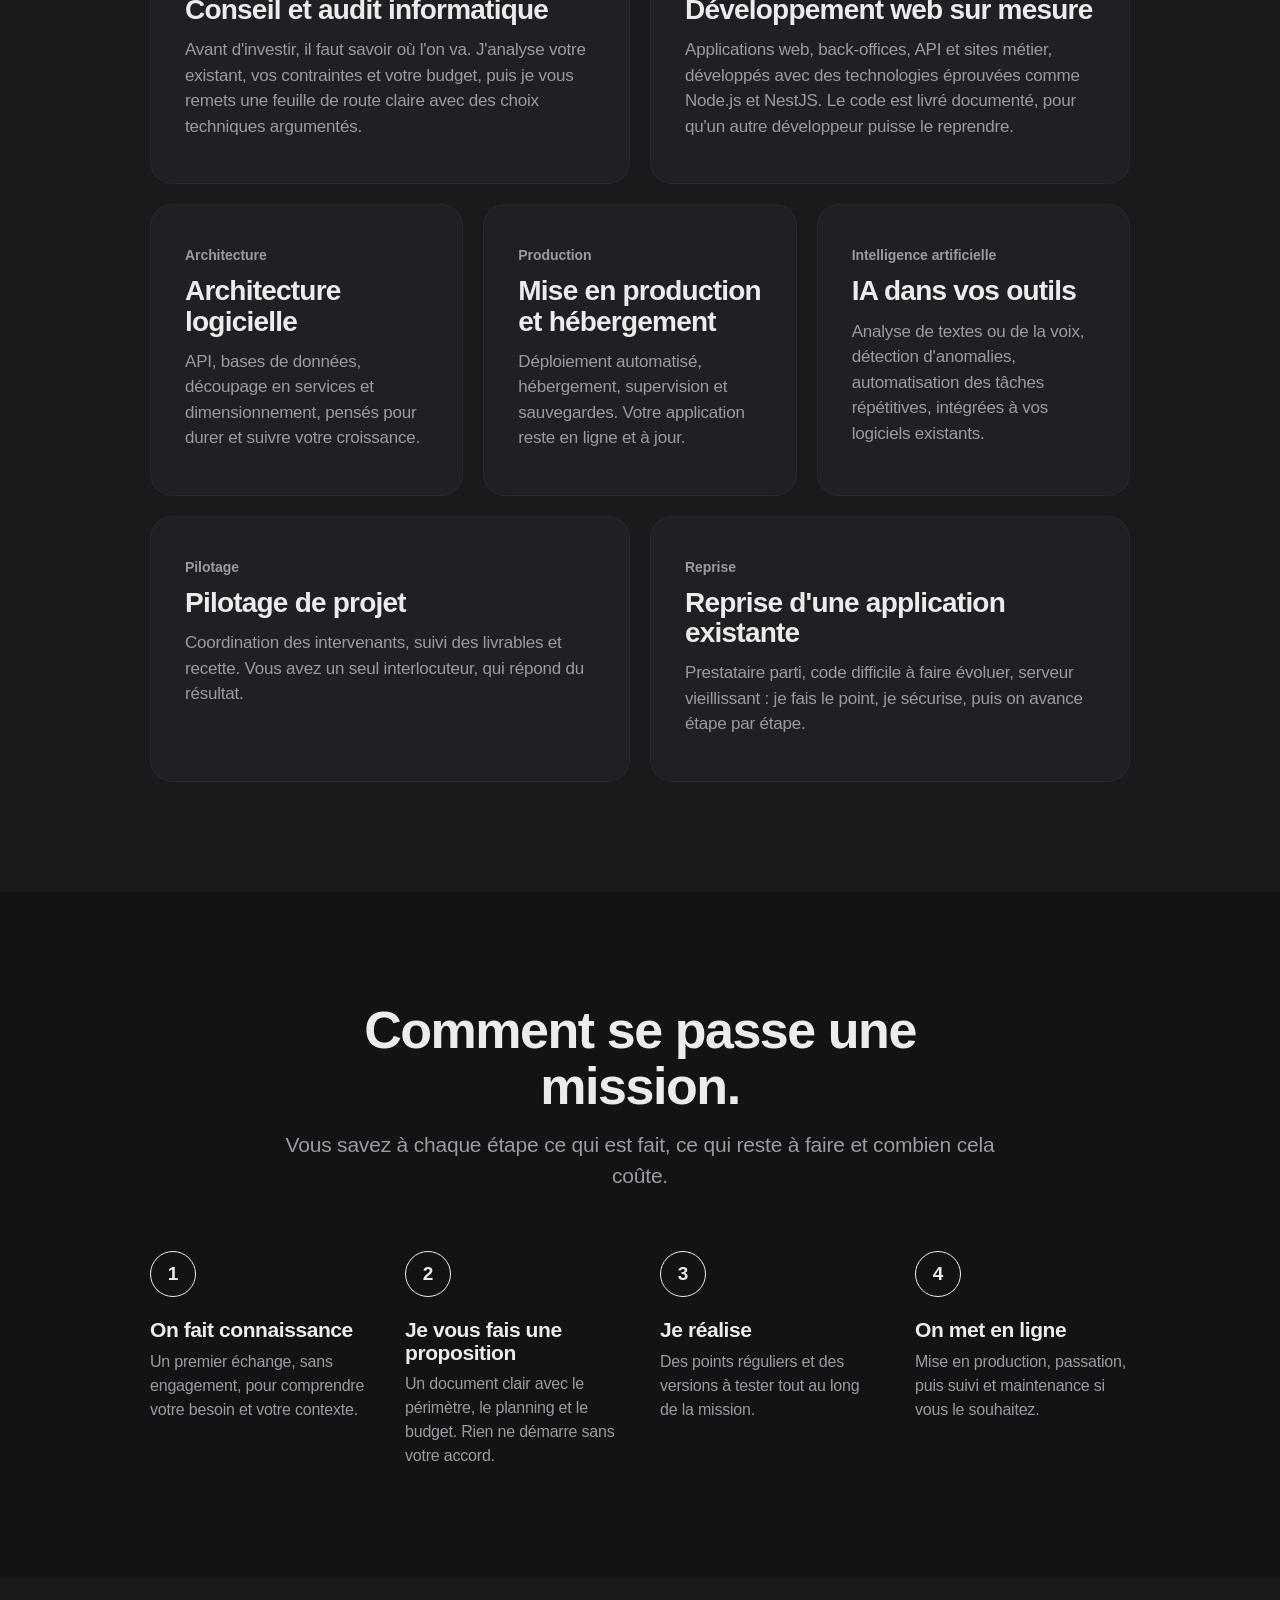
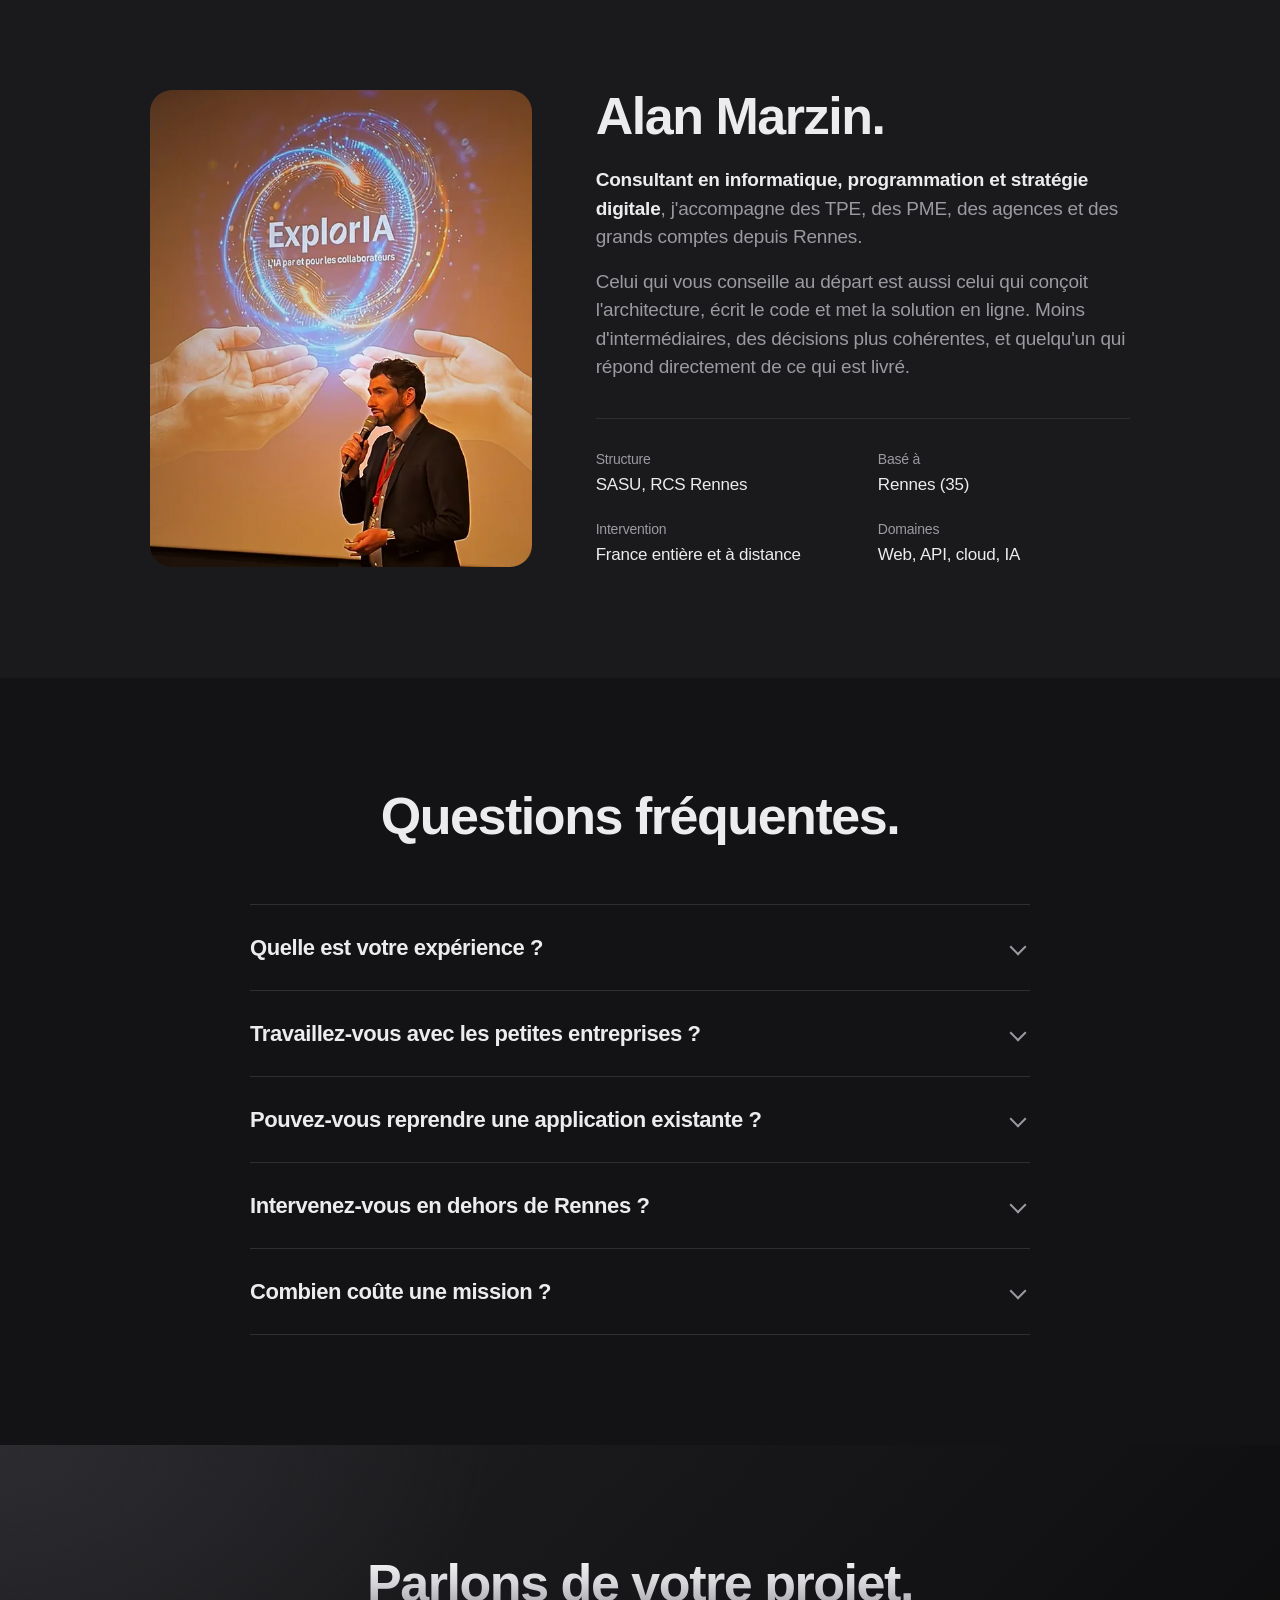
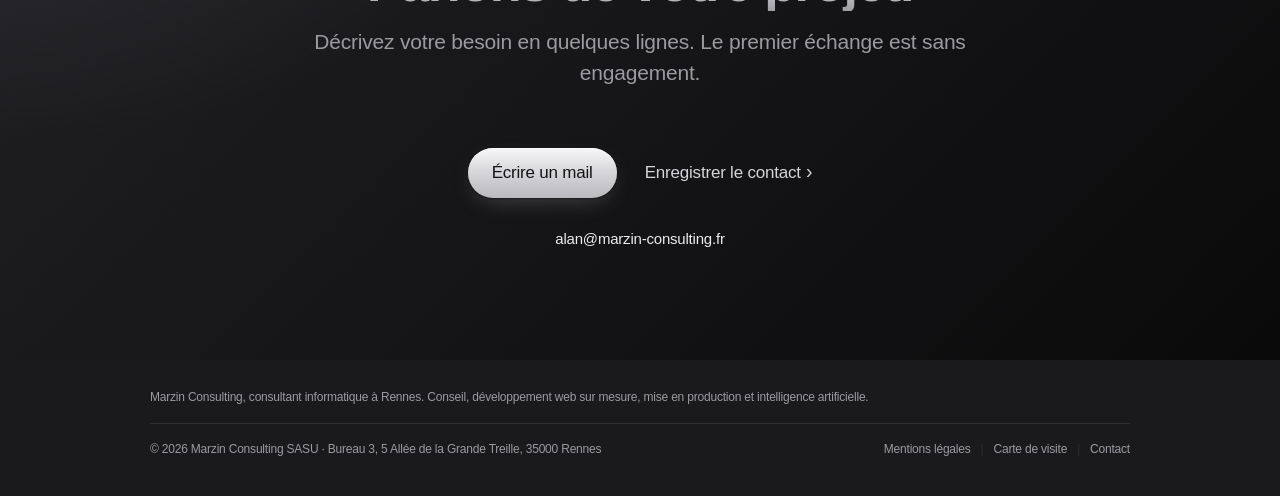
==== commit c09c02a5: "FAQ : ajout de la question sur l'expérience Capgemini, Bouygues Telecom, audits de logiciels métier " ====
--- a/index.html
+++ b/index.html
@@ -115,6 +115,11 @@
       "mainEntity": [
         {
           "@type": "Question",
+          "name": "Quelle est votre expérience ?",
+          "acceptedAnswer": { "@type": "Answer", "text": "J'ai passé huit ans chez Capgemini avant de créer Marzin Consulting. Je suis consultant pour Bouygues Telecom sur l'automatisation des processus, je réalise des audits techniques pour des éditeurs de logiciels métier, et je conçois des sites et des applications web pour des clients de tous secteurs." }
+        },
+        {
+          "@type": "Question",
           "name": "Travaillez-vous avec les petites entreprises ?",
           "acceptedAnswer": { "@type": "Answer", "text": "Oui. J'accompagne aussi bien des TPE et des PME que des agences et des grands comptes. La mission est dimensionnée selon votre besoin, d'un audit de quelques jours à un projet complet." }
         },
@@ -284,6 +289,10 @@
       </div>
       <div class="faq reveal">
         <details>
+          <summary>Quelle est votre expérience&nbsp;?</summary>
+          <p>J'ai passé huit ans chez Capgemini avant de créer Marzin Consulting. Je suis consultant pour Bouygues Telecom sur l'automatisation des processus, je réalise des audits techniques pour des éditeurs de logiciels métier, et je conçois des sites et des applications web pour des clients de tous secteurs.</p>
+        </details>
+        <details>
           <summary>Travaillez-vous avec les petites entreprises&nbsp;?</summary>
           <p>Oui. J'accompagne aussi bien des TPE et des PME que des agences et des grands comptes. La mission est dimensionnée selon votre besoin, d'un audit de quelques jours à un projet complet.</p>
         </details>
